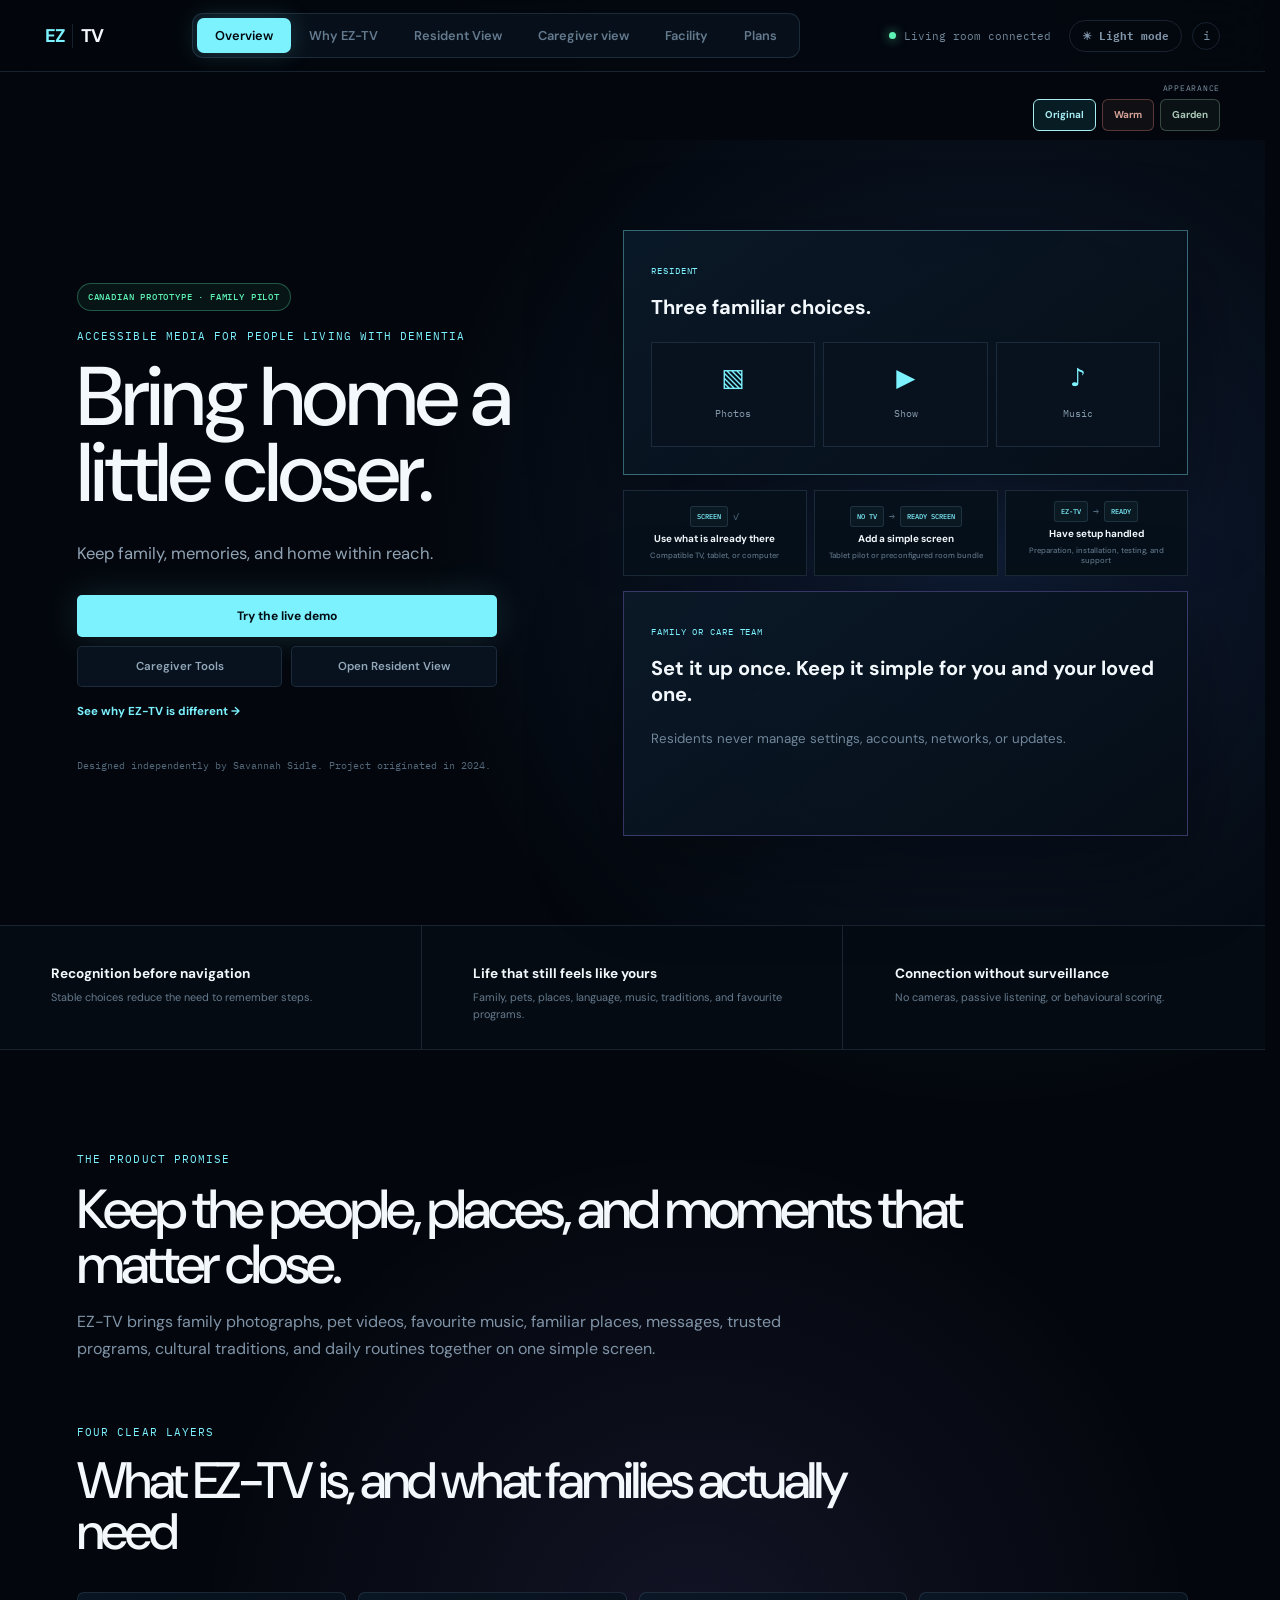
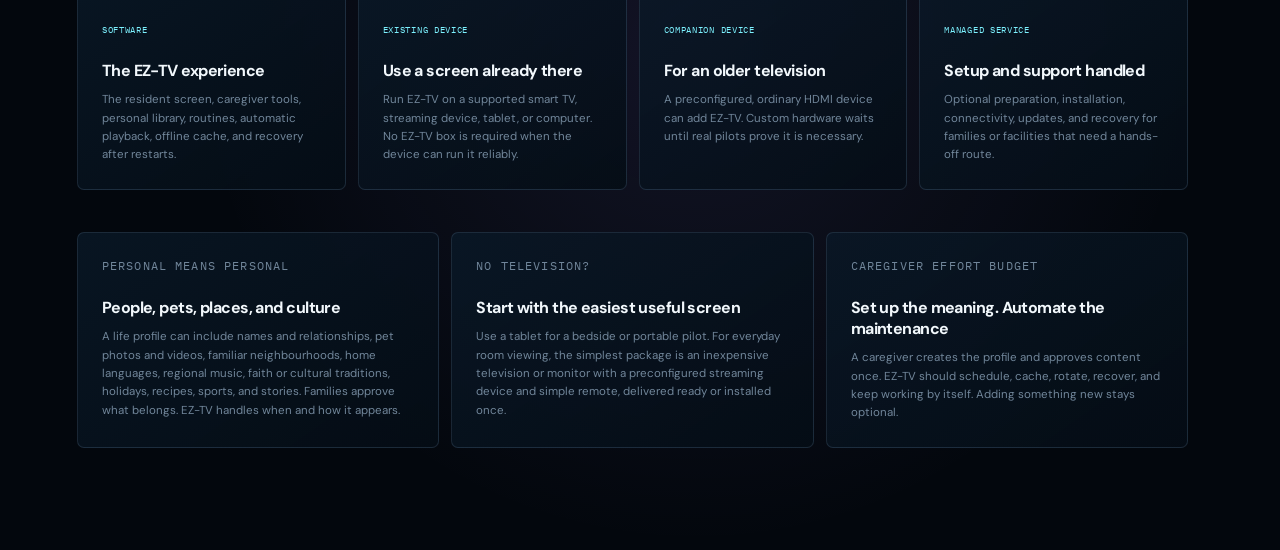
==== index.html @ 9d8b5279 "Temporarily hide language phrase feature" ====
<!doctype html>
<html lang="en">
<head>
  <meta charset="utf-8">
  <meta name="viewport" content="width=device-width, initial-scale=1">
  <meta name="description" content="EZ-TV is an accessible media interface for people living with dementia.">
  <meta name="theme-color" content="#07111f">
  <title>EZ-TV</title>
  <link rel="manifest" href="manifest.webmanifest">
  <link rel="preconnect" href="https://fonts.googleapis.com">
  <link rel="preconnect" href="https://fonts.gstatic.com" crossorigin>
  <link href="https://fonts.googleapis.com/css2?family=DM+Sans:wght@400;500;600;700&family=IBM+Plex+Mono:wght@400;500&display=swap" rel="stylesheet">
  <link rel="stylesheet" href="styles.css?v=36">
</head>
<body>
  <div class="app-shell">
    <header class="system-bar">
      <button class="logo" data-action="home" aria-label="Return home"><span>EZ</span><b>TV</b></button>
      <div class="view-switch" role="group" aria-label="Choose interface">
        <button class="view-option active" data-view="overview">Overview</button>
        <button class="view-option" data-view="difference">Why EZ-TV</button>
        <button class="view-option" data-view="resident">Resident View</button>
        <button class="view-option" data-view="caregiver">Caregiver view</button>
        <button class="view-option" data-view="facility">Facility</button>
        <button class="view-option" data-view="plans">Plans</button>
      </div>
      <span class="connection-status header-connection"><span class="connection-dot"></span><span>Living room connected</span></span>
      <div class="system-state"><button class="theme-toggle" id="themeToggle" type="button" aria-pressed="false">☀ Light mode</button><button class="icon-button" id="aboutButton" aria-label="About EZ-TV">i</button></div>
    </header>

    <div class="site-appearance" role="group" aria-label="Choose appearance"><span>APPEARANCE</span><div><button type="button" data-interface-theme="original" aria-pressed="true">Original</button><button type="button" data-interface-theme="warm" aria-pressed="false">Warm</button><button type="button" data-interface-theme="garden" aria-pressed="false">Garden</button></div></div>

    <main>
      <section class="overview-view active-view" id="overviewView" aria-label="EZ-TV overview">
        <div class="overview-shell">
          <div class="overview-copy">
            <p class="pilot-badge">CANADIAN PROTOTYPE · FAMILY PILOT</p>
            <p class="mono-label">ACCESSIBLE MEDIA FOR PEOPLE LIVING WITH DEMENTIA</p>
            <h1>Bring home a little closer.</h1>
            <p class="overview-lead">Keep family, memories, and home within reach.</p>
            <div class="overview-actions"><a class="primary-action demo-action" href="demo.html">Try the live demo</a><div class="overview-secondary-actions"><button class="secondary-action" data-view-jump="caregiver">Caregiver Tools</button><button class="secondary-action" data-view-jump="resident">Open Resident View</button></div><button class="text-action" data-view-jump="difference">See why EZ-TV is different →</button></div>
            <p class="overview-origin">Designed independently by Savannah Sidle. Project originated in 2024.</p>
          </div>
          <div class="overview-map" aria-label="How EZ-TV works">
            <div class="overview-screen"><span class="screen-label">RESIDENT</span><strong>Three familiar choices.</strong><div><button type="button" data-overview-media="photos" aria-label="Open family photos">▧<small>Photos</small></button><button type="button" data-overview-media="television" aria-label="Open favourite show">▶<small>Show</small></button><button type="button" data-overview-media="music" aria-label="Open relaxing music">♪<small>Music</small></button></div></div>
            <div class="overview-links" aria-label="Find an EZ-TV setup">
              <button type="button" data-overview-target="setupFinder"><span class="method-flow"><i>SCREEN</i><b>✓</b></span><strong>Use what is already there</strong><small>Compatible TV, tablet, or computer</small></button>
              <button type="button" data-overview-target="noTvPlan"><span class="method-flow"><i>NO TV</i><b>→</b><i>READY SCREEN</i></span><strong>Add a simple screen</strong><small>Tablet pilot or preconfigured room bundle</small></button>
              <button type="button" data-overview-target="managedPlan"><span class="method-flow"><i>EZ-TV</i><b>→</b><i>READY</i></span><strong>Have setup handled</strong><small>Preparation, installation, testing, and support</small></button>
            </div>
            <div class="overview-control"><span class="screen-label">FAMILY OR CARE TEAM</span><strong>Set it up once. Keep it simple for you and your loved one.</strong><small>Residents never manage settings, accounts, networks, or updates.</small></div>
          </div>
        </div>
        <div class="overview-principles"><article><b>Recognition before navigation</b><p>Stable choices reduce the need to remember steps.</p></article><article><b>Life that still feels like yours</b><p>Family, pets, places, language, music, traditions, and favourite programs.</p></article><article><b>Connection without surveillance</b><p>No cameras, passive listening, or behavioural scoring.</p></article></div>
        <div class="home-story">
          <section class="home-promise"><p class="mono-label">THE PRODUCT PROMISE</p><h2>Keep the people, places, and moments that matter close.</h2><p>EZ-TV brings family photographs, pet videos, favourite music, familiar places, messages, trusted programs, cultural traditions, and daily routines together on one simple screen.</p></section>
          <section class="home-architecture" aria-labelledby="homeArchitectureHeading"><div class="difference-heading"><p class="mono-label">FOUR CLEAR LAYERS</p><h2 id="homeArchitectureHeading">What EZ-TV is, and what families actually need</h2></div><div class="home-architecture-grid"><article><span>SOFTWARE</span><h3>The EZ-TV experience</h3><p>The resident screen, caregiver tools, personal library, routines, automatic playback, offline cache, and recovery after restarts.</p></article><article><span>EXISTING DEVICE</span><h3>Use a screen already there</h3><p>Run EZ-TV on a supported smart TV, streaming device, tablet, or computer. No EZ-TV box is required when the device can run it reliably.</p></article><article><span>COMPANION DEVICE</span><h3>For an older television</h3><p>A preconfigured, ordinary HDMI device can add EZ-TV. Custom hardware waits until real pilots prove it is necessary.</p></article><article><span>MANAGED SERVICE</span><h3>Setup and support handled</h3><p>Optional preparation, installation, connectivity, updates, and recovery for families or facilities that need a hands-off route.</p></article></div></section>
          <section class="home-life-grid"><article><p class="mono-label">PERSONAL MEANS PERSONAL</p><h3>People, pets, places, and culture</h3><p>A life profile can include names and relationships, pet photos and videos, familiar neighbourhoods, home languages, regional music, faith or cultural traditions, holidays, recipes, sports, and stories. Families approve what belongs. EZ-TV handles when and how it appears.</p></article><article><p class="mono-label">NO TELEVISION?</p><h3>Start with the easiest useful screen</h3><p>Use a tablet for a bedside or portable pilot. For everyday room viewing, the simplest package is an inexpensive television or monitor with a preconfigured streaming device and simple remote, delivered ready or installed once.</p></article><article><p class="mono-label">CAREGIVER EFFORT BUDGET</p><h3>Set up the meaning. Automate the maintenance</h3><p>A caregiver creates the profile and approves content once. EZ-TV should schedule, cache, rotate, recover, and keep working by itself. Adding something new stays optional.</p></article></section>
        </div>
      </section>

      <section class="difference-view" id="differenceView" aria-label="Why EZ-TV is different">
        <div class="difference-wrap">
          <header class="difference-hero">
            <div><p class="pilot-badge">CANADA-FIRST · DEMENTIA-SPECIFIC</p><p class="mono-label">WHY EZ-TV</p><h1>Designed around recognition,<br>not navigation.</h1></div>
            <div class="difference-lead"><p>EZ-TV puts family-selected photographs, familiar programs, music, messages, and routines on a screen a person already recognizes. Caregivers manage the complexity elsewhere.</p><button class="primary-action" data-view-jump="resident">Experience Resident View</button></div>
          </header>

          <section class="how-section" aria-labelledby="howHeading">
            <div class="difference-heading"><p class="mono-label">HOW IT WORKS</p><h2 id="howHeading">Set it up once. Keep it simple for you and your loved one.</h2></div>
            <div class="how-grid">
              <article><span>FAMILY</span><div class="how-icon">＋</div><h3>Add what is familiar</h3><p>Choose a small collection of meaningful photographs, television, music, messages, and routines.</p></article>
              <article><span>PAIR</span><div class="how-icon">••••••</div><h3>Connect one screen</h3><p>Enter a short, expiring code once. Wanda never manages an account, password, network, or settings page.</p></article>
              <article><span>RESIDENT</span><div class="how-icon">▧ ▶ ♪</div><h3>Keep three stable choices</h3><p>The same large choices stay in the same place. Content changes without changing how the screen works.</p></article>
              <article><span>CARE TEAM</span><div class="how-icon">↻</div><h3>Update from elsewhere</h3><p>A paired caregiver changes content and routines from a phone or computer without rebuilding the resident experience.</p></article>
            </div>
          </section>

          <section class="control-section" aria-labelledby="controlHeading">
            <div class="difference-heading"><p class="mono-label">NO TOUCHSCREEN REQUIRED</p><h2 id="controlHeading">Choose the interaction that feels most familiar.</h2><p>The resident interface stays the same. Families choose how the person reaches it, including the option to do nothing while a caregiver starts content remotely.</p></div>
            <div class="control-grid">
              <article class="control-primary"><span class="control-art remote-art"><i></i><i></i><i></i></span><div><small>PLANNED DEFAULT</small><b>Simple remote</b><p>Three direct media buttons, back, volume, and power. No app launcher or maze of tiny keys.</p></div></article>
              <article><span class="control-art caregiver-art">↗</span><div><small>IN THE DEMO</small><b>Caregiver control</b><p>A trusted person starts photos, television, or music from another phone or computer. The resident does nothing.</p></div></article>
              <article><span class="control-art touch-art">◎</span><div><small>OPTIONAL</small><b>Touch or mouse</b><p>Large targets work on a touchscreen, tablet, computer, or pointer device when direct selection is comfortable.</p></div></article>
              <article><span class="control-art switch-art">●</span><div><small>PLANNED · REQUIRES USER TESTING</small><b>Adaptive switch</b><p>One or two switches can move through the three choices and select one for people with limited movement.</p></div></article>
              <article><span class="control-art keyboard-art">↹</span><div><small>AVAILABLE IN A BROWSER</small><b>Keyboard</b><p>Arrow, Tab, Enter, and Escape controls support setup, testing, and familiar keyboards.</p></div></article>
              <article><span class="control-art voice-art">●</span><div><small>OPTIONAL · PLANNED</small><b>Press-to-speak voice</b><p>Say “photos,” “show,” or “music” after pressing the voice button. No passive listening in the room.</p></div></article>
            </div>
          </section>

          <section class="audience-section" aria-labelledby="audienceHeading">
            <div class="difference-heading"><p class="mono-label">WHO EZ-TV IS FOR</p><h2 id="audienceHeading">Different people need different amounts of help.</h2><p>Wanda is the first real pilot. The product is being designed for families and care teams supporting people whose memory, attention, movement, vision, or confidence with technology has changed.</p></div>
            <div class="audience-grid">
              <article><span>I CAN CHOOSE</span><h3>People who still want control</h3><p>Three familiar choices replace app grids, streaming menus, passwords, and changing layouts.</p></article>
              <article><span>HELP ME START IT</span><h3>People who need some support</h3><p>A simple remote, adaptive switch, voice button, or nearby caregiver can start the same resident experience.</p></article>
              <article><span>START IT FOR ME</span><h3>People who need full assistance</h3><p>Family or staff can begin a familiar album, program, or playlist remotely without requiring a response.</p></article>
              <article><span>I SUPPORT SOMEONE</span><h3>Families and care partners</h3><p>Update meaningful content from elsewhere without teaching the resident another platform.</p></article>
              <article><span>WE SUPPORT MANY</span><h3>Long-term care and memory care</h3><p>Give each resident an individual familiar world while staff keep one manageable workflow.</p></article>
              <article><span>SIMPLER HELPS ME TOO</span><h3>People beyond dementia care</h3><p>The same approach may help older adults and people with cognitive, motor, visual, or technology-access barriers.</p></article>
            </div>
          </section>

          <section class="signature-section" aria-labelledby="signatureHeading">
            <div class="difference-heading"><p class="mono-label">THE PRODUCT BET</p><h2 id="signatureHeading">Wanda’s own channel, wherever she lives.</h2><p>Build a family-approved collection of her people, places, music, and shows once. Test whether EZ-TV can turn it into a dependable daily experience that follows her from home to care without asking staff to program her television each day. This is the hypothesis we are building and measuring, not a claim that these features are new on their own.</p><p><a href="demo.html">Try the daily channel in the demo →</a></p></div>
            <div class="signature-grid">
              <article><b>Life profile</b><p>People, pets, places, relationships, languages, favourite media, traditions, routines, and preferred words shape the screen.</p></article>
              <article><b>Progressive simplicity</b><p>The experience can become simpler as needs change while the placement of familiar choices remains stable.</p></article>
              <article><b>Family presence loop</b><p>A photograph, pet video, short message, familiar voice, or routine can arrive without asking the person to learn a communication app.</p></article>
              <article><b>Caregiver effort budget</b><p>Every feature must save more caregiver work than it creates. If maintenance becomes a hobby, the feature has failed.</p></article>
              <article><b>Dignity boundary</b><p>No cameras, passive listening, behavioural scoring, health predictions, or covert check-ins.</p></article>
              <article><b>Connectivity ladder</b><p>Start online. Preserve cached essentials during interruptions. Add managed cellular where Wi-Fi is unavailable. Keep USB as a last-resort update path.</p></article>
              <article><b>One experience, many screens</b><p>The resident interface stays familiar across a computer, supported smart television, streaming device, or future hub.</p></article>
              <article><b>Built with one real person</b><p>Wanda is the first use case. Decisions are tested against actual daily needs before EZ-TV asks other families or homes to adopt them.</p></article>
            </div>
          </section>

          <section class="comparison-section" aria-labelledby="comparisonHeading">
            <div class="difference-heading"><p class="mono-label">THE LANDSCAPE</p><h2 id="comparisonHeading">Who keeps it going?</h2><p>These products solve real problems. The useful comparison is where setup and continuing work land: with family, care staff, or the provider. Tasks vary by home and care setting. A blank staff task in a household means there is no facility involved.</p></div>
            <div class="comparison-table" role="table" aria-label="Comparison of EZ-TV and related services">
              <div class="comparison-row comparison-head" role="row"><span role="columnheader">Service</span><span role="columnheader">Strength</span><span role="columnheader">Family work</span><span role="columnheader">Facility work, if used there</span><span role="columnheader">Provider / system work</span><span role="columnheader">What EZ-TV must prove</span></div>
              <div class="comparison-row eztv-row" role="row"><b role="cell">EZ-TV <small>prototype</small></b><span role="cell">Personal media, stable three-choice screen, and a scheduled channel prototype</span><span role="cell">Choose and approve material once; optional additions. Real time cost is unmeasured.</span><span role="cell">Planned: authorize a screen at intake, then respond only to exceptions. Untested.</span><span role="cell">Today: browser sync and local cache. Managed installation, device recovery, and support are not operating services.</span><span role="cell">One resident’s channel can move settings while family and staff spend fewer minutes maintaining it.</span></div>
              <div class="comparison-row" role="row"><b role="cell">JubileeTV</b><span role="cell">Remote TV help, calls, photos, favourites, reminders, and passive viewing modes</span><span role="cell">Connect equipment and sources; set preferences; share content or intervene through app.</span><span role="cell">Help with room TV/source and network where facility rules allow; ongoing involvement varies.</span><span role="cell">Supplies console, app, membership, and support.</span><span role="cell">A personal channel that runs across home and care with no daily staff selection; do not claim Jubilee lacks simple controls.</span></div>
              <div class="comparison-row" role="row"><b role="cell">Memory Lane TV</b><span role="cell">Large dementia-focused catalogue, personalized playlists, and all-day programming</span><span role="cell">Select preferences and optional personal media; viewing may then run as a channel.</span><span role="cell">Choose or start content for individual or group use; staffing depends on deployment.</span><span role="cell">Provides and refreshes programming and personalization options.</span><span role="cell">Does one person’s own media and preferences remain useful with less selection work?</span></div>
              <div class="comparison-row" role="row"><b role="cell">KOMP / KOMP Pro</b><span role="cell">One-button screen, automatic family photos and calls; Pro adds a staff portal and 4G</span><span role="cell">Pair device and invite family; share material when desired.</span><span role="cell">Pro: provision users and optionally send messages, calls, or schedules.</span><span role="cell">Provides hardware, cellular connection, updates, and organizational tools.</span><span role="cell">A full-size familiar TV and show/music routines that do not depend on new family posts.</span></div>
              <div class="comparison-row" role="row"><b role="cell">My Life TV</b><span role="cell">Dementia-friendly on-demand films for home and care settings</span><span role="cell">Open or choose programmes at home.</span><span role="cell">Select programmes for individual or group sessions.</span><span role="cell">Creates and distributes the film catalogue.</span><span role="cell">A person’s family-owned channel, alongside entertainment, on their own screen.</span></div>
              <div class="comparison-row" role="row"><b role="cell">LifeLoop / iN2L</b><span role="cell">Rich facility engagement, life stories, family sharing, calendars, and staff tools</span><span role="cell">May contribute stories or photos through family portal.</span><span role="cell">Facility onboarding, profiles, calendars, and use of engagement content.</span><span role="cell">Supplies platform, content, and enterprise support.</span><span role="cell">A private resident screen and portable family-approved channel that does not add a daily staff workflow.</span></div>
            </div>
            <p class="source-note">Reviewed September 2026. Work allocation is an inference from published setup and feature descriptions, not measured caregiver or staff time. <a href="https://getjubileetv.com/pages/how-it-works" target="_blank" rel="noopener">JubileeTV</a> · <a href="https://www.memory-lane.tv/" target="_blank" rel="noopener">Memory Lane TV</a> · <a href="https://help.komp.family/introduction-to-komp-pro" target="_blank" rel="noopener">KOMP Pro</a> · <a href="https://www.mylifefilms.org/pages/about" target="_blank" rel="noopener">My Life TV</a> · <a href="https://lifeloop.com/engagement/engagement-products/insights" target="_blank" rel="noopener">LifeLoop / iN2L</a></p>
          </section>

          <section class="setup-plain" aria-labelledby="setupPlainHeading">
            <div class="difference-heading"><p class="mono-label">GETTING STARTED</p><h2 id="setupPlainHeading">How would I set this up for Wanda?</h2><p>Start with the browser prototype on two devices. A television pilot comes after it works for Wanda there.</p></div>
            <div class="setup-plain-grid">
              <article><span>TEST TODAY</span><h3>Caregiver phone + Wanda’s computer</h3><ol><li>Open the paired prototype on Wanda’s computer and choose Resident View.</li><li>Open Caregiver Setup on your phone or another computer.</li><li>Use the one-time code shown on Wanda’s screen to pair them.</li><li>Add a few approved photos and a simple day plan. Check that changes appear on her screen.</li></ol><p>The website’s split-screen demo only simulates this connection. The paired prototype requires its cloud setup and a two-device pairing test before independent use.</p><a href="prototype-demo/">Open the paired prototype →</a></article>
              <article><span>TV PILOT · TO VALIDATE</span><h3>Use an existing screen first</h3><ol><li>If her smart TV has a suitable browser, test whether EZ-TV opens full screen and works with its remote.</li><li>If it does not, connect an ordinary streaming device to the TV’s HDMI port and configure it to open EZ-TV.</li><li>Pair it once with the caregiver account. Test restart, remote use, lost internet, and recovery in Wanda’s actual room.</li></ol><p>A tablet or computer can be the first resident screen if the television route is unreliable. We do not yet sell a ready-to-install TV device or installation service.</p></article>
            </div>
          </section>

          <section class="readiness-section" aria-labelledby="readinessHeading">
            <div class="difference-heading"><p class="mono-label">PRIORITIZED ROADMAP</p><h2 id="readinessHeading">Build only what earns its maintenance cost.</h2></div>
            <div class="readiness-grid">
              <article class="status-now"><span>CRITICAL NOW</span><h3>Make the Wanda pilot real</h3><ul><li>Secure two-device pairing and private accounts</li><li>Real uploads, ordering, removal, and synchronization</li><li>Resident home always returns to three choices</li><li>Offline cache, restart recovery, and caregiver-effort testing</li></ul></article>
              <article><span>NEXT</span><h3>Prove useful personalization</h3><ul><li>Guided life profile for people, pets, places, language, culture, music, shows, and routines</li><li>Time-of-day programming with safe defaults</li><li>Preconfigured off-the-shelf streaming-device pilot</li><li>Three to five additional family pilots</li></ul></article>
              <article><span>LATER</span><h3>Scale the proven parts</h3><ul><li>Optional installation and managed cellular service</li><li>Supported smart-TV packaging</li><li>One small long-term care pilot</li><li>Canadian cultural, language, and content partnerships</li></ul></article>
              <article class="status-stop"><span>DO NOT BUILD YET</span><h3>Avoid expensive distractions</h3><ul><li>Custom EZ-TV hardware</li><li>Passive monitoring or behavioural scoring</li><li>AI mood detection and complex voice agents</li><li>A giant generic content catalogue</li><li>USB as the primary workflow</li></ul></article>
            </div>
          </section>

          <section class="compatibility-section" aria-labelledby="compatibilityHeading">
            <div class="difference-heading"><p class="mono-label">DELIVERY PATH</p><h2 id="compatibilityHeading">Use the simplest screen that fits the person’s real situation.</h2></div>
            <div class="compatibility-grid">
              <article><span class="compat-icon">TV</span><div><b>A compatible screen is already there</b><p>Run the app on a supported smart TV, streaming device, tablet, or full-screen computer.</p><small>LOWEST COST</small></div></article>
              <article><span class="compat-icon">HDMI</span><div><b>The television is older</b><p>Add a preconfigured ordinary HDMI streaming device. The resident never handles its menus.</p><small>LOWEST-FRICTION UPGRADE</small></div></article>
              <article><span class="compat-icon">▣</span><div><b>There is no television</b><p>Use a tablet for portability, or a ready-to-use television or monitor bundle for larger everyday viewing.</p><small>SCREEN INCLUDED</small></div></article>
              <article><span class="compat-icon">LTE</span><div><b>Wi-Fi is weak or missing</b><p>Core content stays cached. Managed cellular can carry remote updates. USB remains an emergency or fully offline option.</p><small>RESILIENT CONNECTION</small></div></article>
            </div>
          </section>

          <section class="reliability-section" aria-labelledby="reliabilityHeading">
            <div class="difference-heading"><p class="mono-label">FAILURE HANDLING</p><h2 id="reliabilityHeading">A blank or broken screen is unacceptable.</h2><p>The resident experience should recover quietly. Caregivers should hear from EZ-TV only when they can actually help.</p></div>
            <div class="proof-grid"><article><strong>After a restart</strong><p>Open automatically and return to the three familiar choices.</p></article><article><strong>Without internet</strong><p>Keep approved photos, pet videos, music, cues, and routines available from local storage.</p></article><article><strong>After a failed update</strong><p>Roll back to the last working version instead of exposing an error screen.</p></article><article><strong>When help is needed</strong><p>Send one plain-language alert with the exact action required. Suppress repetitive noise.</p></article></div>
          </section>

          <section class="privacy-section" aria-labelledby="privacyHeading">
            <div><p class="mono-label">PRIVACY AND DIGNITY</p><h2 id="privacyHeading">Family connection should not require surveillance.</h2><p>Real family media will live inside a private paired account. The public demo uses fictional names and anonymous demonstration content.</p></div>
            <div class="privacy-rules"><p><b>Invite-only access</b><span>Only approved caregivers can view or change a resident profile.</span></p><p><b>Expiring pairing</b><span>A one-time code connects a resident screen and cannot be reused.</span></p><p><b>Minimum collection</b><span>Store the media and preferences needed for the experience, without creating health or behavioural profiles.</span></p><p><b>Caregiver control</b><span>Download, reorder, remove, disconnect, and permanently delete family content.</span></p><p><b>Protected storage</b><span>Encrypt information in transit and at rest, with each resident’s files isolated from every other account.</span></p></div>
          </section>

          <section class="proof-section" aria-labelledby="proofHeading">
            <div class="difference-heading"><p class="mono-label">WHAT SUCCESS MEANS</p><h2 id="proofHeading">Prove usefulness before adding complexity.</h2><p>The Wanda pilot will measure whether EZ-TV improves real daily use and reduces caregiver effort.</p></div>
            <div class="proof-grid">
              <article><strong>Independent use</strong><p>Can Wanda recognize and start familiar content with little or no help?</p></article>
              <article><strong>Caregiver effort</strong><p>Does setup, updating, and troubleshooting take less time than the current alternatives?</p></article>
              <article><strong>Reliability</strong><p>Does the resident screen recover cleanly from restarts, weak connections, and ordinary mistakes?</p></article>
              <article><strong>Meaningful connection</strong><p>Do familiar people, voices, photographs, and routines create more successful moments of connection?</p></article>
            </div>
            <div class="rollout-path" aria-label="EZ-TV validation path"><span><b>Wanda</b><small>Real daily use</small></span><i>→</i><span><b>3–5 families</b><small>Different needs</small></span><i>→</i><span><b>One care home</b><small>Small pilot</small></span><i>→</i><span><b>Canadian partner</b><small>Connectivity and reach</small></span></div>
          </section>

          <section class="accessibility-section" aria-labelledby="accessibilityHeading">
            <div class="difference-heading"><p class="mono-label">ACCESSIBILITY RULES</p><h2 id="accessibilityHeading">The resident screen stays calm on purpose.</h2></div>
            <div class="accessibility-grid"><article><b>No scrolling for residents</b><p>The three choices and active content fit within one television view.</p></article><article><b>Stable placement</b><p>Controls remain where the person learned to find them.</p></article><article><b>Large targets</b><p>Touch, mouse, remote, switch, or caregiver control can use the same clear actions.</p></article><article><b>Adjustable appearance</b><p>Light, dark, warm, and garden options support different comfort and contrast needs.</p></article><article><b>Plain language</b><p>Familiar words replace technical settings and platform language.</p></article><article><b>Reduced motion</b><p>Animation is limited and disabled automatically when the device requests reduced motion.</p></article></div>
          </section>

          <section class="faq-section" aria-labelledby="faqHeading">
            <div class="difference-heading"><p class="mono-label">CLEAR ANSWERS</p><h2 id="faqHeading">What exists, what comes next, and who handles the work.</h2></div>
            <div class="faq-list">
              <details><summary>Does EZ-TV work between two devices yet?</summary><p>Yes, in the paired household prototype. A caregiver browser and the resident’s screen can pair with one expiring six-digit code, then synchronize approved media and settings. The public split-screen demo remains available without setup.</p></details>
              <details><summary>Does the resident need a touchscreen?</summary><p>No. Touch is one optional method. A pilot should choose the easiest route for the resident: a simple remote, caregiver control, mouse, keyboard, adaptive switch, or press-to-speak voice.</p></details>
              <details><summary>Does it require a smart television?</summary><p>No. The first working pilot can run full-screen on a computer connected to a television. Smart-TV packaging and ordinary HDMI streaming devices can follow.</p></details>
              <details><summary>What if there is no television?</summary><p>The first pilot can use a tablet or computer. A future Ready Screen package can combine an inexpensive television or monitor, a preconfigured companion device, and a simple remote. For everyday room viewing, that is likely easier than asking a family to shop for compatible parts.</p></details>
              <details><summary>Does it require internet?</summary><p>Remote caregiver updates require Wi-Fi, Ethernet, or optional managed cellular. Approved core content stays cached so an interruption does not empty the screen. USB can support fully offline situations, though it remains a manual fallback.</p></details>
              <details><summary>Is the EZ-TV companion device available?</summary><p>No. The first pilots should use compatible devices people already own or inexpensive off-the-shelf streaming hardware configured for EZ-TV. Custom hardware should wait until testing proves a real unmet need.</p></details>
              <details><summary>Can families add Spotify, television, or computer media?</summary><p>The first pilot will support private uploaded media and approved links. Streaming integrations come later because account permissions, licensing, advertisements, and changing interfaces can break the resident experience.</p></details>
              <details><summary>What does culturally relevant content mean?</summary><p>It means content chosen from the resident’s real life: community, places, music, faith, holidays, food, sports, and traditions. The resident or family approves what belongs in their profile. EZ-TV should never infer anyone’s identity or assign generic cultural content.</p></details>
              <details><summary>Who handles the ongoing work?</summary><p>At home, a family caregiver chooses the initial media and can add to it when they wish. In care, the facility would provide screen and network access; it should not need to choose daily programmes. EZ-TV would need to handle scheduling, caching, updates, and recovery. Those provider responsibilities are a proposed service model and need a real pilot before we can promise them.</p></details>
              <details><summary>Is real family content used in this public demo?</summary><p>No. The public prototype uses fictional names and anonymous demonstration media. Real family content will remain inside a private paired account.</p></details>
              <details><summary>Who is EZ-TV for?</summary><p>The primary audience is people living with dementia and the families or care teams supporting them. The same simplified approach may also help older adults and people with cognitive, motor, visual, or technology-access barriers. Wanda is the first real pilot, with broader family and care-home use guiding the next stages.</p></details>
            </div>
          </section>

          <section class="pilot-section">
            <div><p class="mono-label">THE PATH FORWARD</p><h2>Wanda first. A few families next. One care-home pilot after that.</h2><p>EZ-TV will earn its way into larger partnerships by proving that it is understandable, reliable, and genuinely reduces caregiver burden.</p></div>
            <div class="pilot-actions"><a class="primary-action" href="demo.html">Try the live demo</a><a class="secondary-action" href="mailto:info@madeincanadadigital.ca?subject=EZ-TV%20family%20pilot%20interest">Ask about the family pilot</a><button class="text-action" data-view-jump="plans">See proposed plans</button></div>
          </section>
        </div>
      </section>

      <section class="resident-view" id="residentView" aria-label="Resident View">
        <div class="ambient ambient-one"></div><div class="ambient ambient-two"></div>
        <div class="resident-home" id="residentHome">
          <div class="welcome-row">
            <div><p class="context-label"><span></span> GOOD EVENING</p><h1>What would you<br>like, Wanda?</h1></div>
            <div class="resident-side"><div class="clock" aria-label="Current time"><strong id="clockTime">7:42</strong><span id="clockDate">MONDAY · SEPTEMBER 14</span></div></div>
          </div>
          <div class="resident-main">
            <div class="media-choices" role="group" aria-label="Choose something to watch or listen to">
              <button class="media-choice photos active" data-media="photos" aria-pressed="true">
                <span class="choice-visual photo-stack" aria-hidden="true"><i class="portrait portrait-a"><img src="assets/memories/garden-afternoon.jpg" alt=""></i><i class="portrait portrait-b"><img src="assets/memories/birthday-cake.jpg" alt=""></i><i class="portrait portrait-c"><img src="assets/memories/lake-day.jpg" alt=""></i></span>
                <span class="choice-copy"><b>Family photos</b><small>People you know</small></span>
              </button>
              <button class="media-choice television" data-media="television" aria-pressed="false">
                <span class="choice-visual tv-visual" aria-hidden="true"><i>▶</i></span>
                <span class="choice-copy"><b>Favourite show</b><small>Your next episode</small></span>
              </button>
              <button class="media-choice music" data-media="music" aria-pressed="false">
                <span class="choice-visual waveform" aria-hidden="true"><i></i><i></i><i></i><i></i><i></i><i></i><i></i><i></i><i></i></span>
                <span class="choice-copy"><b>Relaxing music</b><small>Your favourite music</small></span>
              </button>
            </div>
            <div class="player" id="player" aria-live="polite">
              <button class="resident-back" id="residentBackButton" type="button">← Back to choices</button>
              <div class="player-content" id="playerContent"></div>
              <div class="player-controls"><button id="previousButton" aria-label="Previous">|◀</button><button class="play-pause" id="playPauseButton" aria-label="Pause">Ⅱ</button><button id="nextButton" aria-label="Next">▶|</button></div>
            </div>
          </div>
          <div class="voice-zone">
            <button class="voice-control" id="voiceControl"><span class="voice-core"><i></i></span><span><b id="voiceTitle">Use your voice</b><small id="voiceInstruction">Say “photos,” “show,” or “music”</small></span></button>
            <button class="help-control" id="residentStoryButton" type="button">♡ Wanda’s story</button>
            <button class="help-control" id="helpControl"><span>?</span> I need help</button>
          </div>
        </div>
        <div class="support-panel" id="supportPanel" role="dialog" aria-modal="true" aria-labelledby="supportTitle">
          <div class="support-orb"><span></span></div><p>YOU ARE SAFE AT HOME</p><h2 id="supportTitle">Maya is nearby.</h2><p class="support-copy">Would you like relaxing music while you wait?</p>
          <div><button class="support-primary" id="supportMusic">Yes, play music</button><button class="support-secondary" id="closeSupport">No, I’m okay</button></div>
        </div>
      </section>

      <section class="caregiver-view" id="caregiverView" aria-label="Caregiver view">
        <aside class="care-nav">
          <div class="profile-chip"><span>WS</span><div><b>Wanda’s home</b><small>Living room</small></div></div>
          <nav aria-label="Caregiver sections">
            <button class="care-tab active" data-tab="today"><span>◷</span>Today</button><button class="care-tab" data-tab="library"><span>▦</span>Media library</button><button class="care-tab" data-tab="people"><span>◎</span>Familiar people</button><button class="care-tab" data-tab="settings"><span>⌁</span>Settings</button>
          </nav>
          <div class="care-nav-bottom"><span class="connection-dot"></span><div><b>TV online</b><small>Updated just now</small></div></div>
        </aside>
        <div class="care-workspace">
          <section class="care-page active-page" data-page="today">
            <div class="workspace-heading"><div><p class="mono-label">MONDAY · 14 SEPTEMBER</p><h2>Today’s rhythm</h2><p>Familiar media, ready at the right time.</p></div><button class="primary-action" data-modal="routineModal">+ Schedule media</button></div>
            <div class="dashboard-grid">
              <div class="schedule-panel panel">
                <div class="panel-heading"><h3>Schedule</h3><span>3 ITEMS</span></div>
                <div class="schedule-list" id="scheduleList">
                  <article class="schedule-item complete"><time>9:00<small>AM</small></time><span class="schedule-line"><i></i></span><div class="schedule-icon">♪</div><div><b>Morning favourites</b><small>Relaxing music · 3 demo tracks</small></div><span class="item-state">Finished</span></article>
                  <article class="schedule-item current"><time>1:30<small>PM</small></time><span class="schedule-line"><i></i></span><div class="schedule-icon">▧</div><div><b>Family photographs</b><small>3 demo photographs</small></div><span class="item-state">Showing now</span></article>
                  <article class="schedule-item"><time>6:00<small>PM</small></time><span class="schedule-line"><i></i></span><div class="schedule-icon">▶</div><div><b>Favourite show</b><small>Season 2 · Episode 4</small></div><button class="item-menu" aria-label="Schedule options">•••</button></article>
                </div>
              </div>
              <div class="remote-panel panel">
                <div class="panel-heading"><h3>Wanda’s TV preview</h3><span class="live-badge"><i></i> MIRROR</span></div>
                <div class="mini-tv" id="miniTv"><span class="mini-label">WANDA’S TV PREVIEW</span><div class="mini-photos"><i><img src="assets/memories/garden-afternoon.jpg" alt=""></i><i><img src="assets/memories/birthday-cake.jpg" alt=""></i><i><img src="assets/memories/lake-day.jpg" alt=""></i></div><b>Family photographs</b><small>Photo 1 of 3 demo photographs</small></div>
                <div class="remote-actions"><button data-send="photos">▧<span>Photos</span></button><button data-send="television">▶<span>Show</span></button><button data-send="music">♪<span>Music</span></button><button data-send="home">⌂<span>Home</span></button></div>
                <p class="remote-note">This preview mirrors Wanda’s television. In the real paired setup, choosing media here starts it on her TV. Wanda does not manage this screen.</p>
              </div>
            </div>
          </section>

          <section class="care-page" data-page="library">
            <div class="workspace-heading"><div><p class="mono-label">SELECTED FOR WANDA</p><h2>Media library</h2><p>Keep the choices small, familiar, and meaningful.</p></div><button class="primary-action" id="addMediaButton">+ Add media</button></div>
            <div class="library-filters" role="group" aria-label="Filter media"><button class="active" data-filter="all" aria-pressed="true">All</button><button data-filter="photos" aria-pressed="false">Photos</button><button data-filter="television" aria-pressed="false">Television</button><button data-filter="music" aria-pressed="false">Music</button></div>
            <p class="library-status" id="libraryStatus" aria-live="polite">Showing all 4 media collections.</p>
            <div class="library-grid" id="libraryGrid">
              <article class="library-card" data-type="photos" data-title="Our family" data-meta="3 demo photographs" data-detail="Three fictional, anonymous memories demonstrate how Wanda’s real private family album will work."><div class="library-art family-art"><img src="assets/memories/garden-afternoon.jpg" alt=""><img src="assets/memories/birthday-cake.jpg" alt=""><img src="assets/memories/lake-day.jpg" alt=""></div><div><small>PHOTOS</small><h3>Our family</h3><p>3 demo photographs</p></div><button class="library-open" aria-label="Open Our family">Open</button></article>
              <article class="library-card" data-type="television" data-title="The Coast Road" data-meta="3 demo episodes" data-detail="Three fictional episodes demonstrate how a familiar series can resume with one selection."><div class="library-art series-art"><span>THE<br>COAST<br>ROAD</span></div><div><small>TELEVISION</small><h3>The Coast Road</h3><p>3 demo episodes</p></div><button class="library-open" aria-label="Open The Coast Road">Open</button></article>
              <article class="library-card" data-type="music" data-title="Morning favourites" data-meta="3 demo tracks" data-detail="Three fictional tracks demonstrate how Wanda’s real familiar playlist will open."><div class="library-art album-art"><span>♪</span></div><div><small>MUSIC</small><h3>Morning favourites</h3><p>3 demo tracks</p></div><button class="library-open" aria-label="Open Morning favourites">Open</button></article>
              <article class="library-card" data-type="music" data-title="Quiet evening" data-meta="3 demo tracks" data-detail="Three fictional tracks demonstrate a slower evening playlist for Wanda."><div class="library-art evening-art"><span>♪</span></div><div><small>MUSIC</small><h3>Quiet evening</h3><p>3 demo tracks</p></div><button class="library-open" aria-label="Open Quiet evening">Open</button></article>
            </div>
            <section class="library-details panel" id="libraryDetails" hidden aria-live="polite"><div><p class="mono-label" id="libraryDetailType">MEDIA</p><h3 id="libraryDetailTitle"></h3><p id="libraryDetailMeta"></p><p id="libraryDetailCopy"></p><small class="library-action-note">Prototype: this opens Resident View. In the paired product, it starts on Wanda’s television.</small></div><button class="primary-action" id="librarySendButton">Preview on Wanda’s TV</button></section>
          </section>

          <section class="care-page" data-page="people">
            <div class="workspace-heading"><div><p class="mono-label">RECOGNITION SUPPORT</p><h2>Familiar people</h2><p>Names and relationships connected to family photographs.</p></div><button class="primary-action" id="addPersonButton">+ Add person</button></div>
            <div class="people-grid" id="peopleGrid"></div>
            <section class="panel family-profile"><div><p class="mono-label">A PERSON, NOT A PROFILE NUMBER</p><h3>Wanda’s story</h3><p>Choose a portrait and a few details Wanda enjoys sharing. Open it from Resident View; sharing with a facility is a separate choice.</p><small>Website demo: saved only in this browser. Use fictional details here.</small></div><button class="primary-action" id="editStoryButton" type="button">Edit Wanda’s story</button></section>
          </section>

          <section class="care-page" data-page="settings">
            <div class="workspace-heading"><div><p class="mono-label">INTERFACE PREFERENCES</p><h2>Settings</h2><p>Adjust the experience without changing its basic structure.</p></div></div>
            <div class="settings-list panel">
              <label><span><b>Voice commands</b><small>Listen for one-word media choices</small></span><input type="checkbox" checked><i></i></label><label><span><b>Gentle support response</b><small>Offer familiar reassurance when help is requested</small></span><input type="checkbox" checked><i></i></label><label><span><b>Show current time</b><small>Display time and date on the home screen</small></span><input type="checkbox" checked><i></i></label><label><span><b>High contrast</b><small>Increase separation between controls and background</small></span><input type="checkbox" checked><i></i></label>
            </div>
            <div class="offline-update panel">
              <div><p class="mono-label">MANUAL OFFLINE FALLBACK</p><h3>Update by USB</h3><p>Prepare an encrypted update on a phone or computer, save it to a USB drive, then insert it into the preconfigured companion device. This is a fallback for fully offline homes, not the recommended everyday workflow.</p></div>
              <div class="offline-actions"><button class="primary-action" id="exportUsbButton">Create demo USB update</button><label class="secondary-action" for="importUsbInput">Import an update<input id="importUsbInput" type="file" accept=".json,application/json"></label></div>
              <small>Production update packages will be encrypted. This prototype downloads demo data only.</small>
            </div>
          </section>
        </div>
      </section>

      <section class="facility-view" id="facilityView" aria-label="Facility dashboard">
        <aside class="facility-rail">
          <div class="facility-mark">FH</div>
          <nav aria-label="Facility sections"><button class="active" aria-label="Facility overview" data-facility-target="facilityHeading"><span>⌂</span><b>Overview</b></button><button aria-label="Resident access" data-facility-target="residentStatus"><span>◎</span><b>Residents</b></button><button aria-label="Resident life story" data-facility-target="residentStory"><span>♡</span><b>Life story</b></button><button aria-label="Device status" data-facility-target="facilityStats"><span>▣</span><b>Devices</b></button><button aria-label="Today’s schedules" data-facility-target="facilityRhythm"><span>◷</span><b>Schedules</b></button></nav>
          <button class="facility-account" aria-label="Facility account">AD</button>
        </aside>
        <div class="facility-workspace">
          <div class="workspace-heading facility-heading" id="facilityHeading" tabindex="-1"><div><p class="mono-label">FOREST HOUSE · EAST WING</p><h2>Facility overview</h2><p>Access status for resident televisions. No cameras, health records, or passive monitoring.</p></div><div class="facility-actions"><button class="secondary-action" id="facilityUsbButton">Prepare USB updates</button><button class="primary-action" id="addResidentButton">+ Add resident</button></div></div>
          <div class="facility-stats" id="facilityStats" tabindex="-1">
            <article><small>RESIDENT PROFILES</small><strong>24</strong><span>Across one wing</span></article>
            <article><small>CONNECTED NOW</small><strong>21</strong><span class="healthy">All services ready</span></article>
            <article><small>LOCAL MODE</small><strong>2</strong><span>Working without internet</span></article>
            <article><small>NEEDS UPDATE</small><strong>1</strong><span class="attention">USB package ready</span></article>
          </div>
          <div class="facility-grid">
            <section class="panel resident-status-panel" id="residentStatus" tabindex="-1">
              <div class="panel-heading"><h3>Resident access</h3><span>24 PROFILES</span></div>
              <div class="facility-table" role="table" aria-label="Resident device status">
                <div class="facility-row facility-table-head" role="row"><span>Resident</span><span>Room</span><span>Mode</span><span>Last update</span><span>Status</span></div>
                <button class="facility-row" role="row" aria-haspopup="dialog" data-resident="Wanda S." data-room="214" data-mode="Connected" data-updated="Just now" data-status="Ready" data-routine="Family photographs at 1:30 PM" data-media="18 photos · 6 episodes · 21 songs"><span><i class="resident-initials aqua">WS</i><b>Wanda S.</b></span><span>214</span><span>Connected</span><span>Just now</span><span class="status-pill online">Ready</span></button>
                <button class="facility-row" role="row" aria-haspopup="dialog" data-resident="Arthur M." data-room="218" data-mode="Local" data-updated="Yesterday" data-status="Offline ready" data-routine="Jazz favourites at 3:00 PM" data-media="24 photos · 4 episodes · 16 songs"><span><i class="resident-initials violet">AM</i><b>Arthur M.</b></span><span>218</span><span>Local</span><span>Yesterday</span><span class="status-pill local">Offline ready</span></button>
                <button class="facility-row" role="row" aria-haspopup="dialog" data-resident="June P." data-room="221" data-mode="USB" data-updated="6 days ago" data-status="Update ready" data-routine="Garden photographs at 10:00 AM" data-media="12 photos · 8 episodes · 9 songs"><span><i class="resident-initials blue">JP</i><b>June P.</b></span><span>221</span><span>USB</span><span>6 days ago</span><span class="status-pill update">Update ready</span></button>
                <button class="facility-row" role="row" aria-haspopup="dialog" data-resident="Henry L." data-room="223" data-mode="Connected" data-updated="2 min ago" data-status="Ready" data-routine="Hockey replay at 7:00 PM" data-media="31 photos · 10 episodes · 14 songs"><span><i class="resident-initials green">HL</i><b>Henry L.</b></span><span>223</span><span>Connected</span><span>2 min ago</span><span class="status-pill online">Ready</span></button>
              </div>
            </section>
            <section class="panel facility-rhythm" id="facilityRhythm" tabindex="-1">
              <div class="panel-heading"><h3>Today across the wing</h3><span>5 ACTIVE</span></div>
              <div class="rhythm-total"><strong>38</strong><span>familiar-media routines scheduled</span></div>
              <div class="rhythm-bars" aria-label="Scheduled routines by time of day"><span style="--value:45%"><b>Morning</b></span><span style="--value:74%"><b>Afternoon</b></span><span style="--value:58%"><b>Evening</b></span></div>
              <p>Schedules show what the interface is prepared to offer. They do not track resident behaviour.</p>
            </section>
          </div>
          <section class="panel resident-story" id="residentStory" tabindex="-1">
            <div class="resident-story-heading"><div><p class="mono-label">ILLUSTRATED DEMO PROFILE · FAMILY APPROVED</p><h3>A fuller picture of the person.</h3><p>Earlier-life photos and short notes can show someone’s history, relationships, interests, and personality alongside current care needs. They also offer natural openings for genuine conversation.</p></div><span>Visible only to approved care staff</span></div>
            <div class="resident-story-profile"><div class="story-person"><i>WS</i><div><small>A FULLER PICTURE OF</small><b>Wanda</b><p>Family, gardens, lake days, music, and birthday traditions.</p></div></div><div class="story-memories"><figure><img src="assets/memories/lake-day.jpg" alt="Illustrated silhouettes of a family beside a lake"><figcaption><b>Lake summers</b><span>A familiar place connected to family trips.</span></figcaption></figure><figure><img src="assets/memories/garden-afternoon.jpg" alt="Illustrated silhouettes spending time in a garden"><figcaption><b>Garden afternoons</b><span>Flowers, fresh air, and time outside.</span></figcaption></figure><figure><img src="assets/memories/birthday-cake.jpg" alt="Illustrated silhouettes gathered around a birthday cake"><figcaption><b>Birthday tradition</b><span>Cake, family, and the same song every year.</span></figcaption></figure></div></div>
            <p class="story-privacy">Families choose what to share. This view supports connection; it is not a health record or another charting task.</p>
          </section>
          <section class="panel shared-memories" id="sharedMemories" tabindex="-1">
            <div class="shared-memory-copy"><p class="mono-label">OPTIONAL · OFF BY DEFAULT</p><h3>Shared-screen memories</h3><p>During group television time, a facility can show a calm rotation of family-approved photographs from residents who choose to participate. Every family controls what is included.</p><div class="shared-memory-status"><span id="sharedMemoryStatus">Demo off</span><button class="secondary-action" id="sharedMemoriesToggle" type="button">Turn on demo</button></div></div>
            <div class="shared-memory-preview" aria-label="Anonymous demonstration photographs"><img src="assets/memories/garden-afternoon.jpg" alt="Anonymous family silhouettes in a garden"><img src="assets/memories/lake-day.jpg" alt="Anonymous family silhouettes beside a lake"><img src="assets/memories/birthday-cake.jpg" alt="Anonymous family silhouettes around a birthday cake"></div>
          </section>
        </div>
      </section>

      <section class="plans-view" id="plansView" aria-label="EZ-TV plans">
        <div class="plans-wrap">
          <div class="concept-notice"><b>PROPOSED PRODUCT MODEL</b><span>EZ-TV is currently an interactive prototype. No paid service, custom hardware, cellular plan, or installation program is being sold yet.</span></div>
          <div class="plans-intro"><p class="mono-label">SIMPLE BY DESIGN</p><h2>One familiar experience.<br>A setup that works for your home.</h2><p>Start with EZ-TV software. Use a compatible screen already available, add a preconfigured companion device when needed, or choose managed setup when the family or facility needs the work handled.</p></div>

          <section class="setup-finder" id="setupFinder" aria-labelledby="setupFinderHeading">
            <div class="section-label"><div><h3 id="setupFinderHeading">What setup fits this home?</h3><p>Choose what is already available. EZ-TV recommends the lowest-friction route.</p></div></div>
            <div class="setup-question"><span>1 · What screen is available?</span><div role="group" aria-label="Available screen"><button type="button" class="active" data-setup-screen="smart" aria-pressed="true">Smart TV, tablet, or computer</button><button type="button" data-setup-screen="older" aria-pressed="false">Older TV with HDMI</button><button type="button" data-setup-screen="none" aria-pressed="false">No screen yet</button></div></div>
            <div class="setup-question"><span>2 · Is reliable internet available?</span><div role="group" aria-label="Internet availability"><button type="button" class="active" data-setup-internet="yes" aria-pressed="true">Yes</button><button type="button" data-setup-internet="no" aria-pressed="false">No or unreliable</button></div></div>
            <div class="setup-result" aria-live="polite"><div><span>RECOMMENDED START</span><h3 id="setupResultTitle">Use the existing screen first</h3><p id="setupResultSummary">Run EZ-TV full-screen on the compatible device already available. No EZ-TV hardware is needed for the pilot.</p></div><dl><div><dt>Resident uses</dt><dd id="setupResident">The same three-choice EZ-TV screen.</dd></div><div><dt>Caregiver does once</dt><dd id="setupCaregiver">Checks compatibility, opens EZ-TV, pairs the screen, and approves the life profile.</dd></div><div><dt>EZ-TV handles</dt><dd id="setupAutomation">Daily programming, local caching, restart recovery, and remote updates.</dd></div><div><dt>Connection</dt><dd id="setupConnection">Use Wi-Fi or Ethernet for remote caregiver changes. Approved core content remains available during an interruption.</dd></div></dl></div>
          </section>

          <section class="device-choice" aria-labelledby="deviceHeading">
            <div class="section-label"><div><h3 id="deviceHeading">Four separate product layers</h3><p>Families should always know what is software, what uses an existing device, what adds hardware, and what EZ-TV manages.</p></div></div>
            <div class="device-options product-layer-grid">
              <article><span class="plan-kicker">THE PRODUCT</span><h4>EZ-TV software</h4><strong>One <small>familiar experience</small></strong><p>The resident screen, caregiver tools, life profile, routines, automation, local cache, and quiet recovery.</p><ul><li>Same experience across supported screens</li><li>Remote management on connected plans</li><li>No surveillance features</li></ul></article>
              <article id="smartTvPlan"><span class="plan-kicker">NO EZ-TV HARDWARE</span><h4>Existing-device experience</h4><strong>$0 <small>additional EZ-TV hardware</small></strong><p>Use a supported smart TV, streaming device, tablet, or computer already available.</p><ul><li>Best starting point for the pilot</li><li>Compatibility checked before setup</li><li>Resident never sees the device menus</li></ul></article>
              <article class="featured-device" id="companionPlan"><span class="plan-kicker">OPTIONAL HARDWARE</span><h4>Ready Companion</h4><strong>TBD <small>one-time device cost</small></strong><p>A preconfigured off-the-shelf HDMI device for an older television. Custom EZ-TV hardware is deferred.</p><ul><li>Arrives paired and ready</li><li>Stores essential content locally</li><li>Uses the same resident interface</li></ul></article>
              <article id="managedPlan"><span class="plan-kicker">OPTIONAL HUMAN HELP</span><h4>Managed setup</h4><strong>TBD <small>setup or support fee</small></strong><p>EZ-TV or an approved partner prepares, installs, connects, tests, and supports the system.</p><ul><li>For limited technical confidence</li><li>For care homes and distant families</li><li>Cellular connectivity priced separately</li></ul></article>
            </div>
          </section>

          <section class="access-section" id="noTvPlan">
            <div class="section-label"><div><h3>If there is no television</h3><p>The screen is part of the delivery plan. Nobody gets abandoned at the hardware question.</p></div></div>
            <div class="access-grid">
              <article><span>FASTEST PILOT</span><b>Tablet mode</b><p>Portable and quick to test. Best when a smaller personal screen is comfortable and charging can be managed.</p></article>
              <article><span>RECOMMENDED ROOM SETUP</span><b>Ready Screen bundle</b><p>An inexpensive television or monitor, companion device, and simple remote, preconfigured before arrival.</p></article>
              <article><span>FACILITY OPTION</span><b>Installed room screen</b><p>A facility-approved television or monitor mounted or placed safely, with one managed setup visit.</p></article>
              <article><span>NO RELIABLE WI-FI</span><b>Cached core plus cellular</b><p>Essential content keeps playing locally. Managed cellular carries remote updates. USB is a contingency, not the default chore.</p></article>
            </div>
          </section>

          <section class="responsibility-section">
            <div class="section-label"><div><h3>Who does what?</h3><p>The family supplies meaning. EZ-TV should carry the recurring work.</p></div></div>
            <div class="responsibility-grid"><article><span>FAMILY OR CARE TEAM · ONCE</span><h4>Create the life profile</h4><p>Name important people and pets, choose meaningful places, languages, traditions, music, shows, routines, and quiet hours.</p></article><article><span>EZ-TV · AUTOMATIC</span><h4>Keep it running</h4><p>Schedule, cache, rotate, restart, reconnect, retry updates, preserve the last working version, and return to the three choices.</p></article><article><span>FAMILY · OPTIONAL</span><h4>Add something new</h4><p>Send a photo, pet video, message, or new favourite when it feels worthwhile. Silence never breaks the service.</p></article><article><span>EZ-TV SUPPORT · WHEN NEEDED</span><h4>Resolve failures</h4><p>Report one clear problem, attempt remote recovery, and arrange human help only when remote recovery fails.</p></article></div>
          </section>

          <section class="service-choice" aria-labelledby="serviceHeading">
            <div class="section-label"><div><h3 id="serviceHeading">How will it be updated?</h3><p>Every plan keeps the resident interface calm and familiar.</p></div></div>
            <div class="pricing-grid">
              <article class="price-card"><span class="plan-kicker">PROPOSED · OFFLINE FALLBACK</span><h4>Local</h4><strong>$0 <small>/ month</small></strong><p>A self-managed local version for households that cannot connect remotely.</p><ul><li>Resident interface</li><li>Locally stored photos, music, and routines</li><li>No remote access</li><li>USB updates remain manual</li></ul><button data-plan="Local">View Local concept</button></article>
              <article class="price-card preferred"><span class="plan-kicker">PROPOSED · REMOTE FAMILY ACCESS</span><h4>Connected</h4><strong>$19.99 <small>/ month</small></strong><p class="annual-price">$199 yearly · two months free</p><ul><li>Everything in Local</li><li>Remote updates and scheduling</li><li>Up to three caregivers</li><li>Secure cloud backup</li></ul><button data-plan="Connected">View Connected concept</button></article>
              <article class="price-card"><span class="plan-kicker">PROPOSED · HANDS-ON SUPPORT</span><h4>Supported</h4><strong>$34.99 <small>/ month</small></strong><p class="annual-price">$349 yearly · two months free</p><ul><li>Everything in Connected</li><li>Unlimited caregivers</li><li>Priority setup and recovery support</li><li>Device replacement coverage where eligible</li><li>Optional cellular billed separately</li></ul><button data-plan="Supported">View Supported concept</button></article>
            </div>
            <p class="connectivity-note"><b>Pricing is still a hypothesis.</b> Connected uses the home’s Wi-Fi or Ethernet. Supported adds human setup and recovery help. Optional cellular connectivity, hardware, installation, taxes, and third-party streaming services are priced separately. Pilot costs must be measured before these numbers become a real offer.</p>
          </section>

          <section class="facility-plan">
            <div><p class="mono-label">FUTURE CARE-HOME MODEL</p><h3>One dashboard. Every resident keeps their own familiar world.</h3><p>Proposed facility pricing starts at $15 per resident each month. A small pilot would come before any commercial agreement.</p></div><button class="primary-action" data-view-jump="facility">Open facility dashboard</button>
          </section>

          <section class="difference-section">
            <div class="section-label"><div><h3>Why EZ-TV is different</h3><p>It starts with one person, one familiar screen, and less work for the family supporting them.</p></div></div>
            <div class="difference-grid"><article><b>Built for dementia first</b><p>Three stable choices replace menus, apps, passwords, and hunting through streaming screens.</p></article><article><b>Works without home internet</b><p>Core access continues from local storage, with caregiver updates by USB when needed.</p></article><article><b>Family connection, not monitoring</b><p>No cameras, passive listening, behavioural scoring, or health-record collection.</p></article><article><b>One resident before thousands</b><p>EZ-TV is being built around Wanda’s real daily needs first. What works for her can later scale to other homes and facilities.</p></article><article><b>Private by design</b><p>The public demo uses invented people and illustrated media. Real family content stays inside the paired private account.</p></article><article><b>Simple for your loved one. Easy for you to manage.</b><p>Family or staff can add photos and routines remotely while the resident keeps the same calm, familiar screen.</p></article><article><b>A fuller picture of the person</b><p>Family-approved photos and notes can show care teams more of someone’s history, relationships, interests, and personality.</p></article><article><b>Built for real-life conditions</b><p>EZ-TV accounts for older screens, unreliable internet, changing abilities, busy caregivers, and care settings where technology must recover quietly.</p></article><article><b>Home Today</b><p>Family can share one small piece of current life, helping Wanda remain part of today instead of receiving only an archive of the past.</p></article><article><b>Comfort Map</b><p>Approved people, words, pets, places, music, and things to avoid shape the Help response without surveillance or behaviour scoring.</p></article></div>
          </section>
          <section class="origin-section">
            <p class="mono-label">WHY EZ-TV EXISTS</p>
            <div><h3>Connection should not disappear when someone enters long-term care.</h3><div class="origin-copy"><p>EZ-TV began after designer Savannah Sidle’s mother developed early-onset Alzheimer’s disease. When her mother entered long-term care, Savannah encountered a painful gap in accessible services that helped residents remain connected with the people and experiences they knew.</p><p>The project grew from a simple purpose: help families stay present through familiar photographs, voices, music, television, and daily routines, even as memory and navigation abilities change.</p><p>Technology should carry more of the burden, not place it on the person living with dementia.</p></div></div>
          </section>
          <p class="prototype-pricing">Proposed Canadian pricing for planning and demonstration only. Final features, availability, eligibility, taxes, connectivity costs, and pricing may change.</p>
        </div>
      </section>
    </main>
  </div>

  <dialog class="modal" id="addResidentModal">
    <form id="addResidentForm">
      <div class="modal-heading"><div><p class="mono-label">DEMO RESIDENT</p><h2>Add resident</h2></div><button type="button" class="modal-close" id="addResidentClose" aria-label="Close">×</button></div>
      <p class="modal-intro">Create a demonstration profile. Nothing entered here is saved after the page is refreshed.</p>
      <label>Resident name<input id="newResidentName" type="text" value="Margaret L." required></label>
      <label>Room<input id="newResidentRoom" type="text" value="225" required></label>
      <label>Connection<select id="newResidentMode"><option>Connected</option><option>Local</option><option>USB</option></select></label>
      <button class="modal-submit" type="submit">Add demonstration resident</button>
    </form>
  </dialog>

  <dialog class="modal" id="routineModal">
    <form method="dialog" id="routineForm"><div class="modal-heading"><div><p class="mono-label">NEW ROUTINE</p><h2>Schedule media</h2></div><button value="cancel" class="modal-close" aria-label="Close">×</button></div><label>Media<select id="routineMedia"><option>Quiet evening</option><option>Morning favourites</option><option>Family photographs</option><option>The Coast Road</option></select></label><label>Time<input id="routineTime" type="time" value="20:00"></label><label class="repeat-row"><span><b>Repeat every day</b><small>Keep this part of Wanda’s routine</small></span><input id="routineRepeat" type="checkbox" checked><i></i></label><button class="modal-submit" value="default">Add to today</button></form>
  </dialog>
  <dialog class="modal resident-modal" id="residentModal"><div class="modal-heading"><div><p class="mono-label">RESIDENT ACCESS</p><h2 id="residentModalName">Resident</h2></div><button class="modal-close" id="residentModalClose" aria-label="Close">×</button></div><div class="resident-summary"><div><small>ROOM</small><b id="residentModalRoom"></b></div><div><small>ACCESS MODE</small><b id="residentModalMode"></b></div><div><small>STATUS</small><b id="residentModalStatus"></b></div><div><small>LAST UPDATE</small><b id="residentModalUpdated"></b></div></div><div class="resident-detail"><span>NEXT FAMILIAR ROUTINE</span><b id="residentModalRoutine"></b></div><div class="resident-detail"><span>SELECTED MEDIA</span><b id="residentModalMedia"></b></div><div class="resident-modal-actions"><button class="secondary-action" id="residentPrepareUpdate">Prepare update</button><button class="primary-action" id="residentOpenTv">Open TV view</button></div></dialog>
  <dialog class="modal about-modal" id="aboutModal"><div class="modal-heading"><div><p class="mono-label">ABOUT THE PROTOTYPE</p><h2>EZ-TV</h2></div><button class="modal-close" id="aboutClose" aria-label="Close">×</button></div><p>EZ-TV explores how familiar media can remain accessible as memory, attention, and navigation abilities change.</p><dl><div><dt>Designed for</dt><dd>People living with dementia</dd></div><div><dt>Interaction</dt><dd>Simple remote, keyboard, touch, caregiver control, and supported voice input</dd></div><div><dt>Media</dt><dd>Family photographs, familiar television, and music</dd></div><div><dt>Current platform</dt><dd>Web prototype with a controlled-device household pilot planned</dd></div></dl><footer>Designed independently by Savannah Sidle. Project originated in 2024.</footer></dialog>
  <dialog class="modal" id="personModal"><form id="personForm"><div class="modal-heading"><div><p class="mono-label">FAMILIAR PEOPLE</p><h2>Add a person</h2></div><button class="modal-close" type="button" data-close="personModal" aria-label="Close">×</button></div><label>Name<input id="personName" maxlength="45" required autocomplete="off"></label><label>Relationship<input id="personRelation" maxlength="60" required placeholder="Daughter, friend, neighbour…"></label><label>Something familiar<textarea id="personNote" maxlength="180" rows="3" placeholder="A detail Wanda enjoys hearing about them"></textarea></label><label>Photo (optional)<input id="personPhoto" type="file" accept="image/*"></label><p class="demo-privacy">This website demo saves entries only in this browser. Use fictional information here.</p><button class="modal-submit" type="submit">Add person</button></form></dialog>
  <dialog class="modal" id="storyEditModal"><form id="storyForm"><div class="modal-heading"><div><p class="mono-label">FAMILY-CONTROLLED STORY</p><h2>Wanda’s story</h2></div><button class="modal-close" type="button" data-close="storyEditModal" aria-label="Close">×</button></div><label>Portrait (optional)<input id="storyPhoto" type="file" accept="image/*"></label><label>A little about Wanda<textarea id="storyAbout" maxlength="300" rows="4" placeholder="What matters to her, in her own words where possible"></textarea></label><label>A favourite place or memory<input id="storyPlace" maxlength="100"></label><label class="language-feature-paused">A familiar phrase in her language<input id="storyPhrase" maxlength="100" placeholder="Msit No’kmaq"></label><label class="language-feature-paused">Meaning for other people<input id="storyPhraseMeaning" maxlength="140" placeholder="All my relations"></label><label class="story-consent"><input id="storyFacilityConsent" type="checkbox"> Show this short story in the facility demo too</label><p class="demo-privacy">Website demo only: saved on this browser, not sent to another screen or a care home. Use fictional details.</p><button class="modal-submit" type="submit">Save story</button></form></dialog>
  <dialog class="modal story-read-modal" id="storyReadModal"><div class="modal-heading"><div><p class="mono-label">A LITTLE ABOUT ME</p><h2>Wanda’s story</h2></div><button class="modal-close" type="button" data-close="storyReadModal" aria-label="Close">×</button></div><div class="story-read-content"><img id="storyPortrait" src="assets/memories/garden-afternoon.jpg" alt="Illustrated family memory"><p id="storyReadAbout"></p><p id="storyReadPlace"></p><div class="story-phrase language-feature-paused" id="storyPhraseDisplay" hidden><strong id="storyPhraseText"></strong><span id="storyPhraseTranslation"></span></div><h3>People I know</h3><div id="storyPeople"></div></div></dialog>
  <div class="toast" id="toast" role="status"></div>
  <script src="app.js?v=23"></script>
</body>
</html>
---- styles.css ----
:root{color-scheme:dark;--void:#03070d;--deep:#06101b;--panel:#091725;--line:rgba(145,188,224,.15);--line-strong:rgba(125,242,255,.38);--text:#f2f8fc;--muted:#8094a8;--aqua:#7df2ff;--violet:#9c82ff;--blue:#4b8cff;--green:#5df2b3;--sans:"DM Sans",system-ui,sans-serif;--mono:"IBM Plex Mono",monospace}
*{box-sizing:border-box}html,body{margin:0;min-height:100%;background:var(--void);color:var(--text);font-family:var(--sans)}body{min-width:320px;overflow-x:hidden}button,select,input{font:inherit}button{cursor:pointer}.app-shell{min-height:100vh;background:radial-gradient(circle at 70% 5%,rgba(49,93,180,.12),transparent 34%),var(--void)}
.system-bar{height:72px;padding:0 clamp(18px,3.5vw,54px);display:grid;grid-template-columns:1fr auto 1fr;align-items:center;border-bottom:1px solid var(--line);background:rgba(3,7,13,.82);backdrop-filter:blur(22px);position:relative;z-index:30}.logo{border:0;padding:0;background:none;color:var(--text);justify-self:start;font-size:1.15rem;font-weight:700;letter-spacing:-.05em}.logo span{color:var(--aqua)}.logo b{font-weight:700;border-left:1px solid var(--line);padding-left:8px;margin-left:7px}.view-switch{justify-self:center;display:flex;padding:4px;background:#07101a;border:1px solid var(--line);border-radius:11px}.view-option{border:0;border-radius:7px;background:transparent;color:#647a8e;padding:9px 18px;font-size:.8rem;font-weight:600}.view-option.active{color:var(--void);background:var(--aqua);box-shadow:0 0 25px rgba(125,242,255,.18)}.system-state{justify-self:end;display:flex;align-items:center;gap:8px;color:#72879a;font:.67rem var(--mono)}.connection-dot{width:7px;height:7px;border-radius:50%;background:var(--green);box-shadow:0 0 11px rgba(93,242,179,.75)}.icon-button{width:28px;height:28px;margin-left:14px;border-radius:50%;border:1px solid var(--line);background:transparent;color:#7b91a5;font:.72rem var(--mono)}
main{min-height:calc(100vh - 72px)}.overview-view,.resident-view,.caregiver-view,.facility-view,.plans-view{display:none;min-height:calc(100vh - 72px)}.active-view{display:block}.resident-view{position:relative;overflow:hidden}.ambient{position:absolute;border-radius:50%;filter:blur(100px);opacity:.17;pointer-events:none}.ambient-one{width:480px;height:480px;background:var(--blue);right:-150px;top:-150px}.ambient-two{width:340px;height:340px;background:var(--violet);left:17%;bottom:-230px}.resident-home{min-height:calc(100vh - 72px);padding:clamp(42px,6vh,76px) clamp(28px,7vw,112px) 42px;display:grid;grid-template-rows:auto 1fr auto;position:relative;z-index:2}.resident-home[hidden]{display:none!important}.welcome-row{display:flex;justify-content:space-between;align-items:flex-start;gap:40px}.context-label,.mono-label{margin:0 0 16px;color:var(--aqua);font:.68rem var(--mono);letter-spacing:.1em}.context-label{display:flex;align-items:center;gap:10px}.context-label span{width:25px;height:1px;background:var(--aqua);box-shadow:0 0 8px var(--aqua)}h1{margin:0;font-size:clamp(2.8rem,5.6vw,6.4rem);line-height:.92;letter-spacing:-.065em;font-weight:500}.clock{text-align:right;padding-top:6px}.clock strong{display:block;font-size:clamp(2rem,3.3vw,3.7rem);font-weight:400;letter-spacing:-.06em}.clock span{color:#607588;font:.62rem var(--mono);letter-spacing:.09em}
.media-choices{align-self:center;display:grid;grid-template-columns:repeat(3,1fr);gap:clamp(12px,1.5vw,24px);margin:clamp(35px,5vh,65px) 0}.media-choice{min-width:0;min-height:clamp(260px,33vh,375px);padding:21px;position:relative;overflow:hidden;text-align:left;color:var(--text);background:linear-gradient(155deg,rgba(14,30,47,.94),rgba(5,13,22,.96));border:1px solid var(--line);border-radius:6px;transition:transform .25s,border-color .25s,box-shadow .25s}.media-choice::after{content:"";position:absolute;inset:0;background:linear-gradient(115deg,transparent 48%,rgba(255,255,255,.035) 49%,transparent 50%);background-size:18px 18px;opacity:.4;pointer-events:none}.media-choice:hover,.media-choice:focus-visible{transform:translateY(-5px);border-color:var(--line-strong);box-shadow:0 25px 80px rgba(0,0,0,.4),inset 0 0 50px rgba(125,242,255,.025);outline:none}.choice-number{position:absolute;top:20px;left:21px;color:#42596d;font:.65rem var(--mono)}.choice-arrow{position:absolute;top:16px;right:19px;color:#6d8498;font-size:1.35rem}.choice-visual{position:absolute;inset:35px 15px 85px;display:flex;align-items:center;justify-content:center}.photo-stack .portrait{position:absolute;width:36%;max-width:125px;aspect-ratio:.76;border:1px solid rgba(255,255,255,.18);background:linear-gradient(140deg,#193755,#0b1726);display:grid;place-items:center;font-style:normal;box-shadow:0 18px 35px rgba(0,0,0,.35)}.portrait b{width:54px;height:54px;border-radius:50%;display:grid;place-items:center;background:rgba(125,242,255,.1);color:#8caabb;font:500 .8rem var(--mono)}.portrait-a{transform:translateX(-58%) rotate(-9deg)}.portrait-b{z-index:2;border-color:rgba(125,242,255,.4)!important}.portrait-c{transform:translateX(58%) rotate(9deg)}.tv-visual{inset:55px 45px 95px;border:1px solid rgba(75,140,255,.35);background:radial-gradient(circle,rgba(75,140,255,.22),transparent 45%),repeating-linear-gradient(0deg,rgba(125,242,255,.03),rgba(125,242,255,.03) 1px,transparent 1px,transparent 5px);box-shadow:inset 0 0 60px rgba(75,140,255,.08)}.tv-visual i{width:72px;height:72px;border-radius:50%;display:grid;place-items:center;padding-left:5px;color:var(--aqua);background:rgba(3,7,13,.5);border:1px solid rgba(125,242,255,.42);font-style:normal;font-size:1.25rem;box-shadow:0 0 35px rgba(125,242,255,.13)}.waveform{gap:7px}.waveform i{width:5px;background:#365577;border-radius:4px;box-shadow:0 0 8px rgba(75,140,255,.18)}.waveform i:nth-child(1),.waveform i:nth-child(9){height:34px}.waveform i:nth-child(2),.waveform i:nth-child(8){height:62px}.waveform i:nth-child(3),.waveform i:nth-child(7){height:94px}.waveform i:nth-child(4),.waveform i:nth-child(6){height:130px}.waveform i:nth-child(5){height:170px;background:var(--aqua);box-shadow:0 0 22px rgba(125,242,255,.45)}.choice-copy{position:absolute;left:21px;right:21px;bottom:20px;z-index:2}.choice-copy b,.choice-copy small{display:block}.choice-copy b{font-size:clamp(1.1rem,1.7vw,1.55rem);font-weight:600;letter-spacing:-.03em}.choice-copy small{margin-top:5px;color:#6d8396;font-size:.76rem}
.voice-zone{display:flex;align-items:center;justify-content:space-between;border-top:1px solid var(--line);padding-top:23px}.voice-control{display:flex;align-items:center;gap:15px;border:0;color:var(--text);background:transparent;padding:0;text-align:left}.voice-core{width:48px;height:48px;border-radius:50%;display:grid;place-items:center;border:1px solid rgba(156,130,255,.5);background:rgba(156,130,255,.08);box-shadow:0 0 25px rgba(156,130,255,.1)}.voice-core i{width:8px;height:18px;border-radius:8px;background:var(--violet);box-shadow:0 0 10px var(--violet)}.voice-control b,.voice-control small{display:block}.voice-control b{font-size:.86rem}.voice-control small{color:#697e91;margin-top:4px;font-size:.72rem}.voice-control.listening .voice-core{animation:listen 1s infinite}.help-control{border:1px solid var(--line);background:transparent;color:#9aabba;padding:11px 15px;border-radius:5px;font-size:.76rem}.help-control span{color:var(--aqua);margin-right:7px}@keyframes listen{50%{transform:scale(1.08);box-shadow:0 0 40px rgba(156,130,255,.35)}}
.player{display:none;min-height:calc(100vh - 72px);padding:35px clamp(24px,5vw,72px);position:relative;z-index:3}.player.active{display:grid;grid-template-rows:auto 1fr auto;position:absolute;inset:0}.resident-view.active-view{height:calc(100svh - 72px);min-height:0;overflow:hidden}.resident-view.active-view .resident-home,.resident-view.active-view .player{height:100%;min-height:0}.back-button{justify-self:start;align-self:start;border:1px solid var(--line);background:rgba(6,16,27,.7);color:#9badbd;padding:11px 15px;border-radius:5px}.player-content{align-self:center;justify-self:center;width:min(100%,1050px);text-align:center}.player-content .playing-label{color:var(--aqua);font:.65rem var(--mono);letter-spacing:.12em}.player-content h2{font-size:clamp(2.4rem,5vw,5.6rem);margin:13px 0 8px;letter-spacing:-.06em;font-weight:500}.player-content p{color:#6d8398}.player-photos{height:min(46vh,430px);display:flex;align-items:center;justify-content:center;margin-bottom:30px}.player-photo{position:absolute;width:min(27vw,260px);aspect-ratio:.78;border:1px solid var(--line);background:linear-gradient(145deg,#173650,#081420);display:grid;place-items:center;box-shadow:0 30px 60px rgba(0,0,0,.45)}.player-photo span{width:88px;height:88px;border-radius:50%;background:rgba(125,242,255,.09);display:grid;place-items:center;font:1.1rem var(--mono);color:#8faabd}.player-photo:nth-child(1){transform:translateX(-75%) rotate(-7deg)}.player-photo:nth-child(2){z-index:2;border-color:rgba(125,242,255,.45)}.player-photo:nth-child(3){transform:translateX(75%) rotate(7deg)}.player-show{width:min(80vw,850px);aspect-ratio:16/8;margin:0 auto 28px;display:grid;place-items:center;border:1px solid rgba(75,140,255,.4);background:radial-gradient(circle at 50% 45%,rgba(75,140,255,.25),transparent 50%),repeating-linear-gradient(0deg,rgba(125,242,255,.025),rgba(125,242,255,.025) 1px,transparent 1px,transparent 5px)}.player-show span{font:1rem var(--mono);color:var(--aqua);letter-spacing:.18em}.player-music{height:min(38vh,340px);display:flex;align-items:center;justify-content:center;gap:10px}.player-music i{width:7px;height:var(--h);background:#385879;border-radius:8px;animation:wave 1.3s ease-in-out infinite;animation-delay:var(--d)}.player-music i:nth-child(5){background:var(--aqua);box-shadow:0 0 28px rgba(125,242,255,.5)}@keyframes wave{50%{transform:scaleY(.45)}}.player-controls{align-self:end;justify-self:center;display:flex;align-items:center;gap:18px}.player-controls button{width:48px;height:48px;border-radius:50%;border:1px solid var(--line);background:rgba(6,16,27,.8);color:#9badbd}.player-controls .play-pause{width:66px;height:66px;border-color:var(--line-strong);color:var(--aqua);box-shadow:0 0 30px rgba(125,242,255,.1)}
.support-panel{display:none;position:absolute;inset:0;z-index:15;background:rgba(3,7,13,.96);backdrop-filter:blur(28px);text-align:center;padding:30px;align-items:center;justify-content:center;flex-direction:column}.support-panel.open{display:flex}.support-orb{width:150px;height:150px;border:1px solid rgba(125,242,255,.25);border-radius:50%;display:grid;place-items:center;margin-bottom:32px;box-shadow:0 0 80px rgba(75,140,255,.12)}.support-orb span{width:58px;height:58px;border-radius:50%;background:radial-gradient(circle at 35% 30%,#c4fbff,var(--blue));box-shadow:0 0 45px rgba(125,242,255,.45)}.support-panel>p:first-of-type{color:var(--aqua);font:.65rem var(--mono);letter-spacing:.13em}.support-panel h2{font-size:clamp(2.3rem,5vw,5rem);letter-spacing:-.06em;margin:12px 0}.support-copy{color:#8196a9;font-size:1.1rem}.support-panel>div:last-child{display:flex;gap:12px;margin-top:25px}.support-panel button{padding:14px 18px;border-radius:5px;font-weight:600}.support-primary{border:0;background:var(--aqua);color:#031015}.support-secondary{border:1px solid var(--line);background:transparent;color:#9aabba}
.caregiver-view.active-view{display:grid;grid-template-columns:245px 1fr;min-height:calc(100vh - 72px);background:#050b13}.care-nav{border-right:1px solid var(--line);padding:28px 18px;display:flex;flex-direction:column;background:#06101a}.profile-chip{display:flex;align-items:center;gap:11px;padding:0 10px 26px;border-bottom:1px solid var(--line)}.profile-chip>span{width:38px;height:38px;border-radius:50%;background:linear-gradient(145deg,#173f58,#0e2234);display:grid;place-items:center;color:var(--aqua);font:.7rem var(--mono);border:1px solid rgba(125,242,255,.2)}.profile-chip b,.profile-chip small{display:block}.profile-chip b{font-size:.82rem}.profile-chip small{color:#5f7488;font-size:.66rem;margin-top:3px}.care-nav nav{display:grid;gap:7px;margin-top:24px}.care-tab{border:0;border-radius:5px;background:transparent;color:#71869a;padding:12px 13px;text-align:left;font-size:.78rem}.care-tab span{display:inline-block;width:29px;color:#536a7d}.care-tab.active{background:rgba(125,242,255,.07);color:var(--aqua)}.care-tab.active span{color:var(--aqua)}.care-nav-bottom{margin-top:auto;border-top:1px solid var(--line);padding:22px 10px 0;display:flex;align-items:center;gap:10px}.care-nav-bottom b,.care-nav-bottom small{display:block}.care-nav-bottom b{font-size:.72rem}.care-nav-bottom small{color:#53687b;font-size:.6rem;margin-top:3px}.care-workspace{min-width:0;padding:clamp(30px,5vw,68px)}.care-page{display:none;max-width:1240px;margin:auto}.care-page.active-page{display:block}.workspace-heading{display:flex;align-items:flex-end;justify-content:space-between;gap:35px;margin-bottom:42px}.workspace-heading h2{font-size:clamp(2.2rem,4vw,4.25rem);letter-spacing:-.06em;margin:0 0 10px;font-weight:500}.workspace-heading>div>p:last-child{color:#71869a;margin:0}.primary-action{border:0;background:var(--aqua);color:#031015;padding:13px 17px;border-radius:5px;font-size:.76rem;font-weight:700;white-space:nowrap}.dashboard-grid{display:grid;grid-template-columns:1.25fr .75fr;gap:20px}.panel{border:1px solid var(--line);background:linear-gradient(145deg,rgba(10,25,40,.82),rgba(5,13,22,.8));border-radius:7px}.panel-heading{height:62px;padding:0 22px;display:flex;align-items:center;justify-content:space-between;border-bottom:1px solid var(--line)}.panel-heading h3{margin:0;font-size:.9rem}.panel-heading>span{color:#566b7f;font:.6rem var(--mono)}
.schedule-list{padding:0 22px}.schedule-item{display:grid;grid-template-columns:56px 22px 42px 1fr auto;align-items:center;gap:12px;min-height:112px;border-bottom:1px solid rgba(145,188,224,.09)}.schedule-item:last-child{border:0}.schedule-item time{color:#6c8297;font:1rem var(--mono)}.schedule-item time small{font-size:.52rem;margin-left:3px}.schedule-line{height:100%;position:relative}.schedule-line::before{content:"";position:absolute;left:50%;top:0;bottom:0;width:1px;background:var(--line)}.schedule-line i{position:absolute;z-index:1;left:calc(50% - 4px);top:calc(50% - 4px);width:8px;height:8px;border-radius:50%;background:#365067;border:2px solid #091522}.schedule-item.current .schedule-line i{background:var(--aqua);box-shadow:0 0 13px var(--aqua)}.schedule-icon{width:38px;height:38px;border:1px solid var(--line);background:rgba(125,242,255,.04);display:grid;place-items:center;color:#7991a5}.schedule-item b,.schedule-item small{display:block}.schedule-item b{font-size:.82rem}.schedule-item small{font-size:.67rem;color:#5f7589;margin-top:5px}.item-state{font:.55rem var(--mono);color:#53687c}.current .item-state{color:var(--aqua);padding:6px 8px;border:1px solid rgba(125,242,255,.2);border-radius:12px}.item-menu{border:0;background:transparent;color:#657a8e}.remote-panel{overflow:hidden}.live-badge{color:var(--green)!important}.live-badge i{display:inline-block;width:6px;height:6px;border-radius:50%;background:var(--green);box-shadow:0 0 9px var(--green);margin-right:6px}.mini-tv{margin:20px;min-height:245px;border:1px solid rgba(125,242,255,.22);background:radial-gradient(circle at 50% 40%,rgba(75,140,255,.15),transparent 50%),#06101a;display:flex;flex-direction:column;align-items:center;justify-content:center;text-align:center}.mini-label{color:var(--aqua);font:.52rem var(--mono);letter-spacing:.1em}.mini-photos{display:flex;margin:24px 0 18px}.mini-photos i{width:58px;height:78px;margin:0 -7px;background:linear-gradient(145deg,#173650,#0b1826);border:1px solid var(--line);display:grid;place-items:center;font:.55rem var(--mono);font-style:normal}.mini-photos i:nth-child(2){transform:translateY(-6px);z-index:1;border-color:rgba(125,242,255,.35)}.mini-tv>b{font-size:.85rem}.mini-tv>small{color:#61778b;font-size:.64rem;margin-top:5px}.remote-actions{display:grid;grid-template-columns:repeat(4,1fr);gap:8px;padding:0 20px}.remote-actions button{min-height:57px;border:1px solid var(--line);background:#07121e;color:#8aa0b4;border-radius:4px}.remote-actions button span{display:block;font-size:.55rem;margin-top:4px}.remote-actions button:hover{border-color:var(--line-strong);color:var(--aqua)}.remote-note{font-size:.62rem;color:#52687a;text-align:center;margin:15px 0 20px}
.library-filters{display:flex;gap:8px;margin-bottom:20px}.library-filters button{border:1px solid var(--line);background:transparent;color:#708599;padding:8px 14px;border-radius:20px;font-size:.69rem}.library-filters button.active{color:var(--void);background:var(--aqua);border-color:var(--aqua)}.library-grid{display:grid;grid-template-columns:repeat(2,1fr);gap:16px}.library-card{border:1px solid var(--line);background:#08131f;padding:14px;display:grid;grid-template-columns:130px 1fr auto;gap:20px;align-items:center;border-radius:6px}.library-art{height:105px;background:#0c1a29;display:flex;align-items:center;justify-content:center;overflow:hidden}.family-art span{width:43px;height:65px;margin:0 -5px;display:grid;place-items:center;background:linear-gradient(145deg,#1a3d58,#0c1928);border:1px solid var(--line);font:.52rem var(--mono)}.family-art span:nth-child(2){transform:translateY(-5px);z-index:1;border-color:rgba(125,242,255,.35)}.series-art{background:radial-gradient(circle,rgba(75,140,255,.22),transparent 55%),#07111d}.series-art span{text-align:center;color:var(--aqua);font:.75rem var(--mono);letter-spacing:.1em}.album-art,.evening-art{background:linear-gradient(145deg,#182f53,#09131f)}.evening-art{background:linear-gradient(145deg,#33265b,#0c1422)}.album-art span,.evening-art span{font-size:2rem;color:var(--aqua)}.library-card small{color:var(--aqua);font:.52rem var(--mono);letter-spacing:.08em}.library-card h3{margin:8px 0 5px;font-size:.95rem}.library-card p{margin:0;color:#5d7388;font-size:.67rem}.library-card>button{align-self:start;border:0;background:transparent;color:#5d7388}.people-grid{display:grid;grid-template-columns:repeat(3,1fr);gap:16px}.people-grid article{border:1px solid var(--line);background:#08131f;padding:25px;display:flex;align-items:center;gap:16px}.person-avatar{width:58px;height:58px;border-radius:50%;display:grid;place-items:center;font:.72rem var(--mono);border:1px solid rgba(255,255,255,.12)}.person-avatar.aqua{color:var(--aqua);background:rgba(125,242,255,.08)}.person-avatar.violet{color:#b8a8ff;background:rgba(156,130,255,.1)}.person-avatar.blue{color:#8ab7ff;background:rgba(75,140,255,.1)}.people-grid h3{margin:0 0 5px;font-size:.95rem}.people-grid p{margin:0;color:#657b8e;font-size:.68rem}
.settings-list{max-width:800px}.settings-list label,.repeat-row{display:flex;align-items:center;padding:21px 24px;border-bottom:1px solid var(--line);position:relative;cursor:pointer}.settings-list label:last-child{border:0}.settings-list b,.settings-list small,.repeat-row b,.repeat-row small{display:block}.settings-list b,.repeat-row b{font-size:.84rem}.settings-list small,.repeat-row small{color:#61778b;font-size:.67rem;margin-top:5px}.settings-list input,.repeat-row input{position:absolute;opacity:0}.settings-list i,.repeat-row i{margin-left:auto;width:42px;height:23px;border-radius:20px;background:#1b2c3d;position:relative;transition:.2s}.settings-list i::after,.repeat-row i::after{content:"";position:absolute;width:17px;height:17px;left:3px;top:3px;border-radius:50%;background:#7790a5;transition:.2s}.settings-list input:checked+i,.repeat-row input:checked+i{background:rgba(125,242,255,.22)}.settings-list input:checked+i::after,.repeat-row input:checked+i::after{left:22px;background:var(--aqua);box-shadow:0 0 10px rgba(125,242,255,.45)}
.offline-update{max-width:800px;margin-top:20px;padding:25px;display:grid;grid-template-columns:1fr auto;gap:20px;align-items:end}.offline-update h3{margin:0 0 9px;font-size:1.35rem}.offline-update p:not(.mono-label){margin:0;color:#708599;line-height:1.55;font-size:.76rem}.offline-update>small{grid-column:1/-1;color:#53687b;font-size:.62rem}.offline-actions{display:flex;gap:9px;align-items:center}.secondary-action{display:inline-flex;align-items:center;justify-content:center;border:1px solid var(--line);background:#07121e;color:#93a7b9;padding:12px 16px;border-radius:5px;font-size:.72rem;font-weight:600;white-space:nowrap;cursor:pointer}.secondary-action:hover{border-color:var(--line-strong);color:var(--aqua)}.secondary-action input{position:absolute;width:1px;height:1px;opacity:0}

.facility-view.active-view{display:grid;grid-template-columns:76px 1fr;background:#050b13}.facility-rail{border-right:1px solid var(--line);background:#06101a;padding:20px 13px;display:flex;flex-direction:column;align-items:center}.facility-mark,.facility-account{width:42px;height:42px;border-radius:8px;display:grid;place-items:center;font:.7rem var(--mono)}.facility-mark{background:var(--aqua);color:#031015;font-weight:700}.facility-rail nav{display:grid;gap:12px;margin-top:55px}.facility-rail nav button,.facility-account{border:1px solid transparent;background:transparent;color:#60778b}.facility-rail nav button{width:42px;height:42px;border-radius:7px;font-size:1rem}.facility-rail nav button:hover,.facility-rail nav button.active{background:rgba(125,242,255,.08);border-color:var(--line);color:var(--aqua)}.facility-account{margin-top:auto;border-color:var(--line);border-radius:50%}.facility-workspace{min-width:0;width:100%;max-width:1500px;margin:auto;padding:clamp(30px,4vw,62px)}.facility-heading{align-items:center}.facility-actions{display:flex;gap:10px}.facility-stats{display:grid;grid-template-columns:repeat(4,1fr);gap:14px;margin-bottom:20px}.facility-stats article{min-height:145px;border:1px solid var(--line);background:linear-gradient(145deg,rgba(10,25,40,.82),rgba(5,13,22,.8));padding:20px;border-radius:7px;display:flex;flex-direction:column}.facility-stats small{color:#5c7184;font:.58rem var(--mono);letter-spacing:.08em}.facility-stats strong{font-size:2.8rem;font-weight:500;letter-spacing:-.07em;margin:13px 0 8px}.facility-stats span{color:#687e91;font-size:.66rem}.facility-stats .healthy{color:var(--green)}.facility-stats .attention{color:#ffc575}.facility-grid{display:grid;grid-template-columns:1.5fr .5fr;gap:20px}.facility-table{padding:0 18px}.facility-row{width:100%;display:grid;grid-template-columns:1.5fr .45fr .7fr .7fr .7fr;gap:12px;align-items:center;min-height:73px;padding:0 8px;border:0;border-bottom:1px solid var(--line);background:transparent;color:#8da1b3;text-align:left;font-size:.7rem}.facility-row:not(.facility-table-head):hover{background:rgba(125,242,255,.035)}.facility-row>span:first-child{display:flex;align-items:center;gap:10px;color:var(--text)}.facility-table-head{min-height:42px;color:#4e6477;font:.56rem var(--mono);letter-spacing:.06em}.resident-initials{width:31px;height:31px;border-radius:50%;display:grid;place-items:center;font:.52rem var(--mono);font-style:normal}.resident-initials.aqua{color:var(--aqua);background:rgba(125,242,255,.08)}.resident-initials.violet{color:#b8a8ff;background:rgba(156,130,255,.1)}.resident-initials.blue{color:#8ab7ff;background:rgba(75,140,255,.1)}.resident-initials.green{color:var(--green);background:rgba(93,242,179,.08)}.status-pill{justify-self:start;padding:6px 9px;border-radius:20px;font:.54rem var(--mono)}.status-pill.online{color:var(--green);background:rgba(93,242,179,.08)}.status-pill.local{color:var(--aqua);background:rgba(125,242,255,.08)}.status-pill.update{color:#ffc575;background:rgba(255,197,117,.08)}.rhythm-total{display:flex;align-items:flex-end;gap:12px;padding:26px 22px}.rhythm-total strong{font-size:3.2rem;line-height:.8;letter-spacing:-.08em;font-weight:500}.rhythm-total span{max-width:120px;color:#687e91;font-size:.67rem}.rhythm-bars{padding:8px 22px 25px;display:grid;gap:15px}.rhythm-bars span{height:27px;position:relative;background:#07121e;border:1px solid var(--line);overflow:hidden}.rhythm-bars span::before{content:"";position:absolute;inset:0 auto 0 0;width:var(--value);background:linear-gradient(90deg,rgba(75,140,255,.28),rgba(125,242,255,.35))}.rhythm-bars b{position:relative;z-index:1;padding-left:9px;font:.56rem/25px var(--mono);color:#afc1d0}.facility-rhythm>p{border-top:1px solid var(--line);margin:0;padding:18px 22px;color:#53687b;font-size:.62rem;line-height:1.5}

.plans-view.active-view{display:block;background:radial-gradient(circle at 82% 4%,rgba(75,140,255,.15),transparent 27%),#050b13}.plans-wrap{max-width:1320px;margin:auto;padding:clamp(48px,7vw,95px) clamp(20px,5vw,70px)}.plans-intro{max-width:890px;margin-bottom:80px}.plans-intro h2{font-size:clamp(3rem,6vw,6.8rem);line-height:.92;letter-spacing:-.07em;font-weight:500;margin:0 0 25px}.plans-intro>p:last-child{max-width:650px;color:#7f94a7;font-size:1rem;line-height:1.6}.section-label{display:grid;grid-template-columns:48px 1fr;gap:18px;margin-bottom:28px}.section-label>span{color:var(--aqua);font:.65rem var(--mono);padding-top:6px}.section-label h3{margin:0 0 7px;font-size:1.35rem}.section-label p{margin:0;color:#6d8295;font-size:.76rem}.device-choice,.access-section,.service-choice,.difference-section{margin-bottom:75px}.device-options{display:grid;grid-template-columns:repeat(2,1fr);gap:16px;margin-left:66px}.device-options article,.price-card{position:relative;border:1px solid var(--line);background:linear-gradient(145deg,rgba(10,25,40,.86),rgba(5,13,22,.9));padding:28px;border-radius:7px}.featured-device{border-color:rgba(125,242,255,.36)!important;box-shadow:inset 0 0 50px rgba(125,242,255,.025)}.plan-kicker{color:var(--aqua);font:.58rem var(--mono);letter-spacing:.08em}.device-options h4,.price-card h4{font-size:1.55rem;margin:17px 0 11px}.device-options strong,.price-card strong{display:block;font-size:2.25rem;font-weight:500;letter-spacing:-.06em;margin-bottom:18px}.device-options strong small,.price-card strong small{font-size:.65rem;color:#657b8e;letter-spacing:0}.device-options p,.price-card>p{color:#7c91a4;font-size:.75rem;line-height:1.5}.device-options ul,.price-card ul{list-style:none;padding:0;margin:22px 0 0}.device-options li,.price-card li{border-top:1px solid var(--line);padding:11px 0;color:#90a4b5;font-size:.7rem}.device-options li::before,.price-card li::before{content:"✓";color:var(--green);margin-right:9px}.access-grid{display:grid;grid-template-columns:repeat(4,1fr);gap:1px;margin-left:66px;background:var(--line);border:1px solid var(--line)}.access-grid article{min-height:180px;background:#07111c;padding:23px;display:flex;flex-direction:column}.access-grid span{color:var(--aqua);font:.54rem var(--mono);letter-spacing:.07em}.access-grid b{font-size:1rem;margin:24px 0 9px}.access-grid p{margin:auto 0 0;color:#6f8497;font-size:.7rem;line-height:1.55}.pricing-grid{display:grid;grid-template-columns:repeat(3,1fr);gap:16px;margin-left:66px}.price-card{display:flex;flex-direction:column}.price-card.preferred{border-color:var(--aqua);box-shadow:0 20px 80px rgba(75,140,255,.08)}.price-card ul{margin-bottom:25px}.price-card button{margin-top:auto;border:1px solid var(--line-strong);background:transparent;color:var(--aqua);padding:12px;border-radius:4px;font-weight:700}.price-card.preferred button{background:var(--aqua);color:#031015}.price-card .annual-price{margin-top:-9px;color:var(--green);font:.62rem var(--mono)}.connectivity-note,.prototype-pricing{margin:18px 0 0 66px;color:#586e81;font-size:.67rem;line-height:1.5}.facility-plan{margin:0 0 75px 66px;border:1px solid rgba(156,130,255,.32);background:linear-gradient(120deg,rgba(75,140,255,.11),rgba(156,130,255,.1));padding:32px;display:flex;justify-content:space-between;align-items:center;gap:25px;border-radius:7px}.facility-plan h3{margin:0 0 9px;font-size:1.55rem}.facility-plan p:not(.mono-label){margin:0;color:#8498aa;font-size:.75rem}.difference-grid{display:grid;grid-template-columns:repeat(4,1fr);gap:1px;margin-left:66px;background:var(--line);border:1px solid var(--line)}.difference-grid article{background:#07111c;padding:24px}.difference-grid b{font-size:.82rem}.difference-grid p{color:#657b8e;font-size:.68rem;line-height:1.55;margin:10px 0 0}.origin-section{margin:0 0 75px 66px;border-top:1px solid var(--line);border-bottom:1px solid var(--line);padding:45px 0}.origin-section>div{display:grid;grid-template-columns:1fr 1fr;gap:clamp(35px,7vw,100px)}.origin-section h3{font-size:clamp(2rem,4vw,4.1rem);line-height:1;letter-spacing:-.06em;font-weight:500;margin:0}.origin-copy p{color:#8296a8;font-size:.84rem;line-height:1.72;margin:0 0 17px}.origin-copy p:last-child{color:var(--text);border-left:1px solid var(--aqua);padding-left:16px}.prototype-pricing{margin-top:-40px}
.overview-view.active-view{display:block;background:radial-gradient(circle at 78% 20%,rgba(75,140,255,.17),transparent 30%),radial-gradient(circle at 55% 75%,rgba(156,130,255,.1),transparent 30%),#03070d}.overview-shell{min-height:calc(100vh - 245px);max-width:1450px;margin:auto;padding:clamp(46px,7vw,100px) clamp(24px,6vw,92px);display:grid;grid-template-columns:.88fr 1.12fr;gap:clamp(45px,8vw,130px);align-items:center}.overview-copy h1{font-size:clamp(3.3rem,6.5vw,7.4rem);max-width:760px}.overview-lead{max-width:650px;color:#92a4b5;font-size:clamp(.9rem,1.3vw,1.12rem);line-height:1.65;margin:28px 0}.overview-actions{display:flex;gap:11px;flex-wrap:wrap}.overview-origin{margin-top:32px;color:#53687a;font:.62rem var(--mono)}.overview-map{position:relative;min-height:520px;display:grid;grid-template-rows:1fr auto 1fr;gap:15px}.overview-screen,.overview-control{border:1px solid var(--line-strong);background:linear-gradient(145deg,rgba(10,25,40,.92),rgba(5,13,22,.9));padding:27px;box-shadow:0 30px 90px rgba(0,0,0,.4)}.screen-label{color:var(--aqua);font:.56rem var(--mono);letter-spacing:.1em}.overview-screen>strong,.overview-control>strong{display:block;font-size:1.25rem;margin:15px 0 22px}.overview-screen>div{display:grid;grid-template-columns:repeat(3,1fr);gap:8px}.overview-screen i{min-height:105px;border:1px solid var(--line);background:#07121e;color:var(--aqua);display:grid;place-items:center;font-style:normal;font-size:1.55rem}.overview-screen i small{display:block;color:#8599aa;font:.6rem var(--mono);margin-top:-28px}.overview-links{display:grid;grid-template-columns:repeat(4,1fr);gap:7px}.overview-links span{border:1px solid var(--line);background:#06101a;color:#72879a;text-align:center;padding:8px 4px;font:.48rem var(--mono)}.overview-control{border-color:rgba(156,130,255,.32)}.overview-control small{display:block;color:#70869a;line-height:1.5}.overview-principles{display:grid;grid-template-columns:repeat(3,1fr);border-top:1px solid var(--line);background:#050b13}.overview-principles article{padding:27px clamp(20px,4vw,60px);border-right:1px solid var(--line)}.overview-principles article:last-child{border:0}.overview-principles span{color:var(--aqua);font:.55rem var(--mono)}.overview-principles b{display:block;font-size:.85rem;margin:12px 0 7px}.overview-principles p{color:#667b8e;font-size:.68rem;line-height:1.5;margin:0}
.modal{width:min(92vw,520px);border:1px solid var(--line-strong);border-radius:7px;padding:0;background:#07121e;color:var(--text);box-shadow:0 40px 100px rgba(0,0,0,.75)}.modal::backdrop{background:rgba(1,4,8,.78);backdrop-filter:blur(8px)}.modal form,.about-modal,.resident-modal{padding:30px}.modal-heading{display:flex;align-items:flex-start;justify-content:space-between;margin-bottom:25px}.modal-heading h2{font-size:2rem;letter-spacing:-.05em;margin:0}.modal-close{border:1px solid var(--line);background:transparent;color:#879bad;width:32px;height:32px;border-radius:50%;font-size:1.2rem}.modal form>label:not(.repeat-row){display:block;color:#7f94a7;font-size:.7rem;margin:15px 0}.modal select,.modal input[type=time]{width:100%;margin-top:7px;background:#0a1a29;color:var(--text);border:1px solid var(--line);padding:12px;border-radius:4px}.repeat-row{padding:18px 0;border-top:1px solid var(--line);border-bottom:1px solid var(--line);margin:22px 0}.modal-submit{width:100%;border:0;background:var(--aqua);color:#031015;padding:14px;border-radius:4px;font-weight:700}.about-modal>p{color:#879bad;line-height:1.65}.about-modal dl{margin:25px 0}.about-modal dl div{display:grid;grid-template-columns:130px 1fr;padding:13px 0;border-top:1px solid var(--line);font-size:.74rem}.about-modal dt{color:#5e7488}.about-modal dd{margin:0}.about-modal footer{color:#5e7488;font-size:.68rem;line-height:1.5;border-left:1px solid var(--violet);padding-left:13px}.resident-summary{display:grid;grid-template-columns:repeat(2,1fr);border:1px solid var(--line);margin-bottom:18px}.resident-summary div{padding:15px;border-right:1px solid var(--line);border-bottom:1px solid var(--line)}.resident-summary div:nth-child(2n){border-right:0}.resident-summary div:nth-last-child(-n+2){border-bottom:0}.resident-summary small,.resident-detail span{display:block;color:#61778b;font:.54rem var(--mono);letter-spacing:.08em}.resident-summary b{display:block;margin-top:8px;font-size:.8rem}.resident-detail{padding:16px 0;border-top:1px solid var(--line)}.resident-detail b{display:block;margin-top:8px;font-size:.82rem}.resident-modal-actions{display:flex;justify-content:flex-end;gap:9px;margin-top:18px}.toast{position:fixed;right:24px;bottom:24px;z-index:100;background:#c4fbff;color:#041116;padding:14px 18px;border-radius:5px;font-weight:700;font-size:.75rem;transform:translateY(80px);opacity:0;transition:.25s}.toast.show{transform:none;opacity:1}
@media(max-width:900px){.system-bar{grid-template-columns:auto 1fr}.view-switch{justify-self:end}.system-state{display:none}.resident-home{padding:40px 25px}.welcome-row{align-items:flex-end}.media-choice{min-height:300px}.caregiver-view.active-view{grid-template-columns:74px 1fr}.care-nav{padding:22px 10px}.profile-chip{padding:0 0 20px;justify-content:center}.profile-chip>div{display:none}.care-tab{font-size:0;text-align:center;padding:13px}.care-tab span{width:auto;font-size:1rem}.care-nav-bottom>div{display:none}.care-nav-bottom{justify-content:center}.dashboard-grid{grid-template-columns:1fr}.library-grid{grid-template-columns:1fr}.people-grid{grid-template-columns:1fr}}
@media(max-width:680px){.system-bar{height:auto;min-height:110px;grid-template-columns:1fr;padding:14px 16px;gap:11px}.logo{justify-self:center}.view-switch{justify-self:center}.view-option{padding:8px 14px}.resident-view,.caregiver-view,main{min-height:calc(100vh - 110px)}.resident-home{min-height:calc(100vh - 110px);padding:31px 16px 25px}.welcome-row{display:block}.clock{text-align:left;margin-top:20px}.clock strong{font-size:1.6rem}.media-choices{grid-template-columns:1fr;margin:27px 0}.media-choice{min-height:136px}.choice-visual{inset:15px 38% 15px 28%}.photo-stack .portrait{width:42px}.portrait b{width:27px;height:27px;font-size:.45rem}.tv-visual{inset:22px 43% 22px 28%}.tv-visual i{width:44px;height:44px}.waveform{gap:3px}.waveform i{height:30px!important;width:3px}.choice-copy{left:57%;bottom:auto;top:50%;transform:translateY(-50%)}.choice-copy b{font-size:1rem}.choice-number{top:12px;left:12px}.choice-arrow{top:9px}.voice-zone{align-items:flex-start;gap:12px}.voice-control small{max-width:170px}.help-control{padding:10px}.player{min-height:calc(100vh - 110px);padding:22px 16px}.player-photos{height:320px}.player-photo{width:38vw}.support-panel>div:last-child{flex-direction:column}.caregiver-view.active-view{display:block}.care-nav{padding:10px;border-right:0;border-bottom:1px solid var(--line);flex-direction:row;align-items:center;overflow-x:auto}.profile-chip,.care-nav-bottom{display:none}.care-nav nav{display:flex;margin:0}.care-tab{font-size:.65rem;white-space:nowrap}.care-tab span{font-size:.8rem;margin-right:5px}.care-workspace{padding:28px 16px}.workspace-heading{display:block}.primary-action{margin-top:22px}.schedule-list{padding:0 12px}.schedule-item{grid-template-columns:48px 15px 34px 1fr}.schedule-item .item-state,.item-menu{display:none}.library-card{grid-template-columns:96px 1fr auto;gap:12px}.library-art{height:82px}.people-grid{grid-template-columns:1fr}}
@media(max-width:1050px){.facility-stats{grid-template-columns:repeat(2,1fr)}.facility-grid{grid-template-columns:1fr}.access-grid,.difference-grid{grid-template-columns:repeat(2,1fr)}}
@media(max-width:900px){.offline-update{grid-template-columns:1fr}.offline-update>small{grid-column:auto}.facility-view.active-view{grid-template-columns:58px 1fr}.facility-workspace{padding:32px 20px}.facility-stats{grid-template-columns:repeat(2,1fr)}.device-options,.access-grid,.pricing-grid,.difference-grid,.facility-plan,.origin-section,.connectivity-note,.prototype-pricing{margin-left:0}.pricing-grid{grid-template-columns:1fr}.difference-grid{grid-template-columns:repeat(2,1fr)}.origin-section>div{grid-template-columns:1fr}}
@media(max-width:680px){.view-switch{width:100%;overflow-x:auto}.view-option{flex:1;padding:8px 9px;font-size:.63rem;white-space:nowrap}.resident-view,.caregiver-view,.facility-view,.plans-view,main{min-height:calc(100vh - 110px)}.resident-view.active-view{height:calc(100svh - 110px);min-height:0;overflow:hidden}.resident-home{height:100%;min-height:0;padding:18px 14px 14px;overflow:hidden}.welcome-row{display:flex;align-items:center;gap:12px}.welcome-row h1{font-size:1.9rem}.context-label{margin-bottom:8px}.clock{margin:0 0 0 auto;text-align:right}.clock strong{font-size:1.3rem}.clock span{font-size:.45rem}.media-choices{min-height:0;grid-template-columns:1fr;grid-template-rows:repeat(3,minmax(0,1fr));gap:8px;margin:12px 0}.media-choice{min-height:0;height:auto;padding:10px}.choice-visual{inset:8px 42% 8px 25%}.tv-visual{inset:12px 45% 12px 25%}.choice-copy{left:58%}.voice-zone{align-items:center}.voice-control small{display:none}.help-control{padding:9px}.player{height:100%;min-height:0;padding:15px 14px}.player-photos{height:min(25vh,190px);margin-bottom:12px}.player-photo{width:min(32vw,140px)}.player-content h2{font-size:2.2rem;margin:8px 0 4px}.player-show{margin-bottom:12px}.player-music{height:min(24vh,180px)}.offline-actions,.facility-actions{align-items:stretch;flex-direction:column}.offline-actions .primary-action,.facility-actions .primary-action{margin-top:0}.facility-view.active-view{display:block}.facility-rail{display:none}.facility-heading{display:block}.facility-actions{margin-top:20px}.facility-stats{grid-template-columns:1fr 1fr}.facility-stats article{min-height:125px;padding:15px}.facility-stats strong{font-size:2.2rem}.facility-table{overflow-x:auto}.facility-row{min-width:650px}.plans-wrap{padding:45px 16px}.plans-intro{margin-bottom:55px}.plans-intro h2{font-size:3rem}.section-label{grid-template-columns:34px 1fr}.device-options,.access-grid{grid-template-columns:1fr}.difference-grid{grid-template-columns:1fr}.facility-plan{display:block;padding:24px}.facility-plan .primary-action{margin-top:20px}.prototype-pricing{margin-top:-35px}}
@media(max-width:900px){.overview-shell{grid-template-columns:1fr}.overview-map{min-height:460px}.overview-principles{grid-template-columns:1fr}.overview-principles article{border-right:0;border-bottom:1px solid var(--line)}}
@media(max-width:680px){.overview-view,.resident-view,.caregiver-view,.facility-view,.plans-view,main{min-height:calc(100vh - 110px)}.overview-shell{padding:42px 16px;gap:45px}.overview-copy h1{font-size:3.25rem}.overview-actions{display:grid}.overview-actions .primary-action{margin-top:0}.overview-map{min-height:410px}.overview-screen,.overview-control{padding:20px}.overview-screen i{min-height:82px}.overview-links{grid-template-columns:repeat(2,1fr)}.resident-modal-actions{display:grid}.resident-modal-actions .primary-action{margin-top:0}}
@media(prefers-reduced-motion:reduce){*{scroll-behavior:auto!important;animation:none!important;transition:none!important}}
.section-label{display:block}
.resident-home{grid-template-rows:auto minmax(0,1fr) auto}
.resident-main{min-height:0;display:grid;grid-template-columns:minmax(230px,28%) minmax(0,1fr);gap:18px;margin:22px 0}
.resident-main .media-choices{min-height:0;display:grid;grid-template-columns:1fr;grid-template-rows:repeat(3,minmax(0,1fr));gap:10px;margin:0}
.resident-main .media-choice{min-height:0;height:auto;padding:12px}
.resident-main .media-choice.active{border-color:var(--aqua);background:linear-gradient(145deg,rgba(18,48,65,.96),rgba(7,19,31,.96));box-shadow:inset 0 0 35px rgba(125,242,255,.06)}
.resident-main .choice-visual{inset:10px 60% 10px 6px}
.resident-main .photo-stack .portrait{width:38px}
.resident-main .photo-stack .portrait b{width:25px;height:25px;font-size:.42rem}
.resident-main .tv-visual{inset:13px 63% 13px 8px}
.resident-main .tv-visual i{width:42px;height:42px;font-size:.82rem}
.resident-main .waveform{gap:3px}
.resident-main .waveform i{width:3px;height:38px!important}
.resident-main .choice-copy{left:46%;right:10px;bottom:auto;top:50%;transform:translateY(-50%)}
.resident-main .choice-copy b{font-size:clamp(.85rem,1.2vw,1.1rem)}
.resident-main .choice-copy small{font-size:.62rem}
.resident-main .player.active{position:relative;inset:auto;min-height:0;height:auto;padding:18px 24px;display:grid;grid-template-rows:minmax(0,1fr) auto;border:1px solid var(--line);border-radius:6px;background:linear-gradient(145deg,rgba(9,24,38,.94),rgba(4,11,19,.96))}
.resident-main .player-content{min-height:0;overflow:hidden}
.resident-main .player-content h2{font-size:clamp(1.7rem,3.4vw,3.8rem);margin:7px 0 3px}
.resident-main .player-content p{margin:0}
.resident-main .player-photos{height:min(27vh,250px);margin-bottom:8px}
.resident-main .player-photo{width:min(16vw,155px)}
.resident-main .player-photo span{width:58px;height:58px;font-size:.75rem}
.resident-main .player-show{width:min(52vw,610px);height:min(26vh,245px);margin:0 auto 10px}
.resident-main .player-music{height:min(24vh,220px)}
.resident-main .player-music i{max-height:180px}
.resident-main .player-controls{margin-top:8px}
.library-card[hidden],.library-details[hidden]{display:none!important}
.library-status{margin:0 0 15px;color:#607689;font:.62rem var(--mono)}
.library-card .library-open{align-self:center;border:1px solid var(--line-strong);border-radius:4px;padding:8px 10px;color:var(--aqua);font-size:.65rem}
.library-card .library-open:hover,.library-card .library-open:focus-visible{background:var(--aqua);color:var(--void)}
.library-details{margin-top:18px;padding:22px;display:flex;align-items:center;justify-content:space-between;gap:25px}
.library-details h3{margin:0 0 6px;font-size:1.25rem}
.library-details p{margin:5px 0;color:#70869a;font-size:.72rem;line-height:1.5}
.library-details .mono-label{color:var(--aqua);font-size:.56rem}
@media(max-width:680px){.resident-main{grid-template-columns:1fr;grid-template-rows:auto minmax(0,1fr);gap:8px;margin:10px 0}.resident-main .media-choices{grid-template-columns:repeat(3,1fr);grid-template-rows:1fr;gap:6px}.resident-main .media-choice{min-height:48px}.resident-main .choice-visual{display:none}.resident-main .choice-copy{position:static;transform:none;text-align:center}.resident-main .choice-copy small{display:none}.resident-main .player.active{padding:10px 12px}.resident-main .player-photos{height:min(18vh,145px)}.resident-main .player-photo{width:min(23vw,95px)}.resident-main .player-show{width:100%;height:min(18vh,145px)}.resident-main .player-music{height:min(16vh,125px)}.resident-main .player-controls button{width:38px;height:38px}.resident-main .player-controls .play-pause{width:48px;height:48px}.library-details{align-items:stretch;flex-direction:column}.library-details .primary-action{width:100%;margin-top:0}}
@media(min-width:681px){.resident-main{grid-template-columns:clamp(175px,19vw,220px) minmax(0,1fr)}.resident-main .media-choices{align-self:stretch;height:100%}.resident-main .media-choice{min-height:120px}.resident-main .choice-visual,.resident-main .tv-visual{inset:12px 12px 56px}.resident-main .choice-copy{left:10px;right:10px;top:auto;bottom:11px;transform:none;text-align:center}.resident-main .choice-copy b{font-size:1rem}.resident-main .choice-copy small{font-size:.58rem}.resident-main .photo-stack .portrait{width:31%;max-width:58px}.resident-main .waveform{gap:5px}.resident-main .waveform i{width:4px;height:52px!important}}

/* Resident View: one clear decision at a time. */
.resident-view.active-view .resident-home{padding:clamp(26px,4vh,48px) clamp(24px,5vw,72px) 28px}
.resident-view .welcome-row h1{font-size:clamp(2.8rem,5vw,5.6rem);line-height:.96}
.resident-main{display:block;margin:clamp(20px,3vh,34px) 0;min-height:0}
.resident-main .media-choices{height:100%;display:grid;grid-template-columns:repeat(3,minmax(0,1fr));grid-template-rows:1fr;gap:clamp(14px,2vw,28px);margin:0}
.resident-main .media-choice{min-height:260px;border-radius:22px;padding:24px;background:linear-gradient(145deg,#10283b,#091723);box-shadow:0 18px 45px rgba(0,0,0,.22)}
.resident-main .media-choice:hover,.resident-main .media-choice:focus-visible{transform:translateY(-3px);border-color:var(--aqua);box-shadow:0 20px 55px rgba(0,0,0,.28),0 0 0 3px rgba(125,242,255,.12)}
.resident-main .choice-visual,.resident-main .tv-visual{inset:24px 24px 92px}
.resident-main .choice-copy{left:24px;right:24px;top:auto;bottom:24px;transform:none;text-align:center}
.resident-main .choice-copy b{font-size:clamp(1.25rem,1.8vw,1.8rem)}
.resident-main .choice-copy small{font-size:.82rem;margin-top:7px;color:#9cb0c0}
.resident-main .photo-stack .portrait{width:31%;max-width:112px}
.resident-main .photo-stack .portrait b{width:48px;height:48px;font-size:.75rem}
.resident-main .tv-visual i{width:82px;height:82px;font-size:1.55rem;background:rgba(125,242,255,.1)}
.resident-main .waveform{gap:8px}
.resident-main .waveform i{width:7px;height:clamp(45px,10vh,105px)!important}
.resident-main .player{display:none}
.resident-main.playing .media-choices{display:none}
.resident-main.playing .player.active{position:relative;inset:auto;height:100%;min-height:0;padding:18px 24px;display:grid;grid-template-rows:auto minmax(0,1fr) auto;border:1px solid var(--line);border-radius:22px;background:linear-gradient(145deg,#10283b,#07131f);overflow:hidden}
.resident-back{justify-self:start;border:0;border-radius:12px;background:rgba(255,255,255,.08);color:#dce8ef;padding:12px 18px;font-size:.9rem}
.resident-main.playing .player-content{min-height:0;align-self:center;overflow:hidden}
.resident-main.playing .player-photos{height:min(28vh,250px);margin-bottom:10px}
.resident-main.playing .player-show{height:min(28vh,250px);margin-bottom:10px}
.resident-main.playing .player-music{height:min(25vh,220px)}
.resident-main.playing .player-controls{position:static;margin-top:10px;padding:0}

@media(max-width:800px){
  .resident-view.active-view .resident-home{padding:20px 18px 16px}
  .resident-view .welcome-row h1{font-size:2.35rem}
  .resident-main .media-choices{gap:10px}
  .resident-main .media-choice{min-height:200px;border-radius:18px;padding:14px}
  .resident-main .choice-visual,.resident-main .tv-visual{inset:16px 16px 76px}
  .resident-main .choice-copy{left:10px;right:10px;bottom:18px}
  .resident-main .choice-copy b{font-size:1.05rem}
  .resident-main .choice-copy small{display:none}
}

.system-state{display:flex;align-items:center;justify-content:flex-end;gap:12px}
.connection-status{display:flex;align-items:center;gap:8px}
.theme-toggle{border:1px solid var(--line);border-radius:999px;background:transparent;color:var(--muted);padding:8px 12px;font-size:.68rem;font-weight:700;white-space:nowrap}
.theme-toggle:hover,.theme-toggle:focus-visible{border-color:var(--line-strong);color:var(--text);outline:none}

body.light-mode{color-scheme:light;--void:#f4f1ea;--deep:#fbfaf7;--panel:#fff;--line:rgba(47,78,98,.17);--line-strong:rgba(22,125,139,.42);--text:#182833;--muted:#617684;--aqua:#087f8e;--violet:#6552a8;--blue:#2d67ad;--green:#24785a;background:#f4f1ea;color:var(--text)}
.light-mode .app-shell,.light-mode .overview-view.active-view,.light-mode .resident-view.active-view,.light-mode .caregiver-view.active-view,.light-mode .facility-view.active-view,.light-mode .plans-view.active-view{background:linear-gradient(145deg,#faf8f3,#edf5f5)}
.light-mode .system-bar{background:rgba(250,248,243,.95);box-shadow:0 3px 20px rgba(48,65,72,.07)}
.light-mode .view-switch{background:#e9eeee}
.light-mode .view-option{color:#667985}
.light-mode .view-option.active{background:#087f8e;color:#fff;box-shadow:none}
.light-mode .system-state,.light-mode .theme-toggle,.light-mode .icon-button{color:#536a77}
.light-mode .overview-screen,.light-mode .overview-control,.light-mode .overview-links span,.light-mode .overview-principles,.light-mode .overview-principles article{background:#fff;box-shadow:0 18px 45px rgba(61,79,87,.08)}
.light-mode .overview-screen i{background:#edf5f5}
.light-mode .resident-main .media-choice{background:linear-gradient(145deg,#fff,#eaf4f4);box-shadow:0 18px 40px rgba(59,80,88,.1)}
.light-mode .resident-main .media-choice:hover,.light-mode .resident-main .media-choice:focus-visible{box-shadow:0 20px 50px rgba(59,80,88,.14),0 0 0 3px rgba(8,127,142,.1)}
.light-mode .photo-stack .portrait,.light-mode .player-photo{background:linear-gradient(145deg,#d8eaec,#f7fbfb);box-shadow:0 16px 30px rgba(65,85,92,.12)}
.light-mode .tv-visual,.light-mode .player-show{background:radial-gradient(circle,rgba(45,103,173,.14),transparent 50%),#eef5f8}
.light-mode .resident-main.playing .player.active{background:linear-gradient(145deg,#fff,#edf5f5);box-shadow:0 20px 55px rgba(59,80,88,.1)}
.light-mode .resident-back,.light-mode .player-controls button{background:#e2eeee;color:#27414e}
.light-mode .care-nav,.light-mode .panel,.light-mode .setup-card,.light-mode .library-card,.light-mode .people-grid article,.light-mode .facility-rail,.light-mode .facility-stat,.light-mode .facility-table,.light-mode .facility-plan,.light-mode .device-options article,.light-mode .price-card,.light-mode .difference-grid article,.light-mode .access-grid article{background:#fff;color:var(--text);box-shadow:0 14px 35px rgba(55,73,81,.07)}
.light-mode .care-workspace,.light-mode .facility-workspace,.light-mode .plans-wrap{background:transparent}
.light-mode .care-tab{color:#607581}
.light-mode .care-tab.active{background:#dff0f0;color:#086f7b}
.light-mode .mini-tv,.light-mode .library-art,.light-mode .remote-actions button,.light-mode .schedule-icon{background:#eaf2f3;color:#31505f}
.light-mode .facility-row{background:#fff}
.light-mode .facility-row:hover{background:#edf6f6}
.light-mode .facility-stats article{background:#fff;color:var(--text);border-color:#c9d7da;box-shadow:0 14px 35px rgba(55,73,81,.07)}
.light-mode .facility-stats small,.light-mode .facility-stats span{color:#5b727d}
.light-mode .facility-stats strong{color:#18313c}
.light-mode .facility-stats .healthy{color:#24785a}
.light-mode .facility-stats .attention{color:#9a5f12}
.light-mode .rhythm-bars span{background:#edf3f3}
.light-mode .rhythm-bars b{color:#294653}
.light-mode .modal{background:#fff;color:var(--text);box-shadow:0 35px 90px rgba(40,54,60,.25)}
.light-mode .modal::backdrop{background:rgba(45,55,60,.38)}
.light-mode .modal select,.light-mode .modal input[type=time]{background:#f5f7f6;color:var(--text)}
.light-mode .support-panel{background:rgba(246,244,238,.98);color:var(--text)}
.light-mode .toast{background:#087f8e;color:#fff}
.light-mode .secondary-action,.light-mode .theme-toggle,.light-mode .icon-button,.light-mode .help-control,.light-mode .support-secondary,.light-mode .resident-back,.light-mode .player-controls button,.light-mode .item-menu,.light-mode .library-open,.light-mode .facility-account,.light-mode [data-plan],.light-mode .modal-close{background:#fff;color:#294653;border-color:#b9ccd0;box-shadow:0 4px 14px rgba(48,72,80,.07)}
.light-mode .voice-control{color:#294653}
.light-mode .voice-core{background:#f0ebff;border-color:#9784cf;box-shadow:none}
.light-mode .care-tab:not(.active),.light-mode .library-filters button:not(.active),.light-mode .facility-rail button:not(.active){background:#f5f7f5;color:#536d79;border-color:#c8d5d8}
.light-mode .primary-action,.light-mode .support-primary,.light-mode .modal-submit,.light-mode .price-card button,.light-mode .library-filters button.active,.light-mode .facility-rail button.active{background:#087f8e;color:#fff;border-color:#087f8e;box-shadow:none}
.light-mode .player-controls .play-pause{background:#dff1f1;color:#08717e;border-color:#78aeb4}
.light-mode .facility-row{color:#203640;border-color:#c9d7da}
.light-mode .facility-row .status-ready,.light-mode .facility-row .status-local,.light-mode .facility-row .status-update{background:#edf6f3;color:#24624c}
h1,h2,h3,h4{letter-spacing:-.035em}

@media(max-width:900px){.system-state{display:flex}.connection-status{display:none}}
@media(max-width:680px){.system-state{justify-self:center}.theme-toggle{padding:7px 11px}.icon-button{display:none}}

@media(max-height:950px) and (min-width:681px){
  .resident-view.active-view .resident-home{padding-top:18px;padding-bottom:14px}
  .resident-view .welcome-row h1{font-size:clamp(2.65rem,4.1vw,4.4rem)}
  .resident-main{margin:12px 0}
  .resident-main.playing .player.active{padding:12px 20px}
  .resident-main.playing .player-content{display:flex;flex-direction:column;align-items:center;justify-content:center}
  .resident-main.playing .player-photos{height:min(15vh,135px);margin-bottom:2px}
  .resident-main.playing .player-photo{width:min(10vw,105px)}
  .resident-main.playing .player-photo span{width:42px;height:42px;font-size:.68rem}
  .resident-main.playing .player-show{height:min(18vh,165px);margin-bottom:2px}
  .resident-main.playing .player-music{height:min(17vh,145px)}
  .resident-main.playing .player-content h2{font-size:clamp(1.65rem,2.5vw,2.7rem);margin:3px 0 1px}
  .resident-main.playing .player-content p{margin:0}
  .resident-main.playing .player-controls{margin-top:3px}
  .resident-main.playing .player-controls button{width:42px;height:42px}
  .resident-main.playing .player-controls .play-pause{width:56px;height:56px}
}

@media(max-width:560px){
  .resident-view .welcome-row h1{font-size:1.9rem}
  .resident-main .media-choices{grid-template-columns:1fr;grid-template-rows:repeat(3,minmax(0,1fr));gap:8px}
  .resident-main .media-choice{min-height:0;border-radius:15px}
  .resident-main .choice-visual{inset:8px 62% 8px 8px;display:flex}
  .resident-main .tv-visual{inset:8px 65% 8px 8px;display:flex}
  .resident-main .choice-copy{left:40%;right:12px;top:50%;bottom:auto;transform:translateY(-50%);text-align:left}
  .resident-main .choice-copy b{font-size:1.05rem}
  .resident-main .photo-stack .portrait{width:34px}
  .resident-main .photo-stack .portrait b{width:22px;height:22px;font-size:.38rem}
  .resident-main .tv-visual i{width:44px;height:44px;font-size:.9rem}
  .resident-main .waveform{gap:3px}
  .resident-main .waveform i{width:3px;height:34px!important}
  .resident-main.playing .player.active{padding:10px 12px;border-radius:15px}
  .resident-back{padding:9px 12px;font-size:.76rem}
}


/* Connected overview controls and privacy-safe demo media */
.system-bar{column-gap:24px}
.system-state{padding-left:18px}
.overview-screen button{min-height:105px;border:1px solid var(--line);background:#07121e;color:var(--aqua);display:grid;place-items:center;font-style:normal;font-size:1.55rem;cursor:pointer}
.overview-screen button small{display:block;color:#8599aa;font:.6rem var(--mono);margin-top:-28px}
.overview-screen button:hover,.overview-screen button:focus-visible,.overview-links button:hover,.overview-links button:focus-visible{border-color:var(--aqua);color:var(--aqua);outline:3px solid rgba(125,242,255,.1)}
.overview-links button{border:1px solid var(--line);background:#06101a;color:#72879a;text-align:center;padding:9px 4px;font:.48rem var(--mono);cursor:pointer}
.light-mode .overview-screen button,.light-mode .overview-links button{background:#fff;color:#294653;border-color:#c9d7da;box-shadow:0 10px 24px rgba(55,73,81,.06)}
.resident-main.playing .player.active{row-gap:8px}
.resident-main.playing .player-content{max-height:100%}
.resident-main.playing .player-controls{position:relative;z-index:4;flex:0 0 auto}
.resident-main.playing .player-photos{position:relative;margin-bottom:18px}
.memory-card{overflow:hidden;align-content:center;gap:10px;padding:12px;text-align:center;background:linear-gradient(155deg,#274d5a,#d1b982)}
.memory-card span{background:rgba(255,255,255,.72);color:#38525a}
.memory-card small{display:block;position:absolute;left:8px;right:8px;bottom:8px;padding:5px;border-radius:5px;background:rgba(3,15,22,.72);color:#fff;font:600 .58rem var(--sans)}
.memory-card.birthday{background:linear-gradient(150deg,#a98099,#f0c7a4)}
.memory-card.lake{background:linear-gradient(150deg,#7bb8c7,#e9d49e)}
.demo-show{aspect-ratio:auto!important;min-height:110px;display:flex!important;flex-direction:column;gap:8px;padding:14px;overflow:hidden}
.demo-show .show-landscape{position:relative;width:min(88%,430px);height:min(70%,130px);border-radius:10px;overflow:hidden;background:linear-gradient(#8fc9d6 0 50%,#4f91a7 50% 70%,#d7b87c 70%)}
.demo-show .show-landscape i{position:absolute;width:45px;height:45px;border-radius:50%;right:12%;top:12%;background:#ffe18b}
.demo-show .show-landscape b{position:absolute;width:38%;height:42%;left:14%;bottom:0;background:#eee0c3;clip-path:polygon(50% 0,100% 38%,88% 38%,88% 100%,12% 100%,12% 38%,0 38%)}
.demo-show.garden-show .show-landscape{background:linear-gradient(#a9d9d0 0 58%,#75a86a 58%)}
.demo-show.matinee .show-landscape{background:linear-gradient(145deg,#9b8ab5,#483b63)}
.demo-show>small{color:var(--aqua);font:.54rem var(--mono);letter-spacing:.08em}
.demo-album{flex-direction:column;gap:8px}
.album-mark{width:58px;height:58px;border-radius:14px;display:grid;place-items:center;background:linear-gradient(145deg,#36527d,#9c82ff);color:#fff;font-size:1.6rem}
.music-bars{height:76px;display:flex;align-items:center;justify-content:center;gap:6px}
.player-music .music-bars i{height:calc(var(--h) * .32);max-height:72px}
.demo-album.piano .album-mark{background:linear-gradient(145deg,#384556,#8aa6b9)}
.demo-album.kitchen .album-mark{background:linear-gradient(145deg,#8d614a,#d3a46f)}
@media(max-width:1240px) and (min-width:901px){
  .system-bar{padding-left:24px;padding-right:24px;column-gap:14px}
  .view-option{padding-left:13px;padding-right:13px}
  .system-state{padding-left:10px;gap:8px}
}
@media(max-height:950px) and (min-width:681px){
  .resident-main.playing .player-photos{margin-bottom:15px}
  .resident-main.playing .player-show{height:min(14vh,125px);min-height:100px;margin-bottom:7px}
  .resident-main.playing .player-music{height:min(14vh,125px)}
  .resident-main.playing .player-content h2{margin-top:2px}
}


/* Realistic anonymous memory images and clearer device state */
.system-state{display:grid;grid-template-columns:minmax(160px,1fr) auto auto;align-items:center;width:100%;padding-left:22px;column-gap:16px}
.connection-status{justify-self:center;justify-content:center;min-width:160px;text-align:center}
.theme-toggle{justify-self:end}
.photo-stack .portrait{overflow:hidden}
.photo-stack .portrait img,.player-photo img,.mini-photos img,.family-art img{width:100%;height:100%;display:block;object-fit:cover}
.player-photo.memory-card{display:block;padding:0;background:#10283b}
.memory-card small{z-index:2}
.mini-photos i{overflow:hidden}
.family-art{gap:0}
.family-art img{width:42%;height:78px;margin:0 -5px;border:1px solid var(--line);box-shadow:0 8px 18px rgba(0,0,0,.18)}
.family-art img:nth-child(2){z-index:2;transform:translateY(-5px);border-color:var(--line-strong)}
.library-action-note{display:block;margin-top:14px;color:#71869a;line-height:1.5;font-size:.68rem}
@media(max-width:1240px) and (min-width:901px){
  .system-state{grid-template-columns:minmax(135px,1fr) auto auto;padding-left:12px;column-gap:10px}
  .connection-status{min-width:135px}
}
@media(max-width:900px){
  .system-state{display:flex;width:auto;padding-left:0}
  .connection-status{display:none}
}


/* Resident appearance choices */
.resident-side{display:grid;justify-items:end;gap:14px}
.resident-theme-picker{display:grid;justify-items:end;gap:7px}
.resident-theme-picker>small{color:#607588;font:.52rem var(--mono);letter-spacing:.09em}
.resident-theme-picker>div{display:flex;gap:6px}
.resident-theme-picker button{border:1px solid var(--line);border-radius:999px;background:rgba(6,16,27,.72);color:#8297a9;padding:7px 10px;font-size:.62rem;font-weight:700}
.resident-theme-picker button.active{background:var(--aqua);border-color:var(--aqua);color:#071015}
.resident-view[data-resident-theme="warm"]{--aqua:#ffbf82;--line-strong:rgba(255,191,130,.5)}
.resident-view[data-resident-theme="warm"] .resident-home{background:radial-gradient(circle at 80% 15%,rgba(212,124,84,.2),transparent 34%),linear-gradient(145deg,#17100e,#251712)}
.resident-view[data-resident-theme="warm"] .media-choice,.resident-view[data-resident-theme="warm"] .player.active{background:linear-gradient(145deg,#3a251d,#19110f)}
.resident-view[data-resident-theme="warm"] .voice-core{border-color:#d89a78;background:rgba(216,154,120,.14)}
.resident-view[data-resident-theme="garden"]{--aqua:#a8e6b0;--line-strong:rgba(168,230,176,.5)}
.resident-view[data-resident-theme="garden"] .resident-home{background:radial-gradient(circle at 78% 12%,rgba(100,158,110,.2),transparent 36%),linear-gradient(145deg,#0b1712,#14251b)}
.resident-view[data-resident-theme="garden"] .media-choice,.resident-view[data-resident-theme="garden"] .player.active{background:linear-gradient(145deg,#183425,#0d1d15)}
.resident-view[data-resident-theme="garden"] .voice-core{border-color:#79b88a;background:rgba(121,184,138,.14)}
.light-mode .resident-theme-picker button{background:#fff;color:#4d6671;border-color:#bfd0d3}
.light-mode .resident-theme-picker button.active{background:#087f8e;color:#fff;border-color:#087f8e}
.light-mode .resident-view[data-resident-theme="warm"] .resident-home{background:radial-gradient(circle at 80% 15%,rgba(230,164,122,.22),transparent 34%),linear-gradient(145deg,#fffaf3,#f3e7da)}
.light-mode .resident-view[data-resident-theme="warm"] .media-choice,.light-mode .resident-view[data-resident-theme="warm"] .player.active{background:linear-gradient(145deg,#fffaf3,#f4dfcc)}
.light-mode .resident-view[data-resident-theme="garden"] .resident-home{background:radial-gradient(circle at 78% 12%,rgba(120,176,126,.2),transparent 36%),linear-gradient(145deg,#f8fbf3,#e2efdf)}
.light-mode .resident-view[data-resident-theme="garden"] .media-choice,.light-mode .resident-view[data-resident-theme="garden"] .player.active{background:linear-gradient(145deg,#fbfff8,#dfedde)}

/* Clear facility navigation */
.facility-view.active-view{grid-template-columns:180px 1fr}
.facility-rail{padding-left:14px;padding-right:14px}
.facility-rail nav{width:100%;gap:9px}
.facility-rail nav button{width:100%;height:46px;display:flex;align-items:center;gap:11px;padding:0 12px;text-align:left}
.facility-rail nav button span{width:22px;text-align:center;font-size:1rem}
.facility-rail nav button b{font-size:.7rem;font-weight:700}
.shared-memories{margin-top:20px;padding:24px;display:grid;grid-template-columns:minmax(0,1fr) minmax(320px,.8fr);gap:28px;align-items:center}
.shared-memory-copy h3{margin:0 0 10px;font-size:1.35rem}
.shared-memory-copy>p:not(.mono-label){color:#708599;line-height:1.55;font-size:.76rem;max-width:680px}
.shared-memory-status{display:flex;align-items:center;gap:12px;margin-top:20px}
.shared-memory-status>span{color:#ffc575;font:.6rem var(--mono);text-transform:uppercase}
.shared-memories.demo-active .shared-memory-status>span{color:var(--green)}
.shared-memory-preview{display:grid;grid-template-columns:repeat(3,1fr);gap:8px;opacity:.42;filter:saturate(.65);transition:.25s}
.shared-memory-preview img{width:100%;height:120px;object-fit:cover;border-radius:8px;border:1px solid var(--line)}
.shared-memories.demo-active .shared-memory-preview{opacity:1;filter:none}
.modal-intro{color:#708599;line-height:1.55;font-size:.75rem;margin:-8px 0 18px}
.modal input[type="text"]{width:100%;margin-top:7px;background:#0a1a29;color:var(--text);border:1px solid var(--line);padding:12px;border-radius:4px}
.light-mode .modal input[type="text"]{background:#f5f7f6;color:var(--text)}
@media(max-width:900px){
  .facility-view.active-view{grid-template-columns:150px 1fr}
  .facility-rail nav button{padding:0 9px}
  .shared-memories{grid-template-columns:1fr}
}
@media(max-width:680px){
  .resident-side{gap:7px}
  .resident-theme-picker>small{display:none}
  .resident-theme-picker button{padding:6px 8px;font-size:.56rem}
  .facility-view.active-view{display:block}
  .shared-memory-preview img{height:90px}
}

.memory-card:not(:nth-child(2)) small{display:none}

/* Live demo link and visual service paths */
.overview-actions{display:grid;gap:9px;max-width:420px}
.demo-action{display:flex;align-items:center;justify-content:center;width:100%;text-decoration:none;box-shadow:0 0 34px rgba(125,242,255,.14)}
.overview-secondary-actions{display:grid;grid-template-columns:1fr 1fr;gap:9px}
.overview-secondary-actions .secondary-action{width:100%}
.overview-links{grid-template-columns:repeat(2,1fr)}
.overview-links button{min-height:86px;padding:10px;display:grid;align-content:center;gap:5px;text-transform:none}
.overview-links button>strong{font:700 .62rem var(--sans);color:var(--text)}
.overview-links button>small{font:500 .48rem var(--sans);color:#61778a}
.method-flow{display:flex;align-items:center;justify-content:center;gap:5px;border:0!important;background:transparent!important;padding:0!important}
.method-flow i{min-height:0!important;border:1px solid var(--line);border-radius:3px;background:rgba(125,242,255,.04);padding:5px 6px;color:var(--aqua);font:500 .43rem var(--mono);font-style:normal}
.method-flow b{color:#536b7f;font:.65rem var(--mono)}
.light-mode .overview-links button>strong{color:#17313d}
.light-mode .overview-links button>small{color:#607581}
.light-mode .method-flow{background:transparent!important;box-shadow:none!important}
.light-mode .method-flow i{background:#eef6f6;border-color:#bfd0d3}
@media(max-width:680px){
  .overview-secondary-actions{grid-template-columns:1fr 1fr}
  .overview-links{grid-template-columns:1fr 1fr}
  .overview-links button{min-height:80px}
}


/* Caregiver colour choices */
.dashboard-theme-row{max-width:1240px;margin:0 auto 18px;display:flex;justify-content:flex-end}
.facility-workspace>.dashboard-theme-row{max-width:none}
.plans-wrap>.dashboard-theme-row{max-width:none}
.caregiver-theme-picker{display:grid;justify-items:end;gap:7px}
.caregiver-theme-picker>small{color:#607588;font:.52rem var(--mono);letter-spacing:.09em}
.caregiver-theme-picker>div{display:flex;gap:6px}
.caregiver-theme-picker button{border:1px solid var(--line);border-radius:999px;background:rgba(6,16,27,.72);color:#8297a9;padding:7px 10px;font-size:.62rem;font-weight:700}
.caregiver-theme-picker button.active{background:var(--aqua);border-color:var(--aqua);color:#071015}
.caregiver-view[data-caregiver-theme="warm"]{--aqua:#ffbf82;--line-strong:rgba(255,191,130,.5)}
.caregiver-view[data-caregiver-theme="warm"].active-view{background:#17100e}
.caregiver-view[data-caregiver-theme="warm"] .care-nav{background:#211510}
.caregiver-view[data-caregiver-theme="warm"] .care-workspace{background:radial-gradient(circle at 82% 8%,rgba(212,124,84,.17),transparent 34%),#17100e}
.caregiver-view[data-caregiver-theme="warm"] .panel,.caregiver-view[data-caregiver-theme="warm"] .setup-card,.caregiver-view[data-caregiver-theme="warm"] .library-card,.caregiver-view[data-caregiver-theme="warm"] .people-grid article{background:linear-gradient(145deg,rgba(58,37,29,.9),rgba(25,17,15,.88))}
.caregiver-view[data-caregiver-theme="garden"]{--aqua:#a8e6b0;--line-strong:rgba(168,230,176,.5)}
.caregiver-view[data-caregiver-theme="garden"].active-view{background:#0b1712}
.caregiver-view[data-caregiver-theme="garden"] .care-nav{background:#102018}
.caregiver-view[data-caregiver-theme="garden"] .care-workspace{background:radial-gradient(circle at 82% 8%,rgba(100,158,110,.16),transparent 36%),#0b1712}
.caregiver-view[data-caregiver-theme="garden"] .panel,.caregiver-view[data-caregiver-theme="garden"] .setup-card,.caregiver-view[data-caregiver-theme="garden"] .library-card,.caregiver-view[data-caregiver-theme="garden"] .people-grid article{background:linear-gradient(145deg,rgba(24,52,37,.9),rgba(13,29,21,.88))}
.light-mode .caregiver-theme-picker button{background:#fff;color:#4d6671;border-color:#bfd0d3}
.light-mode .caregiver-theme-picker button.active{background:#087f8e;color:#fff;border-color:#087f8e}
.light-mode .caregiver-view[data-caregiver-theme="warm"].active-view{background:#fffaf3}
.light-mode .caregiver-view[data-caregiver-theme="warm"] .care-nav{background:#f4e7db}
.light-mode .caregiver-view[data-caregiver-theme="warm"] .care-workspace{background:radial-gradient(circle at 82% 8%,rgba(230,164,122,.18),transparent 34%),#fffaf3}
.light-mode .caregiver-view[data-caregiver-theme="warm"] .panel,.light-mode .caregiver-view[data-caregiver-theme="warm"] .setup-card,.light-mode .caregiver-view[data-caregiver-theme="warm"] .library-card,.light-mode .caregiver-view[data-caregiver-theme="warm"] .people-grid article{background:#fffaf3}
.light-mode .caregiver-view[data-caregiver-theme="garden"].active-view{background:#f8fbf3}
.light-mode .caregiver-view[data-caregiver-theme="garden"] .care-nav{background:#e2efdf}
.light-mode .caregiver-view[data-caregiver-theme="garden"] .care-workspace{background:radial-gradient(circle at 82% 8%,rgba(120,176,126,.16),transparent 36%),#f8fbf3}
.light-mode .caregiver-view[data-caregiver-theme="garden"] .panel,.light-mode .caregiver-view[data-caregiver-theme="garden"] .setup-card,.light-mode .caregiver-view[data-caregiver-theme="garden"] .library-card,.light-mode .caregiver-view[data-caregiver-theme="garden"] .people-grid article{background:#fbfff8}
.facility-view[data-facility-theme="warm"]{--aqua:#ffbf82;--line-strong:rgba(255,191,130,.5)}
.facility-view[data-facility-theme="warm"].active-view{background:#17100e}
.facility-view[data-facility-theme="warm"] .facility-rail{background:#211510}
.facility-view[data-facility-theme="warm"] .facility-workspace{background:radial-gradient(circle at 82% 8%,rgba(212,124,84,.17),transparent 34%),#17100e}
.facility-view[data-facility-theme="warm"] .facility-stats article,.facility-view[data-facility-theme="warm"] .facility-table,.facility-view[data-facility-theme="warm"] .panel{background:linear-gradient(145deg,rgba(58,37,29,.9),rgba(25,17,15,.88))}
.facility-view[data-facility-theme="garden"]{--aqua:#a8e6b0;--line-strong:rgba(168,230,176,.5)}
.facility-view[data-facility-theme="garden"].active-view{background:#0b1712}
.facility-view[data-facility-theme="garden"] .facility-rail{background:#102018}
.facility-view[data-facility-theme="garden"] .facility-workspace{background:radial-gradient(circle at 82% 8%,rgba(100,158,110,.16),transparent 36%),#0b1712}
.facility-view[data-facility-theme="garden"] .facility-stats article,.facility-view[data-facility-theme="garden"] .facility-table,.facility-view[data-facility-theme="garden"] .panel{background:linear-gradient(145deg,rgba(24,52,37,.9),rgba(13,29,21,.88))}
.light-mode .facility-view[data-facility-theme="warm"].active-view{background:#fffaf3}
.light-mode .facility-view[data-facility-theme="warm"] .facility-rail{background:#f4e7db}
.light-mode .facility-view[data-facility-theme="warm"] .facility-workspace{background:radial-gradient(circle at 82% 8%,rgba(230,164,122,.18),transparent 34%),#fffaf3}
.light-mode .facility-view[data-facility-theme="warm"] .facility-stats article,.light-mode .facility-view[data-facility-theme="warm"] .facility-table,.light-mode .facility-view[data-facility-theme="warm"] .panel{background:#fffaf3}
.light-mode .facility-view[data-facility-theme="garden"].active-view{background:#f8fbf3}
.light-mode .facility-view[data-facility-theme="garden"] .facility-rail{background:#e2efdf}
.light-mode .facility-view[data-facility-theme="garden"] .facility-workspace{background:radial-gradient(circle at 82% 8%,rgba(120,176,126,.16),transparent 36%),#f8fbf3}
.light-mode .facility-view[data-facility-theme="garden"] .facility-stats article,.light-mode .facility-view[data-facility-theme="garden"] .facility-table,.light-mode .facility-view[data-facility-theme="garden"] .panel{background:#fbfff8}
.plans-view[data-plans-theme="warm"]{--aqua:#ffbf82;--line-strong:rgba(255,191,130,.5)}
.plans-view[data-plans-theme="warm"].active-view{background:radial-gradient(circle at 82% 4%,rgba(212,124,84,.17),transparent 30%),#17100e}
.plans-view[data-plans-theme="warm"] .device-options article,.plans-view[data-plans-theme="warm"] .price-card{background:linear-gradient(145deg,rgba(58,37,29,.9),rgba(25,17,15,.88))}
.plans-view[data-plans-theme="warm"] .access-grid article,.plans-view[data-plans-theme="warm"] .difference-grid article{background:#211510}
.plans-view[data-plans-theme="warm"] .facility-plan{background:linear-gradient(120deg,rgba(212,124,84,.16),rgba(255,191,130,.08));border-color:rgba(255,191,130,.32)}
.plans-view[data-plans-theme="garden"]{--aqua:#a8e6b0;--line-strong:rgba(168,230,176,.5)}
.plans-view[data-plans-theme="garden"].active-view{background:radial-gradient(circle at 82% 4%,rgba(100,158,110,.17),transparent 32%),#0b1712}
.plans-view[data-plans-theme="garden"] .device-options article,.plans-view[data-plans-theme="garden"] .price-card{background:linear-gradient(145deg,rgba(24,52,37,.9),rgba(13,29,21,.88))}
.plans-view[data-plans-theme="garden"] .access-grid article,.plans-view[data-plans-theme="garden"] .difference-grid article{background:#102018}
.plans-view[data-plans-theme="garden"] .facility-plan{background:linear-gradient(120deg,rgba(100,158,110,.16),rgba(168,230,176,.08));border-color:rgba(168,230,176,.32)}
.light-mode .plans-view[data-plans-theme="warm"].active-view{background:radial-gradient(circle at 82% 4%,rgba(230,164,122,.18),transparent 30%),#fffaf3}
.light-mode .plans-view[data-plans-theme="warm"] .device-options article,.light-mode .plans-view[data-plans-theme="warm"] .price-card,.light-mode .plans-view[data-plans-theme="warm"] .access-grid article,.light-mode .plans-view[data-plans-theme="warm"] .difference-grid article{background:#fffaf3}
.light-mode .plans-view[data-plans-theme="warm"] .facility-plan{background:#f8eadf}
.light-mode .plans-view[data-plans-theme="garden"].active-view{background:radial-gradient(circle at 82% 4%,rgba(120,176,126,.17),transparent 32%),#f8fbf3}
.light-mode .plans-view[data-plans-theme="garden"] .device-options article,.light-mode .plans-view[data-plans-theme="garden"] .price-card,.light-mode .plans-view[data-plans-theme="garden"] .access-grid article,.light-mode .plans-view[data-plans-theme="garden"] .difference-grid article{background:#fbfff8}
.light-mode .plans-view[data-plans-theme="garden"] .facility-plan{background:#e7f2e4}
@media(max-width:900px){
  .caregiver-theme-picker button{font-size:.6rem;padding:8px}
}
@media(max-width:680px){
  .dashboard-theme-row{margin-bottom:12px}
  .caregiver-theme-picker>small{display:none}
  .caregiver-theme-picker button{text-align:center;padding:7px 5px}
}

/* Why EZ-TV: product position, implementation path, and pilot readiness */
.difference-view{display:none;min-height:calc(100vh - 72px);background:radial-gradient(circle at 84% 3%,rgba(75,140,255,.15),transparent 28%),#050b13}
.difference-view.active-view{display:block}
.difference-wrap{max-width:1380px;margin:auto;padding:clamp(42px,6vw,88px) clamp(20px,5vw,68px) 90px}
.difference-wrap>.dashboard-theme-row{max-width:none}
.pilot-badge{display:inline-flex;align-items:center;width:max-content;margin:0 0 18px;padding:7px 10px;border:1px solid rgba(93,242,179,.3);border-radius:999px;background:rgba(93,242,179,.06);color:var(--green);font:500 .57rem var(--mono);letter-spacing:.09em}
.text-action{border:0;background:transparent;color:var(--aqua);padding:8px 0;text-align:left;font-size:.72rem;font-weight:700}
.difference-hero{display:grid;grid-template-columns:minmax(0,1.5fr) minmax(300px,.65fr);gap:clamp(35px,7vw,110px);align-items:end;padding:25px 0 90px;border-bottom:1px solid var(--line)}
.difference-hero h1{font-size:clamp(3rem,5.7vw,6.6rem)}
.difference-lead>p{margin:0 0 25px;color:#93a5b4;font-size:clamp(1rem,1.5vw,1.2rem);line-height:1.65}
.difference-lead .primary-action{margin-top:0}
.how-section,.control-section,.audience-section,.signature-section,.comparison-section,.readiness-section,.compatibility-section,.privacy-section{padding:85px 0;border-bottom:1px solid var(--line)}
.difference-heading{max-width:860px;margin-bottom:35px}
.difference-heading h2,.privacy-section h2,.pilot-section h2{margin:0;font-size:clamp(2.15rem,4vw,4.5rem);line-height:1;letter-spacing:-.055em;font-weight:500}
.difference-heading>p:last-child{max-width:680px;margin:18px 0 0;color:#768b9e;line-height:1.6}
.how-grid{display:grid;grid-template-columns:repeat(4,1fr);gap:1px;background:var(--line);border:1px solid var(--line)}
.how-grid article{min-height:285px;padding:25px;background:#07111c;display:flex;flex-direction:column}
.how-grid article>span,.readiness-grid article>span{color:var(--aqua);font:.56rem var(--mono);letter-spacing:.09em}
.how-icon{min-height:76px;margin:28px 0 20px;display:flex;align-items:center;color:var(--aqua);font:500 1.25rem var(--mono);letter-spacing:.12em}
.how-grid h3,.readiness-grid h3{font-size:1.1rem;margin:0 0 12px}
.how-grid p,.signature-grid p,.readiness-grid li,.compatibility-grid p{color:#71869a;font-size:.72rem;line-height:1.6}
.control-grid{display:grid;grid-template-columns:repeat(3,1fr);gap:12px}
.control-grid article{min-height:190px;padding:22px;display:grid;grid-template-columns:76px 1fr;gap:18px;align-items:start;border:1px solid var(--line);border-radius:7px;background:linear-gradient(145deg,rgba(10,25,40,.82),rgba(5,13,22,.9))}
.control-art{width:76px;height:76px;border:1px solid var(--line-strong);border-radius:18px;display:grid;place-items:center;color:var(--aqua);background:rgba(125,242,255,.04);font:600 1.25rem var(--mono)}
.remote-art{grid-template-columns:repeat(3,10px);gap:5px;padding:15px}.remote-art i{width:10px;height:30px;border-radius:7px;background:var(--aqua)}.remote-art i:nth-child(2){height:44px}
.control-grid small{display:block;color:var(--aqua);font:.49rem var(--mono);letter-spacing:.06em;line-height:1.35;margin-bottom:10px}
.control-grid b{display:block;font-size:.9rem}.control-grid p{margin:8px 0 0;color:#71869a;font-size:.69rem;line-height:1.55}
.audience-grid{display:grid;grid-template-columns:repeat(3,1fr);gap:1px;border:1px solid var(--line);background:var(--line)}
.audience-grid article{min-height:205px;padding:24px;background:#07111c}
.audience-grid span{color:var(--aqua);font:.52rem var(--mono);letter-spacing:.07em}.audience-grid h3{margin:25px 0 10px;font-size:1rem}.audience-grid p{margin:0;color:#71869a;font-size:.71rem;line-height:1.6}
.signature-grid{display:grid;grid-template-columns:repeat(4,1fr);gap:12px}
.signature-grid article{min-height:190px;padding:24px;border:1px solid var(--line);background:linear-gradient(145deg,rgba(10,25,40,.8),rgba(5,13,22,.88));border-radius:7px}
.signature-grid b{font-size:.92rem}
.comparison-table{border:1px solid var(--line);border-radius:7px;overflow:hidden}
.comparison-row{display:grid;grid-template-columns:.62fr 1.2fr 1.15fr 1.15fr 1.1fr 1.3fr;gap:1px;background:var(--line);border-bottom:1px solid var(--line)}
.comparison-row:last-child{border-bottom:0}
.comparison-row>*{background:#07111c;padding:17px 18px;color:#8296a8;font-size:.7rem;line-height:1.5}
.comparison-row>b{color:var(--text);font-size:.78rem}
.comparison-head>*{color:#5f7487;font:.55rem var(--mono);letter-spacing:.07em;text-transform:uppercase}
.comparison-row.eztv-row>*{background:rgba(125,242,255,.07)}
.comparison-row.eztv-row>b{color:var(--aqua)}
.source-note{margin:15px 0 0;color:#607487;font-size:.62rem;line-height:1.6}
.source-note a{color:var(--aqua)}
.readiness-grid{display:grid;grid-template-columns:repeat(3,1fr);gap:14px}
.readiness-grid article{padding:27px;border:1px solid var(--line);border-radius:7px;background:linear-gradient(145deg,rgba(10,25,40,.84),rgba(5,13,22,.9))}
.readiness-grid article.status-now{border-color:rgba(93,242,179,.38)}
.readiness-grid h3{margin-top:24px}
.readiness-grid ul{padding-left:17px;margin:18px 0 0}
.readiness-grid li{margin:9px 0}
.compatibility-grid{display:grid;grid-template-columns:1fr 1fr;gap:12px}
.compatibility-grid article{display:grid;grid-template-columns:76px 1fr;gap:20px;align-items:start;padding:24px;border:1px solid var(--line);border-radius:7px;background:#07111c}
.compat-icon{width:76px;height:76px;border:1px solid var(--line-strong);border-radius:50%;display:grid;place-items:center;color:var(--aqua);font:600 .72rem var(--mono)}
.compatibility-grid b{font-size:.9rem}.compatibility-grid p{margin:8px 0 15px}.compatibility-grid small{color:var(--green);font:.52rem var(--mono);letter-spacing:.08em}
.privacy-section{display:grid;grid-template-columns:.9fr 1.1fr;gap:clamp(45px,8vw,120px)}
.privacy-section>div:first-child>p:last-child{color:#7d92a4;line-height:1.7}
.privacy-rules p{display:grid;grid-template-columns:155px 1fr;gap:20px;margin:0;padding:17px 0;border-bottom:1px solid var(--line)}
.privacy-rules p:first-child{border-top:1px solid var(--line)}
.privacy-rules b{font-size:.75rem}.privacy-rules span{color:#758a9c;font-size:.7rem;line-height:1.55}
.proof-section,.accessibility-section,.faq-section{padding:85px 0;border-bottom:1px solid var(--line)}
.proof-grid{display:grid;grid-template-columns:repeat(4,1fr);gap:12px}
.proof-grid article,.accessibility-grid article{padding:24px;border:1px solid var(--line);border-radius:7px;background:linear-gradient(145deg,rgba(10,25,40,.8),rgba(5,13,22,.88))}
.proof-grid strong,.accessibility-grid b{font-size:.86rem}.proof-grid p,.accessibility-grid p{color:#71869a;font-size:.7rem;line-height:1.6;margin:10px 0 0}
.rollout-path{margin-top:28px;padding:24px;display:grid;grid-template-columns:1fr auto 1fr auto 1fr auto 1fr;gap:18px;align-items:center;border:1px solid var(--line-strong);border-radius:7px;background:rgba(125,242,255,.035)}
.rollout-path span{display:grid;gap:5px;text-align:center}.rollout-path b{font-size:.85rem}.rollout-path small{color:#687e91;font:.56rem var(--mono)}.rollout-path i{color:var(--aqua);font-style:normal}
.accessibility-grid{display:grid;grid-template-columns:repeat(3,1fr);gap:12px}
.faq-list{border-top:1px solid var(--line)}
.faq-list details{border-bottom:1px solid var(--line)}
.faq-list summary{position:relative;padding:20px 50px 20px 0;color:var(--text);font-size:.84rem;font-weight:700;cursor:pointer;list-style:none}
.faq-list summary::-webkit-details-marker{display:none}.faq-list summary::after{content:"+";position:absolute;right:12px;top:16px;color:var(--aqua);font-size:1.2rem;font-weight:400}.faq-list details[open] summary::after{content:"−"}
.faq-list details p{max-width:860px;margin:0;padding:0 45px 22px 0;color:#758a9c;font-size:.73rem;line-height:1.65}
.pilot-section{margin-top:85px;padding:clamp(30px,5vw,60px);display:grid;grid-template-columns:1fr 330px;gap:50px;align-items:center;border:1px solid var(--line-strong);border-radius:8px;background:linear-gradient(125deg,rgba(75,140,255,.14),rgba(125,242,255,.05))}
.pilot-section>div:first-child>p:last-child{max-width:760px;color:#8297a9;line-height:1.65}
.pilot-actions{display:grid;gap:9px}.pilot-actions .primary-action,.pilot-actions .secondary-action{margin:0;text-align:center;text-decoration:none}.pilot-actions .text-action{text-align:center}
.concept-notice{display:grid;grid-template-columns:auto 1fr;gap:18px;align-items:center;margin:0 0 50px;padding:15px 18px;border:1px solid rgba(255,197,117,.3);border-radius:6px;background:rgba(255,197,117,.06)}
.concept-notice b{color:#ffc575;font:.56rem var(--mono);letter-spacing:.08em;white-space:nowrap}.concept-notice span{color:#889bac;font-size:.7rem;line-height:1.5}

/* Carry the same dashboard colour through the product story */
.difference-view[data-difference-theme="warm"]{--aqua:#ffbf82;--line-strong:rgba(255,191,130,.5);background:radial-gradient(circle at 84% 3%,rgba(212,124,84,.17),transparent 30%),#17100e}
.difference-view[data-difference-theme="warm"] .how-grid article,.difference-view[data-difference-theme="warm"] .comparison-row>*,.difference-view[data-difference-theme="warm"] .compatibility-grid article{background:#211510}
.difference-view[data-difference-theme="warm"] .signature-grid article,.difference-view[data-difference-theme="warm"] .readiness-grid article{background:linear-gradient(145deg,rgba(58,37,29,.9),rgba(25,17,15,.88))}
.difference-view[data-difference-theme="warm"] .control-grid article{background:linear-gradient(145deg,rgba(58,37,29,.9),rgba(25,17,15,.88))}.difference-view[data-difference-theme="warm"] .audience-grid article{background:#211510}
.difference-view[data-difference-theme="warm"] .proof-grid article,.difference-view[data-difference-theme="warm"] .accessibility-grid article{background:linear-gradient(145deg,rgba(58,37,29,.9),rgba(25,17,15,.88))}
.difference-view[data-difference-theme="garden"]{--aqua:#a8e6b0;--line-strong:rgba(168,230,176,.5);background:radial-gradient(circle at 84% 3%,rgba(100,158,110,.17),transparent 32%),#0b1712}
.difference-view[data-difference-theme="garden"] .how-grid article,.difference-view[data-difference-theme="garden"] .comparison-row>*,.difference-view[data-difference-theme="garden"] .compatibility-grid article{background:#102018}
.difference-view[data-difference-theme="garden"] .signature-grid article,.difference-view[data-difference-theme="garden"] .readiness-grid article{background:linear-gradient(145deg,rgba(24,52,37,.9),rgba(13,29,21,.88))}
.difference-view[data-difference-theme="garden"] .control-grid article{background:linear-gradient(145deg,rgba(24,52,37,.9),rgba(13,29,21,.88))}.difference-view[data-difference-theme="garden"] .audience-grid article{background:#102018}
.difference-view[data-difference-theme="garden"] .proof-grid article,.difference-view[data-difference-theme="garden"] .accessibility-grid article{background:linear-gradient(145deg,rgba(24,52,37,.9),rgba(13,29,21,.88))}
.light-mode .difference-view{background:linear-gradient(145deg,#faf8f3,#edf5f5)}
.light-mode .difference-view .how-grid article,.light-mode .difference-view .comparison-row>*,.light-mode .difference-view .compatibility-grid article,.light-mode .difference-view .signature-grid article,.light-mode .difference-view .readiness-grid article{background:#fff}
.light-mode .difference-view .control-grid article,.light-mode .difference-view .audience-grid article{background:#fff}
.light-mode .difference-view .proof-grid article,.light-mode .difference-view .accessibility-grid article{background:#fff}
.light-mode .difference-view[data-difference-theme="warm"]{background:radial-gradient(circle at 84% 3%,rgba(230,164,122,.18),transparent 30%),#fffaf3}
.light-mode .difference-view[data-difference-theme="warm"] .how-grid article,.light-mode .difference-view[data-difference-theme="warm"] .comparison-row>*,.light-mode .difference-view[data-difference-theme="warm"] .compatibility-grid article,.light-mode .difference-view[data-difference-theme="warm"] .signature-grid article,.light-mode .difference-view[data-difference-theme="warm"] .readiness-grid article{background:#fffaf3}
.light-mode .difference-view[data-difference-theme="warm"] .control-grid article,.light-mode .difference-view[data-difference-theme="warm"] .audience-grid article{background:#fffaf3}
.light-mode .difference-view[data-difference-theme="warm"] .proof-grid article,.light-mode .difference-view[data-difference-theme="warm"] .accessibility-grid article{background:#fffaf3}
.light-mode .difference-view[data-difference-theme="garden"]{background:radial-gradient(circle at 84% 3%,rgba(120,176,126,.17),transparent 32%),#f8fbf3}
.light-mode .difference-view[data-difference-theme="garden"] .how-grid article,.light-mode .difference-view[data-difference-theme="garden"] .comparison-row>*,.light-mode .difference-view[data-difference-theme="garden"] .compatibility-grid article,.light-mode .difference-view[data-difference-theme="garden"] .signature-grid article,.light-mode .difference-view[data-difference-theme="garden"] .readiness-grid article{background:#fbfff8}
.light-mode .difference-view[data-difference-theme="garden"] .control-grid article,.light-mode .difference-view[data-difference-theme="garden"] .audience-grid article{background:#fbfff8}
.light-mode .difference-view[data-difference-theme="garden"] .proof-grid article,.light-mode .difference-view[data-difference-theme="garden"] .accessibility-grid article{background:#fbfff8}
.light-mode .difference-view .comparison-row.eztv-row>*{background:#e5f5f4}
.light-mode .pilot-badge{background:#edf8f0;color:#267452;border-color:#afd7bd}
.light-mode .concept-notice{background:#fff8ec;border-color:#e8c88e}.light-mode .concept-notice span{color:#6c6257}

@media(max-width:1180px){
  .view-option{padding-left:11px;padding-right:11px;font-size:.7rem}
  .how-grid,.signature-grid{grid-template-columns:repeat(2,1fr)}
  .proof-grid{grid-template-columns:repeat(2,1fr)}
  .control-grid,.audience-grid{grid-template-columns:repeat(2,1fr)}
  .comparison-row{grid-template-columns:.62fr 1.2fr 1.15fr 1.15fr 1.1fr 1.3fr}
}
@media(max-width:900px){
  .difference-hero,.privacy-section,.pilot-section{grid-template-columns:1fr}
  .difference-hero{align-items:start}.difference-lead{max-width:700px}
  .readiness-grid{grid-template-columns:1fr}
  .accessibility-grid{grid-template-columns:repeat(2,1fr)}
  .rollout-path{grid-template-columns:1fr}.rollout-path i{transform:rotate(90deg);text-align:center}
  .comparison-table{overflow-x:auto}.comparison-row{min-width:1320px}
  .pilot-section{gap:25px}.pilot-actions{max-width:420px}
}
@media(max-width:680px){
  .difference-view{min-height:calc(100vh - 110px)}
  .difference-wrap{padding:35px 16px 55px}
  .difference-hero{padding:16px 0 58px;gap:28px}.difference-hero h1{font-size:3rem}
  .how-section,.control-section,.audience-section,.signature-section,.comparison-section,.readiness-section,.compatibility-section,.privacy-section,.proof-section,.accessibility-section,.faq-section{padding:58px 0}
  .how-grid,.control-grid,.audience-grid,.signature-grid,.compatibility-grid,.proof-grid,.accessibility-grid{grid-template-columns:1fr}
  .control-grid article{grid-template-columns:62px 1fr}.control-art{width:62px;height:62px;border-radius:15px}.remote-art{grid-template-columns:repeat(3,8px);gap:4px;padding:10px}.remote-art i{width:8px;height:24px}.remote-art i:nth-child(2){height:35px}
  .how-grid article{min-height:230px}.how-icon{min-height:48px;margin:22px 0 16px}
  .compatibility-grid article{grid-template-columns:58px 1fr}.compat-icon{width:58px;height:58px;font-size:.58rem}
  .privacy-rules p{grid-template-columns:1fr;gap:6px}
  .pilot-section{margin-top:58px;padding:26px 20px}
  .concept-notice{grid-template-columns:1fr;gap:7px}.concept-notice b{white-space:normal}
}

/* One appearance choice across the full EZ-TV experience */
body[data-interface-theme="warm"]{--aqua:#ffbf82;--line-strong:rgba(255,191,130,.5)}
body[data-interface-theme="garden"]{--aqua:#a8e6b0;--line-strong:rgba(168,230,176,.5)}
body.light-mode[data-interface-theme="warm"]{--aqua:#a65325;--line-strong:rgba(166,83,37,.42)}
body.light-mode[data-interface-theme="garden"]{--aqua:#397449;--line-strong:rgba(57,116,73,.42)}

.overview-theme-picker{justify-items:start;margin:0 0 24px}
.overview-theme-picker>small{color:var(--muted)}
.caregiver-theme-picker button::before,.resident-theme-picker button::before{
  content:"";display:inline-block;width:8px;height:8px;margin-right:6px;border-radius:50%;vertical-align:1px;background:#22a8b8;box-shadow:0 0 0 1px rgba(255,255,255,.18)
}
.caregiver-theme-picker button[data-interface-theme="warm"]::before,.caregiver-theme-picker button[data-caregiver-theme="warm"]::before,.resident-theme-picker button[data-resident-theme="warm"]::before{background:#d87945}
.caregiver-theme-picker button[data-interface-theme="garden"]::before,.caregiver-theme-picker button[data-caregiver-theme="garden"]::before,.resident-theme-picker button[data-resident-theme="garden"]::before{background:#5f9b68}

.overview-view[data-overview-theme="warm"].active-view{background:radial-gradient(circle at 78% 20%,rgba(212,124,84,.2),transparent 32%),radial-gradient(circle at 55% 75%,rgba(255,191,130,.09),transparent 30%),#17100e}
.overview-view[data-overview-theme="warm"] .overview-screen,.overview-view[data-overview-theme="warm"] .overview-control{background:linear-gradient(145deg,#3a251d,#19110f)}
.overview-view[data-overview-theme="warm"] .overview-principles,.overview-view[data-overview-theme="warm"] .overview-principles article{background:#211510}
.overview-view[data-overview-theme="warm"] .overview-screen button,.overview-view[data-overview-theme="warm"] .overview-links button{background:#271813}
.overview-view[data-overview-theme="garden"].active-view{background:radial-gradient(circle at 78% 20%,rgba(100,158,110,.2),transparent 34%),radial-gradient(circle at 55% 75%,rgba(168,230,176,.08),transparent 30%),#0b1712}
.overview-view[data-overview-theme="garden"] .overview-screen,.overview-view[data-overview-theme="garden"] .overview-control{background:linear-gradient(145deg,#183425,#0d1d15)}
.overview-view[data-overview-theme="garden"] .overview-principles,.overview-view[data-overview-theme="garden"] .overview-principles article{background:#102018}
.overview-view[data-overview-theme="garden"] .overview-screen button,.overview-view[data-overview-theme="garden"] .overview-links button{background:#10241a}

.light-mode .overview-view[data-overview-theme="warm"].active-view{background:radial-gradient(circle at 78% 20%,rgba(230,164,122,.22),transparent 34%),linear-gradient(145deg,#fffaf3,#f3e7da)}
.light-mode .overview-view[data-overview-theme="warm"] .overview-screen,.light-mode .overview-view[data-overview-theme="warm"] .overview-control,.light-mode .overview-view[data-overview-theme="warm"] .overview-principles,.light-mode .overview-view[data-overview-theme="warm"] .overview-principles article,.light-mode .overview-view[data-overview-theme="warm"] .overview-screen button,.light-mode .overview-view[data-overview-theme="warm"] .overview-links button{background:#fffaf3}
.light-mode .overview-view[data-overview-theme="garden"].active-view{background:radial-gradient(circle at 78% 20%,rgba(120,176,126,.2),transparent 36%),linear-gradient(145deg,#f8fbf3,#e2efdf)}
.light-mode .overview-view[data-overview-theme="garden"] .overview-screen,.light-mode .overview-view[data-overview-theme="garden"] .overview-control,.light-mode .overview-view[data-overview-theme="garden"] .overview-principles,.light-mode .overview-view[data-overview-theme="garden"] .overview-principles article,.light-mode .overview-view[data-overview-theme="garden"] .overview-screen button,.light-mode .overview-view[data-overview-theme="garden"] .overview-links button{background:#fbfff8}

.light-mode .resident-view[data-resident-theme="warm"],.light-mode .caregiver-view[data-caregiver-theme="warm"],.light-mode .facility-view[data-facility-theme="warm"],.light-mode .plans-view[data-plans-theme="warm"],.light-mode .difference-view[data-difference-theme="warm"]{--aqua:#a65325;--line-strong:rgba(166,83,37,.42)}
.light-mode .resident-view[data-resident-theme="garden"],.light-mode .caregiver-view[data-caregiver-theme="garden"],.light-mode .facility-view[data-facility-theme="garden"],.light-mode .plans-view[data-plans-theme="garden"],.light-mode .difference-view[data-difference-theme="garden"]{--aqua:#397449;--line-strong:rgba(57,116,73,.42)}
.light-mode .view-option.active,.light-mode .primary-action,.light-mode .support-primary,.light-mode .modal-submit,.light-mode .price-card button,.light-mode .library-filters button.active,.light-mode .facility-rail button.active,.light-mode .resident-theme-picker button.active,.light-mode .caregiver-theme-picker button.active{background:var(--aqua);border-color:var(--aqua);color:#fff}
.light-mode .player-controls .play-pause{color:var(--aqua);border-color:var(--line-strong)}

/* Persistent appearance controls and calmer theme palettes */
.appearance-control{display:flex;align-items:center;gap:7px;color:var(--muted);font:600 .58rem var(--mono);letter-spacing:.04em;white-space:nowrap}
.appearance-control select{min-width:112px;padding:8px 28px 8px 10px;border:1px solid var(--line);border-radius:999px;background:#07101a;color:var(--text);font:700 .66rem var(--sans);cursor:pointer}
.appearance-control select:hover,.appearance-control select:focus-visible{border-color:var(--line-strong);outline:none}
.light-mode .appearance-control select{background:#fff;color:#294653;border-color:#b9ccd0}

body[data-interface-theme="warm"]{--aqua:#e7a08d;--line-strong:rgba(231,160,141,.46)}
body[data-interface-theme="garden"]{--aqua:#a8c9b5;--line-strong:rgba(168,201,181,.48)}
body.light-mode[data-interface-theme="warm"]{--aqua:#9b5144;--line-strong:rgba(155,81,68,.4)}
body.light-mode[data-interface-theme="garden"]{--aqua:#4f745f;--line-strong:rgba(79,116,95,.42)}

.overview-view[data-overview-theme="warm"].active-view{background:radial-gradient(circle at 78% 20%,rgba(183,101,86,.16),transparent 33%),radial-gradient(circle at 55% 75%,rgba(231,160,141,.08),transparent 30%),#151113}
.overview-view[data-overview-theme="warm"] .overview-screen,.overview-view[data-overview-theme="warm"] .overview-control{background:linear-gradient(145deg,#2c2022,#171113)}
.overview-view[data-overview-theme="warm"] .overview-principles,.overview-view[data-overview-theme="warm"] .overview-principles article{background:#21191b}
.overview-view[data-overview-theme="warm"] .overview-screen button,.overview-view[data-overview-theme="warm"] .overview-links button{background:#261b1d}
.overview-view[data-overview-theme="garden"].active-view{background:radial-gradient(circle at 78% 20%,rgba(111,151,127,.16),transparent 34%),radial-gradient(circle at 55% 75%,rgba(168,201,181,.08),transparent 30%),#0d1512}
.overview-view[data-overview-theme="garden"] .overview-screen,.overview-view[data-overview-theme="garden"] .overview-control{background:linear-gradient(145deg,#1d2b24,#0f1713)}
.overview-view[data-overview-theme="garden"] .overview-principles,.overview-view[data-overview-theme="garden"] .overview-principles article{background:#17221d}
.overview-view[data-overview-theme="garden"] .overview-screen button,.overview-view[data-overview-theme="garden"] .overview-links button{background:#15221b}

.light-mode .overview-view[data-overview-theme="warm"].active-view{background:radial-gradient(circle at 78% 20%,rgba(190,116,97,.14),transparent 34%),linear-gradient(145deg,#fff9f5,#f6ebe6)}
.light-mode .overview-view[data-overview-theme="warm"] .overview-screen,.light-mode .overview-view[data-overview-theme="warm"] .overview-control,.light-mode .overview-view[data-overview-theme="warm"] .overview-principles,.light-mode .overview-view[data-overview-theme="warm"] .overview-principles article,.light-mode .overview-view[data-overview-theme="warm"] .overview-screen button,.light-mode .overview-view[data-overview-theme="warm"] .overview-links button{background:#fff9f5}
.light-mode .overview-view[data-overview-theme="garden"].active-view{background:radial-gradient(circle at 78% 20%,rgba(112,151,128,.14),transparent 36%),linear-gradient(145deg,#f7f9f5,#eaf0e9)}
.light-mode .overview-view[data-overview-theme="garden"] .overview-screen,.light-mode .overview-view[data-overview-theme="garden"] .overview-control,.light-mode .overview-view[data-overview-theme="garden"] .overview-principles,.light-mode .overview-view[data-overview-theme="garden"] .overview-principles article,.light-mode .overview-view[data-overview-theme="garden"] .overview-screen button,.light-mode .overview-view[data-overview-theme="garden"] .overview-links button{background:#f7f9f5}

/* Product explanation and caregiver-effort sections */
.home-story{max-width:1450px;margin:auto;padding:clamp(60px,8vw,110px) clamp(24px,6vw,92px);border-top:1px solid var(--line)}
.home-promise{max-width:920px;margin-bottom:62px}.home-promise h2{margin:0;font-size:clamp(2.2rem,4.3vw,4.8rem);line-height:1;letter-spacing:-.055em;font-weight:500}.home-promise>p:last-child{max-width:760px;color:var(--muted);line-height:1.7}
.home-architecture{margin-bottom:42px}.home-architecture-grid,.product-layer-grid,.home-life-grid{display:grid;grid-template-columns:repeat(4,1fr);gap:12px}
.home-architecture-grid article,.product-layer-grid article,.home-life-grid article,.responsibility-grid article{padding:24px;border:1px solid var(--line);border-radius:7px;background:linear-gradient(145deg,rgba(10,25,40,.8),rgba(5,13,22,.88))}
.home-architecture-grid span,.product-layer-grid span,.responsibility-grid span{color:var(--aqua);font:.55rem var(--mono);letter-spacing:.08em}.home-architecture-grid h3,.product-layer-grid h3,.home-life-grid h3,.responsibility-grid h4{margin:22px 0 10px;font-size:1rem}.home-architecture-grid p,.product-layer-grid p,.home-life-grid p,.responsibility-grid p{margin:0;color:#71869a;font-size:.72rem;line-height:1.6}
.home-life-grid{grid-template-columns:repeat(3,1fr)}
.responsibility-section{margin-bottom:75px}.responsibility-grid{display:grid;grid-template-columns:repeat(4,1fr);gap:12px;margin-left:66px}
.reliability-section{padding:85px 0;border-bottom:1px solid var(--line)}
.reliability-section .accessibility-grid article{background:linear-gradient(145deg,rgba(10,25,40,.8),rgba(5,13,22,.88))}
.readiness-grid{grid-template-columns:repeat(4,1fr)}

body[data-interface-theme="warm"] .home-architecture-grid article,body[data-interface-theme="warm"] .product-layer-grid article,body[data-interface-theme="warm"] .home-life-grid article,body[data-interface-theme="warm"] .responsibility-grid article,body[data-interface-theme="warm"] .reliability-section article{background:linear-gradient(145deg,rgba(44,32,34,.94),rgba(23,17,19,.9))}
body[data-interface-theme="garden"] .home-architecture-grid article,body[data-interface-theme="garden"] .product-layer-grid article,body[data-interface-theme="garden"] .home-life-grid article,body[data-interface-theme="garden"] .responsibility-grid article,body[data-interface-theme="garden"] .reliability-section article{background:linear-gradient(145deg,rgba(29,43,36,.94),rgba(15,23,19,.9))}
.light-mode .home-architecture-grid article,.light-mode .product-layer-grid article,.light-mode .home-life-grid article,.light-mode .responsibility-grid article,.light-mode .reliability-section article{background:#fff;color:var(--text);box-shadow:0 14px 35px rgba(55,73,81,.06)}
.light-mode[data-interface-theme="warm"] .home-architecture-grid article,.light-mode[data-interface-theme="warm"] .product-layer-grid article,.light-mode[data-interface-theme="warm"] .home-life-grid article,.light-mode[data-interface-theme="warm"] .responsibility-grid article,.light-mode[data-interface-theme="warm"] .reliability-section article{background:#fff9f5}
.light-mode[data-interface-theme="garden"] .home-architecture-grid article,.light-mode[data-interface-theme="garden"] .product-layer-grid article,.light-mode[data-interface-theme="garden"] .home-life-grid article,.light-mode[data-interface-theme="garden"] .responsibility-grid article,.light-mode[data-interface-theme="garden"] .reliability-section article{background:#f7f9f5}

@media(max-width:1240px){.appearance-control>span{display:none}.appearance-control select{min-width:100px}.home-architecture-grid,.product-layer-grid,.home-life-grid,.responsibility-grid,.readiness-grid{grid-template-columns:repeat(2,1fr)}}
@media(max-width:900px){.appearance-control{display:none}.responsibility-grid{margin-left:0}}
@media(max-width:680px){.home-story{padding:55px 16px}.home-architecture-grid,.product-layer-grid,.home-life-grid,.responsibility-grid,.readiness-grid{grid-template-columns:1fr}.home-promise{margin-bottom:45px}.reliability-section{padding:58px 0}}

/* Setup recommendation keeps hardware and service decisions concrete */
.overview-links{grid-template-columns:repeat(3,1fr)}
.setup-finder{margin:0 0 75px 66px;padding:30px;border:1px solid var(--line-strong);border-radius:8px;background:rgba(125,242,255,.025)}
.setup-finder>.section-label{margin-bottom:24px}
.setup-question{display:grid;grid-template-columns:230px 1fr;gap:22px;align-items:center;padding:17px 0;border-top:1px solid var(--line)}
.setup-question>span{color:var(--muted);font:.78rem/1.5 var(--mono);letter-spacing:.02em}

/* Family story and people in the public, browser-only demo */
.family-profile{margin-top:20px;padding:24px;display:flex;align-items:center;justify-content:space-between;gap:24px}.family-profile h3{margin:0 0 8px;font-size:1.3rem}.family-profile p:not(.mono-label){max-width:620px;color:var(--muted);line-height:1.6}.family-profile small,.demo-privacy{color:var(--muted);font-size:.72rem;line-height:1.5}.family-profile .primary-action{margin:0}.person-avatar{overflow:hidden;flex:none}.person-avatar img{width:100%;height:100%;object-fit:cover}.people-grid article{min-width:0}.people-grid article>div{min-width:0}.people-grid article small{display:block;margin-top:7px;color:var(--muted);line-height:1.4}.person-remove{margin-left:auto;border:1px solid var(--line);border-radius:5px;padding:8px;background:transparent;color:var(--text);font-size:.65rem}.modal input:not([type="checkbox"]),.modal textarea{display:block;width:100%;margin-top:7px;padding:11px;border:1px solid var(--line);border-radius:5px;background:var(--panel,#0a1a29);color:var(--text);font:inherit}.modal input[type="file"]{font-size:.72rem}.story-consent{display:flex!important;gap:9px;align-items:center}.story-read-modal{width:min(92vw,660px);padding:28px;max-height:85vh;overflow:auto}.story-read-content img{width:100%;max-height:260px;object-fit:cover;border-radius:8px}.story-read-content p{font-size:1rem;line-height:1.6}.story-read-content h3{margin:22px 0 10px}.story-read-content #storyPeople p{border-top:1px solid var(--line);font-size:.84rem;margin:0;padding:10px 0}.resident-view .voice-zone{gap:12px}.resident-view #residentStoryButton{white-space:nowrap}.light-mode .modal input:not([type="checkbox"]),.light-mode .modal textarea{background:#fff;color:#263744}
.setup-plain{padding:70px 0}.setup-plain-grid{display:grid;grid-template-columns:1fr 1fr;gap:16px}.setup-plain-grid article{padding:28px;border:1px solid var(--line);border-radius:8px;background:rgba(125,242,255,.03)}.setup-plain-grid span{color:var(--aqua);font:.62rem var(--mono)}.setup-plain-grid h3{font-size:1.45rem}.setup-plain-grid li{margin:0 0 13px;line-height:1.5}.setup-plain-grid p{color:var(--muted);line-height:1.6}.setup-plain-grid a{color:var(--aqua)}.light-mode .setup-plain-grid article{background:#fff}
.story-phrase{display:grid;gap:4px;padding:14px 0;border-top:1px solid var(--line);border-bottom:1px solid var(--line)}.story-phrase strong{font-size:1.25rem}.story-phrase span{color:var(--muted);font-size:.9rem}
@media(max-width:800px){.setup-plain-grid{grid-template-columns:1fr}.family-profile{display:block}.family-profile .primary-action{margin-top:18px}.resident-view .voice-zone{flex-wrap:wrap}.resident-view #residentStoryButton{order:3;width:100%;text-align:center}}
.setup-question>div{display:flex;gap:8px;flex-wrap:wrap}
.setup-question button{min-height:44px;padding:10px 14px;border:1px solid var(--line);border-radius:6px;background:transparent;color:#8499aa;font-size:.72rem;font-weight:700}
.setup-question button:hover,.setup-question button:focus-visible{border-color:var(--line-strong);color:var(--text);outline:none}
.setup-question button.active{border-color:var(--aqua);background:var(--aqua);color:#061017}
.setup-result{display:grid;grid-template-columns:.8fr 1.2fr;gap:40px;margin-top:20px;padding:26px;border-radius:7px;background:linear-gradient(145deg,rgba(10,25,40,.9),rgba(5,13,22,.94))}
.setup-result>div>span{color:var(--aqua);font:.55rem var(--mono);letter-spacing:.08em}.setup-result h3{font-size:1.45rem;margin:16px 0 10px}.setup-result p{margin:0;color:#7d92a5;font-size:.76rem;line-height:1.6}
.setup-result dl{margin:0}.setup-result dl>div{display:grid;grid-template-columns:135px 1fr;gap:18px;padding:12px 0;border-bottom:1px solid var(--line)}.setup-result dl>div:last-child{border-bottom:0}.setup-result dt{color:var(--text);font-size:.7rem;font-weight:700}.setup-result dd{margin:0;color:#74899b;font-size:.69rem;line-height:1.55}
body[data-interface-theme="warm"] .setup-result{background:linear-gradient(145deg,#2c2022,#171113)}
body[data-interface-theme="garden"] .setup-result{background:linear-gradient(145deg,#1d2b24,#0f1713)}
.light-mode .setup-finder{background:rgba(8,127,142,.025)}.light-mode .setup-result{background:#fff;box-shadow:0 14px 35px rgba(55,73,81,.06)}.light-mode .setup-question button{color:#536a77}.light-mode .setup-question button.active{color:#fff}
.light-mode[data-interface-theme="warm"] .setup-result{background:#fff9f5}.light-mode[data-interface-theme="garden"] .setup-result{background:#f7f9f5}

@media(max-width:900px){.setup-finder{margin-left:0}.appearance-control{display:flex!important}.appearance-control>span{display:none}.appearance-control select{min-width:96px}.system-state{gap:7px}}
@media(max-width:680px){.overview-links{grid-template-columns:1fr}.setup-finder{padding:20px 16px}.setup-question,.setup-result{grid-template-columns:1fr;gap:12px}.setup-question>div{display:grid;grid-template-columns:1fr}.setup-result dl>div{grid-template-columns:1fr;gap:5px}.appearance-control select{min-width:0;max-width:108px;padding-right:22px}.theme-toggle{font-size:.62rem;padding:7px 9px}}

/* Keep all global controls in one predictable header position */
.system-bar{grid-template-columns:auto minmax(0,1fr) auto}
.view-switch{justify-self:center}
.system-state{display:flex;align-items:center;justify-content:flex-end;width:max-content;padding-left:0;gap:10px;white-space:nowrap}
.connection-status{min-width:0;justify-self:auto;flex:0 0 auto}
.appearance-control,.theme-toggle,.icon-button{flex:0 0 auto}
.icon-button{margin-left:0}
@media(max-width:1240px) and (min-width:901px){.system-state{display:flex;width:max-content;padding-left:0;gap:8px}.connection-status{display:none}.view-option{padding-left:10px;padding-right:10px}}
@media(max-width:900px){
  .system-bar{height:auto;min-height:112px;grid-template-columns:auto minmax(0,1fr);grid-template-areas:"logo state" "nav nav";padding:10px 16px;gap:9px 12px}
  .logo{grid-area:logo;justify-self:start}.view-switch{grid-area:nav;justify-self:stretch;overflow-x:auto}.system-state{grid-area:state;justify-self:end;display:flex;width:max-content;padding:0;gap:7px}.connection-status{display:none}
}
@media(max-width:680px){
  .system-bar{min-height:108px}.icon-button{display:grid}.appearance-control select{width:92px;max-width:92px}.theme-toggle{padding:7px 8px;font-size:.6rem}
}

/* Three visible appearance choices */
.appearance-control{display:grid;grid-template-columns:repeat(3,auto);gap:4px;padding:3px;border:1px solid var(--line);border-radius:9px;background:#07101a}
.appearance-control>button{display:flex;align-items:center;gap:6px;min-height:30px;padding:6px 9px;border:0;border-radius:6px;background:transparent;color:var(--muted);font:700 .61rem var(--sans);white-space:nowrap;cursor:pointer}
.appearance-control>button i{width:10px;height:10px;border-radius:3px;background:#22a8b8;box-shadow:inset 0 0 0 1px rgba(255,255,255,.24)}
.appearance-control>button[data-interface-theme="warm"] i{background:#c77d70}
.appearance-control>button[data-interface-theme="garden"] i{background:#779b84}
.appearance-control>button:hover,.appearance-control>button:focus-visible{color:var(--text);outline:1px solid var(--line-strong)}
.appearance-control>button.active{background:var(--aqua);color:#061017}
.appearance-control>button.active i{box-shadow:0 0 0 2px rgba(255,255,255,.6)}
.light-mode .appearance-control{background:#eef3f3;border-color:#bfd0d3}
.light-mode .appearance-control>button{color:#536a77}
.light-mode .appearance-control>button.active{background:var(--aqua);color:#fff}
@media(max-width:1400px){.appearance-control>button{padding:6px}.appearance-control>button span{display:none}.appearance-control>button i{width:15px;height:15px}}
@media(max-width:680px){.appearance-control{display:grid!important}.appearance-control>button{padding:5px}.appearance-control>button i{width:14px;height:14px}}

/* Quiet rectangular appearance buttons and persistent connection status */
.appearance-control{display:flex;gap:5px;padding:0;border:0;border-radius:0;background:transparent;transform:translateY(5px)}
.appearance-control>button{min-height:31px;padding:6px 10px;border:1px solid rgba(34,168,184,.34);border-radius:6px;background:rgba(34,168,184,.055);color:#80cbd3;font-size:.61rem}
.appearance-control>button[data-interface-theme="warm"]{border-color:rgba(199,125,112,.38);background:rgba(199,125,112,.07);color:#d6a298}
.appearance-control>button[data-interface-theme="garden"]{border-color:rgba(119,155,132,.42);background:rgba(119,155,132,.08);color:#a8c9b5}
.appearance-control>button:hover,.appearance-control>button:focus-visible{border-color:var(--line-strong);background:rgba(125,242,255,.045);color:var(--text);outline:none}
.appearance-control>button.active{border-color:currentColor;background:rgba(125,242,255,.13);color:#a7edf4;box-shadow:0 0 14px rgba(34,168,184,.08)}
.appearance-control>button[data-interface-theme="warm"].active{background:rgba(199,125,112,.16);color:#e7b6ad;box-shadow:0 0 14px rgba(199,125,112,.08)}
.appearance-control>button[data-interface-theme="garden"].active{background:rgba(119,155,132,.17);color:#bfd9c8;box-shadow:0 0 14px rgba(119,155,132,.08)}
.light-mode .appearance-control{background:transparent;border:0}
.light-mode .appearance-control>button{background:#edf8f8;border-color:#9ecbd0;color:#356f76}
.light-mode .appearance-control>button[data-interface-theme="warm"]{background:#fbefec;border-color:#d8aaa1;color:#8d5147}
.light-mode .appearance-control>button[data-interface-theme="garden"]{background:#edf4ef;border-color:#abc2b2;color:#4f745f}
.light-mode .appearance-control>button.active{border-color:currentColor;box-shadow:0 3px 10px rgba(55,73,81,.08)}
@media(max-width:1400px){.appearance-control>button{padding:6px 8px}.appearance-control>button span{display:inline}}
@media(max-width:1240px) and (min-width:901px){.connection-status{display:flex}}
@media(max-width:900px){.connection-status{display:flex}.system-state{gap:6px}.appearance-control>button{padding:6px 7px}}
@media(max-width:680px){
  .system-bar{grid-template-columns:1fr;grid-template-areas:"logo" "state" "nav"}
  .system-state{display:grid;width:100%;grid-template-columns:1fr auto auto;grid-template-areas:"connection mode info"}
  .system-state>.connection-status{grid-area:connection;justify-self:start}.theme-toggle{grid-area:mode}.icon-button{grid-area:info}
}

/* Family-approved life story for care teams */
.resident-story{margin-top:20px;padding:26px}
.resident-story-heading{display:flex;align-items:flex-start;justify-content:space-between;gap:30px;margin-bottom:24px}
.resident-story-heading h3{margin:0 0 10px;font-size:1.45rem}
.resident-story-heading>div>p:not(.mono-label){max-width:760px;margin:0;color:#708599;font-size:.76rem;line-height:1.65}
.resident-story-heading>span{flex:0 0 auto;padding:7px 10px;border:1px solid var(--line);border-radius:999px;color:var(--muted);font:.55rem var(--mono);letter-spacing:.04em}
.resident-story-profile{display:grid;grid-template-columns:240px 1fr;gap:20px;align-items:stretch}
.story-person{display:flex;align-items:center;gap:14px;padding:20px;border:1px solid var(--line);border-radius:8px;background:rgba(125,242,255,.025)}
.story-person>i{width:54px;height:54px;flex:0 0 auto;display:grid;place-items:center;border-radius:50%;background:rgba(125,242,255,.09);color:var(--aqua);font:.7rem var(--mono);font-style:normal}
.story-person small{display:block;color:var(--muted);font:.52rem var(--mono);letter-spacing:.06em}.story-person b{display:block;margin:5px 0 8px;font-size:1.35rem}.story-person p{margin:0;color:#708599;font-size:.67rem;line-height:1.5}
.story-memories{display:grid;grid-template-columns:repeat(3,1fr);gap:10px}.story-memories figure{margin:0;overflow:hidden;border:1px solid var(--line);border-radius:8px;background:rgba(7,17,28,.72)}.story-memories img{display:block;width:100%;height:125px;object-fit:cover}.story-memories figcaption{display:grid;gap:5px;padding:13px}.story-memories b{font-size:.74rem}.story-memories span{color:#708599;font-size:.63rem;line-height:1.45}
.story-privacy{margin:18px 0 0;color:#607588;font-size:.62rem;line-height:1.5}
.light-mode .story-person,.light-mode .story-memories figure{background:#fff;border-color:#c9d7da}.light-mode .story-person p,.light-mode .story-memories span,.light-mode .story-privacy,.light-mode .resident-story-heading>div>p:not(.mono-label){color:#5b727d}
@media(max-width:1050px){.resident-story-profile{grid-template-columns:1fr}.story-person{max-width:none}}
@media(max-width:680px){.resident-story{padding:20px 16px}.resident-story-heading{display:grid;gap:15px}.resident-story-heading>span{justify-self:start}.story-memories{grid-template-columns:1fr}.story-memories figure{display:grid;grid-template-columns:120px 1fr}.story-memories img{height:100%;min-height:110px}}

/* Appearance belongs with each interface, below the global menu */
.page-appearance{display:grid;justify-items:end;gap:7px;margin:0 0 18px}
.page-appearance>span{color:var(--muted);font:.52rem var(--mono);letter-spacing:.09em}
.page-appearance>div{display:flex;gap:6px}
.page-appearance button{min-height:32px;padding:7px 11px;border:1px solid rgba(34,168,184,.34);border-radius:6px;background:rgba(34,168,184,.055);color:#80cbd3;font-size:.62rem;font-weight:700;cursor:pointer}
.page-appearance button[data-interface-theme="warm"]{border-color:rgba(199,125,112,.38);background:rgba(199,125,112,.07);color:#d6a298}
.page-appearance button[data-interface-theme="garden"]{border-color:rgba(119,155,132,.42);background:rgba(119,155,132,.08);color:#a8c9b5}
.page-appearance button:hover,.page-appearance button:focus-visible{outline:none;filter:brightness(1.16)}
.page-appearance button.active{border-color:currentColor;background:rgba(34,168,184,.13);color:#a7edf4;box-shadow:0 0 14px rgba(34,168,184,.08)}
.page-appearance button[data-interface-theme="warm"].active{background:rgba(199,125,112,.16);color:#e7b6ad;box-shadow:0 0 14px rgba(199,125,112,.08)}
.page-appearance button[data-interface-theme="garden"].active{background:rgba(119,155,132,.17);color:#bfd9c8;box-shadow:0 0 14px rgba(119,155,132,.08)}
.light-mode .page-appearance button{background:#edf8f8;border-color:#9ecbd0;color:#356f76}.light-mode .page-appearance button[data-interface-theme="warm"]{background:#fbefec;border-color:#d8aaa1;color:#8d5147}.light-mode .page-appearance button[data-interface-theme="garden"]{background:#edf4ef;border-color:#abc2b2;color:#4f745f}.light-mode .page-appearance button.active{border-color:currentColor;box-shadow:0 3px 10px rgba(55,73,81,.08)}
.overview-map{grid-template-rows:auto 1fr auto 1fr}
.overview-map>.page-appearance{align-self:end;margin-bottom:0}
.difference-wrap>.page-appearance,.plans-wrap>.page-appearance{margin-bottom:26px}
.dashboard-page-appearance{max-width:1240px;margin-left:auto;margin-right:auto}
.facility-workspace>.dashboard-page-appearance{max-width:none}
.resident-side{display:grid;justify-items:end;gap:14px}.resident-page-appearance{margin:0}
@media(max-width:680px){.page-appearance{justify-items:start}.overview-map>.page-appearance{justify-self:stretch}.resident-page-appearance{display:none}.dashboard-page-appearance{margin-bottom:20px}.page-appearance button{padding:6px 9px;font-size:.58rem}}

/* Give the connection label a little breathing room from the utility controls */
.system-state>.connection-status{margin-right:14px}
@media(max-width:680px){.system-state>.connection-status{margin-right:0}}

/* One appearance control, directly below the header on every view. */
html{scrollbar-gutter:stable}
.site-appearance{height:68px;display:flex;flex-direction:column;align-items:flex-end;justify-content:center;gap:6px;padding:5px clamp(18px,3.5vw,54px);background:var(--void)}
.site-appearance>span{color:var(--muted);font:.52rem var(--mono);letter-spacing:.09em}
.site-appearance>div{display:flex;gap:6px}
.site-appearance button{min-height:32px;padding:7px 11px;border:1px solid rgba(34,168,184,.34);border-radius:6px;background:rgba(34,168,184,.055);color:#80cbd3;font-size:.62rem;font-weight:700}
.site-appearance button[data-interface-theme="warm"]{border-color:rgba(199,125,112,.38);background:rgba(199,125,112,.07);color:#d6a298}
.site-appearance button[data-interface-theme="garden"]{border-color:rgba(119,155,132,.42);background:rgba(119,155,132,.08);color:#a8c9b5}
.site-appearance button:hover,.site-appearance button:focus-visible{outline:2px solid currentColor;outline-offset:2px}
.site-appearance button.active{border-color:currentColor;background:rgba(34,168,184,.13);color:#a7edf4}
.site-appearance button[data-interface-theme="warm"].active{background:rgba(199,125,112,.16);color:#e7b6ad}
.site-appearance button[data-interface-theme="garden"].active{background:rgba(119,155,132,.17);color:#bfd9c8}
.light-mode .site-appearance{background:#faf8f3}
.light-mode .site-appearance button{background:#edf8f8;border-color:#9ecbd0;color:#356f76}
.light-mode .site-appearance button[data-interface-theme="warm"]{background:#fbefec;border-color:#d8aaa1;color:#8d5147}
.light-mode .site-appearance button[data-interface-theme="garden"]{background:#edf4ef;border-color:#abc2b2;color:#4f745f}
.light-mode .site-appearance button.active{border-color:currentColor;box-shadow:0 3px 10px rgba(55,73,81,.08)}
body[data-interface-theme="warm"]:not(.light-mode) .site-appearance{background:#151113}
body[data-interface-theme="garden"]:not(.light-mode) .site-appearance{background:#0d1512}
body.light-mode[data-interface-theme="warm"] .site-appearance{background:#fff9f5}
body.light-mode[data-interface-theme="garden"] .site-appearance{background:#f7f9f5}
main,.overview-view,.resident-view,.caregiver-view,.facility-view,.plans-view{min-height:calc(100vh - 140px)}
.caregiver-view.active-view{min-height:calc(100vh - 140px)}
.resident-view.active-view{height:calc(100svh - 140px)}
.overview-map{grid-template-rows:1fr auto 1fr}
@media(max-width:900px){main,.overview-view,.resident-view,.caregiver-view,.facility-view,.plans-view,.caregiver-view.active-view{min-height:calc(100vh - 180px)}.resident-view.active-view{height:calc(100svh - 180px)}}
@media(max-width:680px){main,.overview-view,.resident-view,.caregiver-view,.facility-view,.plans-view,.caregiver-view.active-view{min-height:calc(100vh - 176px)}.resident-view.active-view{height:calc(100svh - 176px)}.site-appearance button{padding:7px 9px}}

/* Connection status sits between navigation and utility controls */
.system-bar{grid-template-columns:auto minmax(0,1fr) auto auto;column-gap:18px}
.header-connection{display:flex;align-items:center;justify-self:center;gap:8px;color:#72879a;font:.67rem var(--mono);white-space:nowrap}
.system-state{width:auto}
@media(max-width:1240px) and (min-width:901px){.header-connection{display:flex}}
@media(max-width:900px){
  .system-bar{grid-template-columns:auto minmax(0,1fr) auto;grid-template-areas:"logo connection state" "nav nav nav"}
  .header-connection{grid-area:connection;display:flex;justify-self:center}
  .system-state{display:flex;width:auto;grid-template:none}
}
@media(max-width:680px){
  .system-bar{grid-template-columns:auto minmax(0,1fr) auto;grid-template-areas:"logo connection state" "nav nav nav"}
  .logo{justify-self:start}.header-connection{justify-self:center}.system-state{justify-self:end}
}

/* Softer, warmer controls in the light Warm theme */
body.light-mode[data-interface-theme="warm"]{--aqua:#b96f5f;--line-strong:rgba(185,111,95,.38)}
body.light-mode[data-interface-theme="warm"] .view-option.active,
body.light-mode[data-interface-theme="warm"] .primary-action,
body.light-mode[data-interface-theme="warm"] .support-primary,
body.light-mode[data-interface-theme="warm"] .modal-submit,
body.light-mode[data-interface-theme="warm"] .price-card button,
body.light-mode[data-interface-theme="warm"] .library-filters button.active,
body.light-mode[data-interface-theme="warm"] .facility-rail button.active,
body.light-mode[data-interface-theme="warm"] .setup-question button.active{background:#efc8be;border-color:#cf9183;color:#51332d}
body.light-mode[data-interface-theme="warm"] .page-appearance button[data-interface-theme="warm"]{background:#fff0ec;border-color:#dfb1a6;color:#865348}
body.light-mode[data-interface-theme="warm"] .page-appearance button[data-interface-theme="warm"].active{background:#f2d2ca;border-color:#c98272;color:#6b4037;box-shadow:0 3px 10px rgba(116,65,54,.08)}

/* Softer controls in the light Garden theme */
body.light-mode[data-interface-theme="garden"]{--aqua:#668873;--line-strong:rgba(102,136,115,.38)}
body.light-mode[data-interface-theme="garden"] .view-option.active,
body.light-mode[data-interface-theme="garden"] .primary-action,
body.light-mode[data-interface-theme="garden"] .support-primary,
body.light-mode[data-interface-theme="garden"] .modal-submit,
body.light-mode[data-interface-theme="garden"] .price-card button,
body.light-mode[data-interface-theme="garden"] .library-filters button.active,
body.light-mode[data-interface-theme="garden"] .facility-rail button.active,
body.light-mode[data-interface-theme="garden"] .setup-question button.active{background:#cfe0d3;border-color:#93b09b;color:#304c39}
body.light-mode[data-interface-theme="garden"] .page-appearance button[data-interface-theme="garden"]{background:#f0f6f1;border-color:#b2c9b8;color:#55755f}
body.light-mode[data-interface-theme="garden"] .page-appearance button[data-interface-theme="garden"].active{background:#dbe9de;border-color:#82a18b;color:#3f624a;box-shadow:0 3px 10px rgba(54,92,66,.08)}
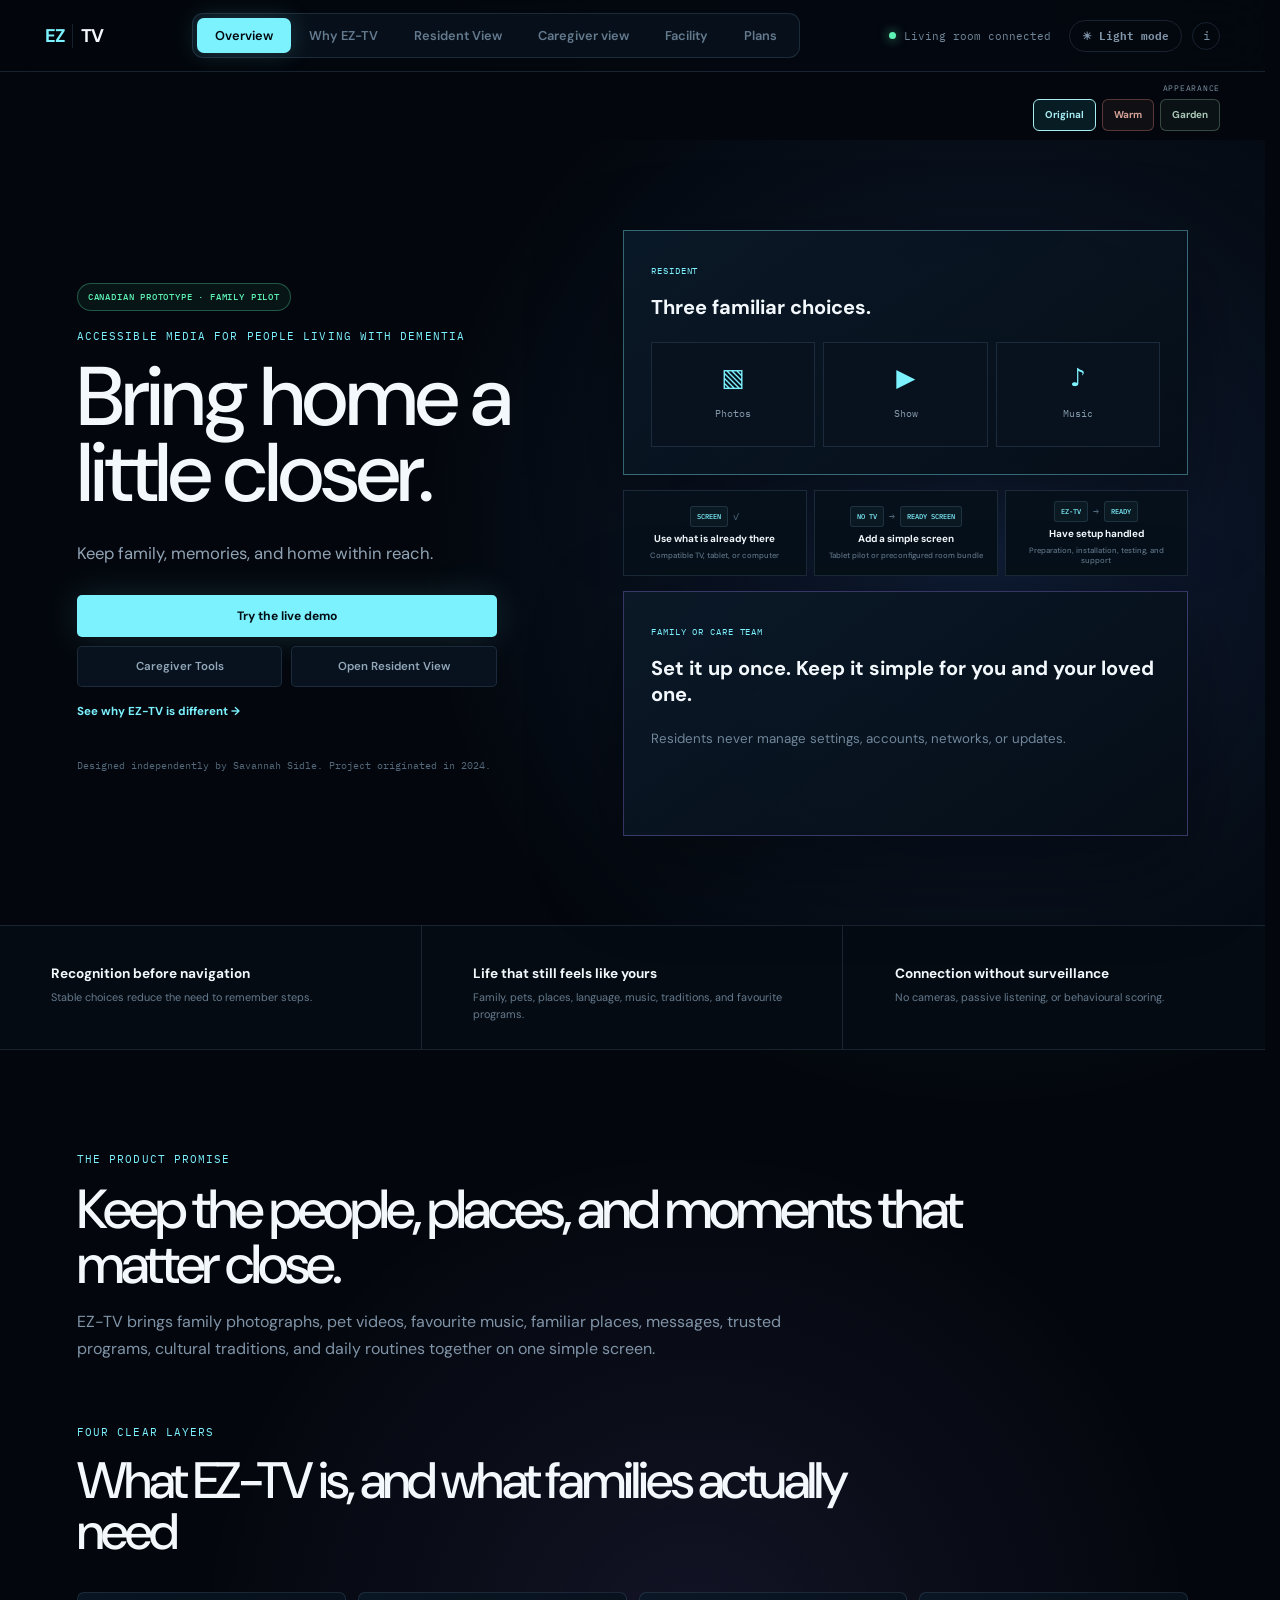
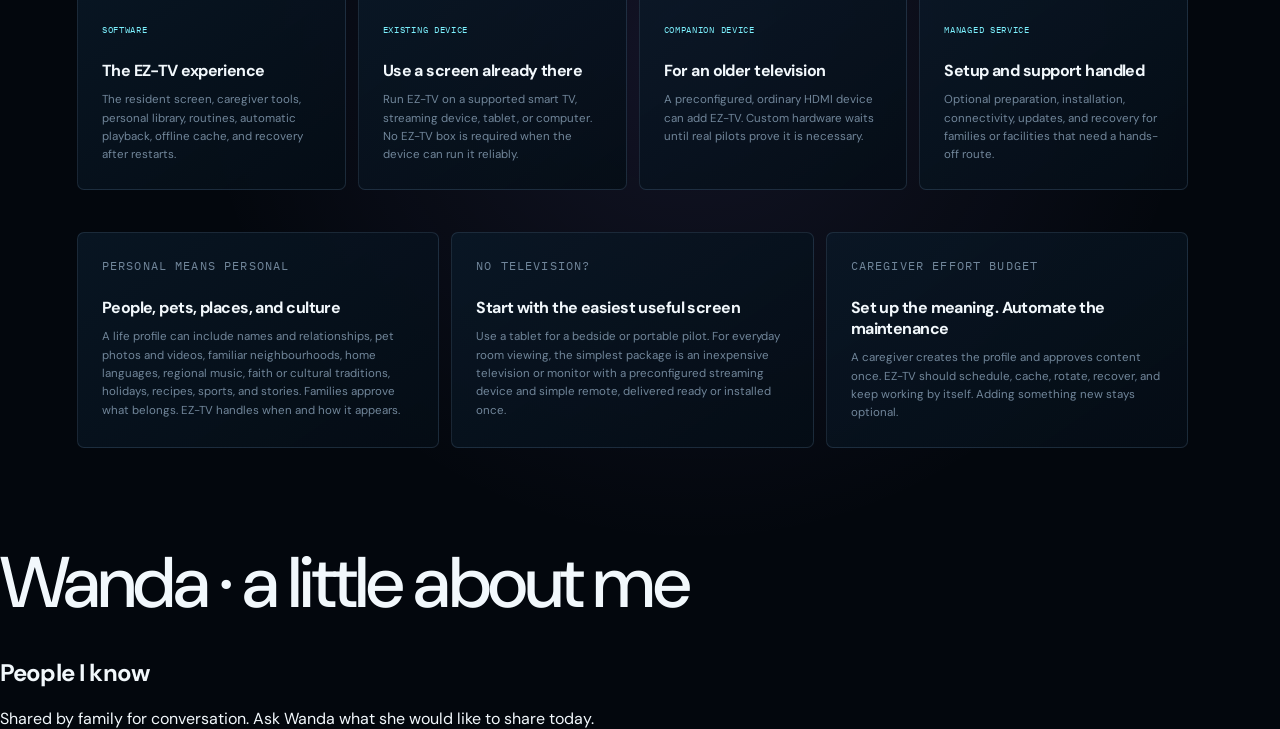
==== commit 3ab0c31d: "Focus EZ-TV pilot on Wanda, truthful setup and family connection" ====
--- a/index.html
+++ b/index.html
@@ -10,7 +10,7 @@
   <link rel="preconnect" href="https://fonts.googleapis.com">
   <link rel="preconnect" href="https://fonts.gstatic.com" crossorigin>
   <link href="https://fonts.googleapis.com/css2?family=DM+Sans:wght@400;500;600;700&family=IBM+Plex+Mono:wght@400;500&display=swap" rel="stylesheet">
-  <link rel="stylesheet" href="styles.css?v=36">
+  <link rel="stylesheet" href="styles.css?v=38">
 </head>
 <body>
   <div class="app-shell">
@@ -101,22 +101,18 @@
           </section>
 
           <section class="signature-section" aria-labelledby="signatureHeading">
-            <div class="difference-heading"><p class="mono-label">THE PRODUCT BET</p><h2 id="signatureHeading">Wanda’s own channel, wherever she lives.</h2><p>Build a family-approved collection of her people, places, music, and shows once. Test whether EZ-TV can turn it into a dependable daily experience that follows her from home to care without asking staff to program her television each day. This is the hypothesis we are building and measuring, not a claim that these features are new on their own.</p><p><a href="demo.html">Try the daily channel in the demo →</a></p></div>
+            <div class="difference-heading"><p class="mono-label">THE FIRST JOB</p><h2 id="signatureHeading">Help someone feel known, wherever they are in the home.</h2><p>A television in Wanda’s room misses the moments when she is elsewhere. Start with family-approved photos, one short story, and a reassuring message that Wanda can see on her screen and staff can use, with permission, where they meet her. Test this with Wanda before claiming it changes her experience.</p></div>
             <div class="signature-grid">
-              <article><b>Life profile</b><p>People, pets, places, relationships, languages, favourite media, traditions, routines, and preferred words shape the screen.</p></article>
-              <article><b>Progressive simplicity</b><p>The experience can become simpler as needs change while the placement of familiar choices remains stable.</p></article>
-              <article><b>Family presence loop</b><p>A photograph, pet video, short message, familiar voice, or routine can arrive without asking the person to learn a communication app.</p></article>
-              <article><b>Caregiver effort budget</b><p>Every feature must save more caregiver work than it creates. If maintenance becomes a hobby, the feature has failed.</p></article>
-              <article><b>Dignity boundary</b><p>No cameras, passive listening, behavioural scoring, health predictions, or covert check-ins.</p></article>
-              <article><b>Connectivity ladder</b><p>Start online. Preserve cached essentials during interruptions. Add managed cellular where Wi-Fi is unavailable. Keep USB as a last-resort update path.</p></article>
-              <article><b>One experience, many screens</b><p>The resident interface stays familiar across a computer, supported smart television, streaming device, or future hub.</p></article>
-              <article><b>Built with one real person</b><p>Wanda is the first use case. Decisions are tested against actual daily needs before EZ-TV asks other families or homes to adopt them.</p></article>
+              <article><b>For Wanda</b><p>See familiar faces and a brief message from home without opening an app or replying.</p></article>
+              <article><b>For staff</b><p>Use an approved, printable one-page story as a conversation cue when Wanda is away from her screen. Agree with the home where it belongs.</p></article>
+              <article><b>For family</b><p>Add a photo once or send a small hello when you want to. There is no daily posting requirement.</p></article>
+              <article><b>What to test</b><p>Does Wanda find comfort in it? Do staff actually use it? How much work does it add to anyone’s day?</p></article>
             </div>
           </section>
 
           <section class="comparison-section" aria-labelledby="comparisonHeading">
             <div class="difference-heading"><p class="mono-label">THE LANDSCAPE</p><h2 id="comparisonHeading">Who keeps it going?</h2><p>These products solve real problems. The useful comparison is where setup and continuing work land: with family, care staff, or the provider. Tasks vary by home and care setting. A blank staff task in a household means there is no facility involved.</p></div>
-            <div class="comparison-table" role="table" aria-label="Comparison of EZ-TV and related services">
+            <div class="comparison-scroll" tabindex="0" aria-label="Scroll comparison table horizontally"><div class="comparison-table" role="table" aria-label="Comparison of EZ-TV and related services">
               <div class="comparison-row comparison-head" role="row"><span role="columnheader">Service</span><span role="columnheader">Strength</span><span role="columnheader">Family work</span><span role="columnheader">Facility work, if used there</span><span role="columnheader">Provider / system work</span><span role="columnheader">What EZ-TV must prove</span></div>
               <div class="comparison-row eztv-row" role="row"><b role="cell">EZ-TV <small>prototype</small></b><span role="cell">Personal media, stable three-choice screen, and a scheduled channel prototype</span><span role="cell">Choose and approve material once; optional additions. Real time cost is unmeasured.</span><span role="cell">Planned: authorize a screen at intake, then respond only to exceptions. Untested.</span><span role="cell">Today: browser sync and local cache. Managed installation, device recovery, and support are not operating services.</span><span role="cell">One resident’s channel can move settings while family and staff spend fewer minutes maintaining it.</span></div>
               <div class="comparison-row" role="row"><b role="cell">JubileeTV</b><span role="cell">Remote TV help, calls, photos, favourites, reminders, and passive viewing modes</span><span role="cell">Connect equipment and sources; set preferences; share content or intervene through app.</span><span role="cell">Help with room TV/source and network where facility rules allow; ongoing involvement varies.</span><span role="cell">Supplies console, app, membership, and support.</span><span role="cell">A personal channel that runs across home and care with no daily staff selection; do not claim Jubilee lacks simple controls.</span></div>
@@ -125,44 +121,34 @@
               <div class="comparison-row" role="row"><b role="cell">My Life TV</b><span role="cell">Dementia-friendly on-demand films for home and care settings</span><span role="cell">Open or choose programmes at home.</span><span role="cell">Select programmes for individual or group sessions.</span><span role="cell">Creates and distributes the film catalogue.</span><span role="cell">A person’s family-owned channel, alongside entertainment, on their own screen.</span></div>
               <div class="comparison-row" role="row"><b role="cell">LifeLoop / iN2L</b><span role="cell">Rich facility engagement, life stories, family sharing, calendars, and staff tools</span><span role="cell">May contribute stories or photos through family portal.</span><span role="cell">Facility onboarding, profiles, calendars, and use of engagement content.</span><span role="cell">Supplies platform, content, and enterprise support.</span><span role="cell">A private resident screen and portable family-approved channel that does not add a daily staff workflow.</span></div>
             </div>
-            <p class="source-note">Reviewed September 2026. Work allocation is an inference from published setup and feature descriptions, not measured caregiver or staff time. <a href="https://getjubileetv.com/pages/how-it-works" target="_blank" rel="noopener">JubileeTV</a> · <a href="https://www.memory-lane.tv/" target="_blank" rel="noopener">Memory Lane TV</a> · <a href="https://help.komp.family/introduction-to-komp-pro" target="_blank" rel="noopener">KOMP Pro</a> · <a href="https://www.mylifefilms.org/pages/about" target="_blank" rel="noopener">My Life TV</a> · <a href="https://lifeloop.com/engagement/engagement-products/insights" target="_blank" rel="noopener">LifeLoop / iN2L</a></p>
+            </div><p class="source-note">Reviewed September 2026. Work allocation is an inference from published setup and feature descriptions, not measured caregiver or staff time. <a href="https://getjubileetv.com/pages/how-it-works" target="_blank" rel="noopener">JubileeTV</a> · <a href="https://www.memory-lane.tv/" target="_blank" rel="noopener">Memory Lane TV</a> · <a href="https://help.komp.family/introduction-to-komp-pro" target="_blank" rel="noopener">KOMP Pro</a> · <a href="https://www.mylifefilms.org/pages/about" target="_blank" rel="noopener">My Life TV</a> · <a href="https://lifeloop.com/engagement/engagement-products/insights" target="_blank" rel="noopener">LifeLoop / iN2L</a></p>
           </section>
 
           <section class="setup-plain" aria-labelledby="setupPlainHeading">
-            <div class="difference-heading"><p class="mono-label">GETTING STARTED</p><h2 id="setupPlainHeading">How would I set this up for Wanda?</h2><p>Start with the browser prototype on two devices. A television pilot comes after it works for Wanda there.</p></div>
+            <div class="difference-heading"><p class="mono-label">GETTING STARTED</p><h2 id="setupPlainHeading">How would I set this up for Wanda?</h2><p>One caregiver device and one screen for Wanda. Start with a computer or tablet; test television access later.</p></div>
             <div class="setup-plain-grid">
-              <article><span>TEST TODAY</span><h3>Caregiver phone + Wanda’s computer</h3><ol><li>Open the paired prototype on Wanda’s computer and choose Resident View.</li><li>Open Caregiver Setup on your phone or another computer.</li><li>Use the one-time code shown on Wanda’s screen to pair them.</li><li>Add a few approved photos and a simple day plan. Check that changes appear on her screen.</li></ol><p>The website’s split-screen demo only simulates this connection. The paired prototype requires its cloud setup and a two-device pairing test before independent use.</p><a href="prototype-demo/">Open the paired prototype →</a></article>
-              <article><span>TV PILOT · TO VALIDATE</span><h3>Use an existing screen first</h3><ol><li>If her smart TV has a suitable browser, test whether EZ-TV opens full screen and works with its remote.</li><li>If it does not, connect an ordinary streaming device to the TV’s HDMI port and configure it to open EZ-TV.</li><li>Pair it once with the caregiver account. Test restart, remote use, lost internet, and recovery in Wanda’s actual room.</li></ol><p>A tablet or computer can be the first resident screen if the television route is unreliable. We do not yet sell a ready-to-install TV device or installation service.</p></article>
-            </div>
-          </section>
-
-          <section class="readiness-section" aria-labelledby="readinessHeading">
-            <div class="difference-heading"><p class="mono-label">PRIORITIZED ROADMAP</p><h2 id="readinessHeading">Build only what earns its maintenance cost.</h2></div>
-            <div class="readiness-grid">
-              <article class="status-now"><span>CRITICAL NOW</span><h3>Make the Wanda pilot real</h3><ul><li>Secure two-device pairing and private accounts</li><li>Real uploads, ordering, removal, and synchronization</li><li>Resident home always returns to three choices</li><li>Offline cache, restart recovery, and caregiver-effort testing</li></ul></article>
-              <article><span>NEXT</span><h3>Prove useful personalization</h3><ul><li>Guided life profile for people, pets, places, language, culture, music, shows, and routines</li><li>Time-of-day programming with safe defaults</li><li>Preconfigured off-the-shelf streaming-device pilot</li><li>Three to five additional family pilots</li></ul></article>
-              <article><span>LATER</span><h3>Scale the proven parts</h3><ul><li>Optional installation and managed cellular service</li><li>Supported smart-TV packaging</li><li>One small long-term care pilot</li><li>Canadian cultural, language, and content partnerships</li></ul></article>
-              <article class="status-stop"><span>DO NOT BUILD YET</span><h3>Avoid expensive distractions</h3><ul><li>Custom EZ-TV hardware</li><li>Passive monitoring or behavioural scoring</li><li>AI mood detection and complex voice agents</li><li>A giant generic content catalogue</li><li>USB as the primary workflow</li></ul></article>
+              <article><span>TEST TODAY</span><h3>Caregiver phone + Wanda’s screen</h3><ol><li>Open Resident View on Wanda’s computer or tablet. A compatible television browser can be tested later.</li><li>Open Caregiver Setup on your phone or another computer.</li><li>Enter the one-time code shown on Wanda’s screen into Caregiver Setup.</li><li>Add two or three familiar photos and one small message. Check both screens together.</li></ol><p>The website’s split-screen demo only simulates this connection. The paired prototype needs its cloud setup and a two-device test before Wanda uses it independently.</p><a href="prototype-demo/">Open the paired prototype →</a></article>
+              <article><span>TV PILOT · TO VALIDATE</span><h3>Use an existing screen first</h3><ol><li>If her smart TV has a usable browser, test EZ-TV full-screen with its remote.</li><li>If the TV browser fails, a future pilot could connect a third-party streaming device to its HDMI port. None is supplied or validated yet.</li><li>Test remote control, restart, internet loss, and recovery before asking Wanda to rely on it.</li></ol><p>Today the actual product is browser software. A computer can also feed an existing TV over HDMI, but someone must configure it. There is no EZ-TV hub, bundled screen, or installation service yet.</p></article>
             </div>
           </section>
 
           <section class="compatibility-section" aria-labelledby="compatibilityHeading">
             <div class="difference-heading"><p class="mono-label">DELIVERY PATH</p><h2 id="compatibilityHeading">Use the simplest screen that fits the person’s real situation.</h2></div>
             <div class="compatibility-grid">
-              <article><span class="compat-icon">TV</span><div><b>A compatible screen is already there</b><p>Run the app on a supported smart TV, streaming device, tablet, or full-screen computer.</p><small>LOWEST COST</small></div></article>
-              <article><span class="compat-icon">HDMI</span><div><b>The television is older</b><p>Add a preconfigured ordinary HDMI streaming device. The resident never handles its menus.</p><small>LOWEST-FRICTION UPGRADE</small></div></article>
-              <article><span class="compat-icon">▣</span><div><b>There is no television</b><p>Use a tablet for portability, or a ready-to-use television or monitor bundle for larger everyday viewing.</p><small>SCREEN INCLUDED</small></div></article>
-              <article><span class="compat-icon">LTE</span><div><b>Wi-Fi is weak or missing</b><p>Core content stays cached. Managed cellular can carry remote updates. USB remains an emergency or fully offline option.</p><small>RESILIENT CONNECTION</small></div></article>
+              <article><span class="compat-icon">TV</span><div><b>Start with a computer or tablet</b><p>Open the resident browser view full-screen and pair it once with a caregiver phone or computer.</p><small>TESTABLE NOW</small></div></article>
+              <article><span class="compat-icon">HDMI</span><div><b>Older TV with HDMI</b><p>A computer can display the browser prototype through the TV’s HDMI input. A small third-party streaming device is a future option that still needs testing.</p><small>NO EZ-TV HARDWARE YET</small></div></article>
+              <article><span class="compat-icon">▣</span><div><b>No television</b><p>Use a tablet or computer already available. A preconfigured screen bundle is an idea for a later pilot.</p><small>TEST EXISTING DEVICES FIRST</small></div></article>
+              <article><span class="compat-icon">LTE</span><div><b>Internet is unreliable</b><p>Cached photos can remain available on a tested device, but remote family messages need a connection. Cellular and USB delivery are future options, not a current setup path.</p><small>TEST OFFLINE IN THE ROOM</small></div></article>
             </div>
           </section>
 
           <section class="reliability-section" aria-labelledby="reliabilityHeading">
             <div class="difference-heading"><p class="mono-label">FAILURE HANDLING</p><h2 id="reliabilityHeading">A blank or broken screen is unacceptable.</h2><p>The resident experience should recover quietly. Caregivers should hear from EZ-TV only when they can actually help.</p></div>
-            <div class="proof-grid"><article><strong>After a restart</strong><p>Open automatically and return to the three familiar choices.</p></article><article><strong>Without internet</strong><p>Keep approved photos, pet videos, music, cues, and routines available from local storage.</p></article><article><strong>After a failed update</strong><p>Roll back to the last working version instead of exposing an error screen.</p></article><article><strong>When help is needed</strong><p>Send one plain-language alert with the exact action required. Suppress repetitive noise.</p></article></div>
+            <div class="proof-grid"><article><strong>After a restart</strong><p>Open automatically and return to the three familiar choices.</p></article><article><strong>Without internet</strong><p>Test which previously loaded content remains available on Wanda’s device; remote updates pause.</p></article><article><strong>After a failed update</strong><p>Roll back to the last working version instead of exposing an error screen.</p></article><article><strong>When help is needed</strong><p>Send one plain-language alert with the exact action required. Suppress repetitive noise.</p></article></div>
           </section>
 
           <section class="privacy-section" aria-labelledby="privacyHeading">
-            <div><p class="mono-label">PRIVACY AND DIGNITY</p><h2 id="privacyHeading">Family connection should not require surveillance.</h2><p>Real family media will live inside a private paired account. The public demo uses fictional names and anonymous demonstration content.</p></div>
+            <div><p class="mono-label">PRIVACY AND DIGNITY</p><h2 id="privacyHeading">Family connection should not require surveillance.</h2><p>Real family media will live inside a private paired account. The public demo uses fictional profiles and anonymous illustrated content; a real paired pilot needs consent and privacy review.</p></div>
             <div class="privacy-rules"><p><b>Invite-only access</b><span>Only approved caregivers can view or change a resident profile.</span></p><p><b>Expiring pairing</b><span>A one-time code connects a resident screen and cannot be reused.</span></p><p><b>Minimum collection</b><span>Store the media and preferences needed for the experience, without creating health or behavioural profiles.</span></p><p><b>Caregiver control</b><span>Download, reorder, remove, disconnect, and permanently delete family content.</span></p><p><b>Protected storage</b><span>Encrypt information in transit and at rest, with each resident’s files isolated from every other account.</span></p></div>
           </section>
 
@@ -187,14 +173,14 @@
             <div class="faq-list">
               <details><summary>Does EZ-TV work between two devices yet?</summary><p>Yes, in the paired household prototype. A caregiver browser and the resident’s screen can pair with one expiring six-digit code, then synchronize approved media and settings. The public split-screen demo remains available without setup.</p></details>
               <details><summary>Does the resident need a touchscreen?</summary><p>No. Touch is one optional method. A pilot should choose the easiest route for the resident: a simple remote, caregiver control, mouse, keyboard, adaptive switch, or press-to-speak voice.</p></details>
-              <details><summary>Does it require a smart television?</summary><p>No. The first working pilot can run full-screen on a computer connected to a television. Smart-TV packaging and ordinary HDMI streaming devices can follow.</p></details>
-              <details><summary>What if there is no television?</summary><p>The first pilot can use a tablet or computer. A future Ready Screen package can combine an inexpensive television or monitor, a preconfigured companion device, and a simple remote. For everyday room viewing, that is likely easier than asking a family to shop for compatible parts.</p></details>
-              <details><summary>Does it require internet?</summary><p>Remote caregiver updates require Wi-Fi, Ethernet, or optional managed cellular. Approved core content stays cached so an interruption does not empty the screen. USB can support fully offline situations, though it remains a manual fallback.</p></details>
-              <details><summary>Is the EZ-TV companion device available?</summary><p>No. The first pilots should use compatible devices people already own or inexpensive off-the-shelf streaming hardware configured for EZ-TV. Custom hardware should wait until testing proves a real unmet need.</p></details>
+              <details><summary>Does it require a smart television?</summary><p>No. Start on Wanda’s computer or tablet. A computer can show the browser on an existing TV through HDMI if someone can set it up. Smart TV browsers and third-party streaming devices need separate testing.</p></details>
+              <details><summary>What if there is no television?</summary><p>The first pilot can use a tablet or computer. A tablet or computer is the starting option. A preconfigured large-screen package could be tested later, but none is offered today.</p></details>
+              <details><summary>Does it require internet?</summary><p>Remote caregiver updates currently require internet on both devices. There is no managed cellular service yet. Some previously loaded photos may remain cached on the same tested device, but this is not a reliable offline service yet. USB transfer is only a manual concept. A fully offline household would need an assisted update process that does not make the family deliver files.</p></details>
+              <details><summary>Is the EZ-TV companion device available?</summary><p>No. Today the pilot uses browser software on a computer or tablet. A computer may also connect to a TV by HDMI. There is no EZ-TV device or supported streaming model yet.</p></details>
               <details><summary>Can families add Spotify, television, or computer media?</summary><p>The first pilot will support private uploaded media and approved links. Streaming integrations come later because account permissions, licensing, advertisements, and changing interfaces can break the resident experience.</p></details>
               <details><summary>What does culturally relevant content mean?</summary><p>It means content chosen from the resident’s real life: community, places, music, faith, holidays, food, sports, and traditions. The resident or family approves what belongs in their profile. EZ-TV should never infer anyone’s identity or assign generic cultural content.</p></details>
               <details><summary>Who handles the ongoing work?</summary><p>At home, a family caregiver chooses the initial media and can add to it when they wish. In care, the facility would provide screen and network access; it should not need to choose daily programmes. EZ-TV would need to handle scheduling, caching, updates, and recovery. Those provider responsibilities are a proposed service model and need a real pilot before we can promise them.</p></details>
-              <details><summary>Is real family content used in this public demo?</summary><p>No. The public prototype uses fictional names and anonymous demonstration media. Real family content will remain inside a private paired account.</p></details>
+              <details><summary>Is real family content used in this public demo?</summary><p>No. The public prototype uses fictional names and anonymous demonstration media. Real family content belongs only in a private paired account after a privacy and consent review.</p></details>
               <details><summary>Who is EZ-TV for?</summary><p>The primary audience is people living with dementia and the families or care teams supporting them. The same simplified approach may also help older adults and people with cognitive, motor, visual, or technology-access barriers. Wanda is the first real pilot, with broader family and care-home use guiding the next stages.</p></details>
             </div>
           </section>
@@ -241,8 +227,8 @@
           </div>
         </div>
         <div class="support-panel" id="supportPanel" role="dialog" aria-modal="true" aria-labelledby="supportTitle">
-          <div class="support-orb"><span></span></div><p>YOU ARE SAFE AT HOME</p><h2 id="supportTitle">Maya is nearby.</h2><p class="support-copy">Would you like relaxing music while you wait?</p>
-          <div><button class="support-primary" id="supportMusic">Yes, play music</button><button class="support-secondary" id="closeSupport">No, I’m okay</button></div>
+          <div class="support-orb"><span></span></div><p>YOU ARE SAFE AT HOME</p><h2 id="supportTitle">Savannah loves you.</h2><p class="support-copy">Would you like to see family photos?</p>
+          <div><button class="support-primary" id="supportMusic">Yes, show photos</button><button class="support-secondary" id="closeSupport">No, I’m okay</button></div>
         </div>
       </section>
 
@@ -291,7 +277,7 @@
           <section class="care-page" data-page="people">
             <div class="workspace-heading"><div><p class="mono-label">RECOGNITION SUPPORT</p><h2>Familiar people</h2><p>Names and relationships connected to family photographs.</p></div><button class="primary-action" id="addPersonButton">+ Add person</button></div>
             <div class="people-grid" id="peopleGrid"></div>
-            <section class="panel family-profile"><div><p class="mono-label">A PERSON, NOT A PROFILE NUMBER</p><h3>Wanda’s story</h3><p>Choose a portrait and a few details Wanda enjoys sharing. Open it from Resident View; sharing with a facility is a separate choice.</p><small>Website demo: saved only in this browser. Use fictional details here.</small></div><button class="primary-action" id="editStoryButton" type="button">Edit Wanda’s story</button></section>
+            <section class="panel family-profile"><div><p class="mono-label">A PERSON, NOT A PROFILE NUMBER</p><h3>Wanda’s story</h3><p>Choose a portrait and a few details Wanda enjoys sharing. Open it from Resident View; sharing with a facility is a separate choice.</p><small>Website demo: saved only in this browser. Use fictional details here.</small></div><div class="story-actions"><button class="primary-action" id="editStoryButton" type="button">Edit Wanda’s story</button><button class="secondary-action" id="printStoryButton" type="button">Print staff story card</button></div></section>
           </section>
 
           <section class="care-page" data-page="settings">
@@ -300,9 +286,9 @@
               <label><span><b>Voice commands</b><small>Listen for one-word media choices</small></span><input type="checkbox" checked><i></i></label><label><span><b>Gentle support response</b><small>Offer familiar reassurance when help is requested</small></span><input type="checkbox" checked><i></i></label><label><span><b>Show current time</b><small>Display time and date on the home screen</small></span><input type="checkbox" checked><i></i></label><label><span><b>High contrast</b><small>Increase separation between controls and background</small></span><input type="checkbox" checked><i></i></label>
             </div>
             <div class="offline-update panel">
-              <div><p class="mono-label">MANUAL OFFLINE FALLBACK</p><h3>Update by USB</h3><p>Prepare an encrypted update on a phone or computer, save it to a USB drive, then insert it into the preconfigured companion device. This is a fallback for fully offline homes, not the recommended everyday workflow.</p></div>
+              <div><p class="mono-label">MANUAL OFFLINE FALLBACK</p><h3>Update by USB</h3><p>This button only exports and imports demo data as a file in this browser. A real USB update would need a compatible device, secure handling, and someone to carry the drive. It is not Wanda’s pilot path.</p></div>
               <div class="offline-actions"><button class="primary-action" id="exportUsbButton">Create demo USB update</button><label class="secondary-action" for="importUsbInput">Import an update<input id="importUsbInput" type="file" accept=".json,application/json"></label></div>
-              <small>Production update packages will be encrypted. This prototype downloads demo data only.</small>
+              <small>This button downloads demo data only; it is not a secure production update process.</small>
             </div>
           </section>
         </div>
@@ -355,22 +341,22 @@
       <section class="plans-view" id="plansView" aria-label="EZ-TV plans">
         <div class="plans-wrap">
           <div class="concept-notice"><b>PROPOSED PRODUCT MODEL</b><span>EZ-TV is currently an interactive prototype. No paid service, custom hardware, cellular plan, or installation program is being sold yet.</span></div>
-          <div class="plans-intro"><p class="mono-label">SIMPLE BY DESIGN</p><h2>One familiar experience.<br>A setup that works for your home.</h2><p>Start with EZ-TV software. Use a compatible screen already available, add a preconfigured companion device when needed, or choose managed setup when the family or facility needs the work handled.</p></div>
+          <div class="plans-intro"><p class="mono-label">SIMPLE BY DESIGN</p><h2>One familiar experience.<br>A setup that works for your home.</h2><p>Start with the browser prototype on a computer or tablet. The other delivery options shown below are concepts for later pilots.</p></div>
 
           <section class="setup-finder" id="setupFinder" aria-labelledby="setupFinderHeading">
             <div class="section-label"><div><h3 id="setupFinderHeading">What setup fits this home?</h3><p>Choose what is already available. EZ-TV recommends the lowest-friction route.</p></div></div>
             <div class="setup-question"><span>1 · What screen is available?</span><div role="group" aria-label="Available screen"><button type="button" class="active" data-setup-screen="smart" aria-pressed="true">Smart TV, tablet, or computer</button><button type="button" data-setup-screen="older" aria-pressed="false">Older TV with HDMI</button><button type="button" data-setup-screen="none" aria-pressed="false">No screen yet</button></div></div>
             <div class="setup-question"><span>2 · Is reliable internet available?</span><div role="group" aria-label="Internet availability"><button type="button" class="active" data-setup-internet="yes" aria-pressed="true">Yes</button><button type="button" data-setup-internet="no" aria-pressed="false">No or unreliable</button></div></div>
-            <div class="setup-result" aria-live="polite"><div><span>RECOMMENDED START</span><h3 id="setupResultTitle">Use the existing screen first</h3><p id="setupResultSummary">Run EZ-TV full-screen on the compatible device already available. No EZ-TV hardware is needed for the pilot.</p></div><dl><div><dt>Resident uses</dt><dd id="setupResident">The same three-choice EZ-TV screen.</dd></div><div><dt>Caregiver does once</dt><dd id="setupCaregiver">Checks compatibility, opens EZ-TV, pairs the screen, and approves the life profile.</dd></div><div><dt>EZ-TV handles</dt><dd id="setupAutomation">Daily programming, local caching, restart recovery, and remote updates.</dd></div><div><dt>Connection</dt><dd id="setupConnection">Use Wi-Fi or Ethernet for remote caregiver changes. Approved core content remains available during an interruption.</dd></div></dl></div>
+            <div class="setup-result" aria-live="polite"><div><span>RECOMMENDED START</span><h3 id="setupResultTitle">Use the existing screen first</h3><p id="setupResultSummary">Run EZ-TV full-screen on the compatible device already available. No EZ-TV hardware is needed for the pilot.</p></div><dl><div><dt>Resident uses</dt><dd id="setupResident">The same three-choice EZ-TV screen.</dd></div><div><dt>Caregiver does once</dt><dd id="setupCaregiver">Checks compatibility, opens EZ-TV, pairs the screen, and approves the life profile.</dd></div><div><dt>EZ-TV handles</dt><dd id="setupAutomation">Paired updates and some local caching in this prototype; restart recovery still needs testing.</dd></div><div><dt>Connection</dt><dd id="setupConnection">Use Wi-Fi or Ethernet for remote caregiver changes. Approved core content remains available during an interruption.</dd></div></dl></div>
           </section>
 
           <section class="device-choice" aria-labelledby="deviceHeading">
             <div class="section-label"><div><h3 id="deviceHeading">Four separate product layers</h3><p>Families should always know what is software, what uses an existing device, what adds hardware, and what EZ-TV manages.</p></div></div>
             <div class="device-options product-layer-grid">
-              <article><span class="plan-kicker">THE PRODUCT</span><h4>EZ-TV software</h4><strong>One <small>familiar experience</small></strong><p>The resident screen, caregiver tools, life profile, routines, automation, local cache, and quiet recovery.</p><ul><li>Same experience across supported screens</li><li>Remote management on connected plans</li><li>No surveillance features</li></ul></article>
-              <article id="smartTvPlan"><span class="plan-kicker">NO EZ-TV HARDWARE</span><h4>Existing-device experience</h4><strong>$0 <small>additional EZ-TV hardware</small></strong><p>Use a supported smart TV, streaming device, tablet, or computer already available.</p><ul><li>Best starting point for the pilot</li><li>Compatibility checked before setup</li><li>Resident never sees the device menus</li></ul></article>
-              <article class="featured-device" id="companionPlan"><span class="plan-kicker">OPTIONAL HARDWARE</span><h4>Ready Companion</h4><strong>TBD <small>one-time device cost</small></strong><p>A preconfigured off-the-shelf HDMI device for an older television. Custom EZ-TV hardware is deferred.</p><ul><li>Arrives paired and ready</li><li>Stores essential content locally</li><li>Uses the same resident interface</li></ul></article>
-              <article id="managedPlan"><span class="plan-kicker">OPTIONAL HUMAN HELP</span><h4>Managed setup</h4><strong>TBD <small>setup or support fee</small></strong><p>EZ-TV or an approved partner prepares, installs, connects, tests, and supports the system.</p><ul><li>For limited technical confidence</li><li>For care homes and distant families</li><li>Cellular connectivity priced separately</li></ul></article>
+              <article><span class="plan-kicker">THE PRODUCT</span><h4>EZ-TV software</h4><strong>One <small>familiar experience</small></strong><p>Browser resident view, caregiver tools, life profile, and a basic routine prototype. Automated recovery is a future reliability requirement.</p><ul><li>Same experience across supported screens</li><li>Remote management on connected plans</li><li>No surveillance features</li></ul></article>
+              <article id="smartTvPlan"><span class="plan-kicker">NO EZ-TV HARDWARE</span><h4>Existing-device experience</h4><strong>$0 <small>additional EZ-TV hardware</small></strong><p>Use a computer or tablet first. A TV browser or an existing streaming device is usable only after compatibility testing.</p><ul><li>Best starting point for the pilot</li><li>Compatibility checked before setup</li><li>Resident never sees the device menus</li></ul></article>
+              <article class="featured-device" id="companionPlan"><span class="plan-kicker">OPTIONAL HARDWARE</span><h4>Third-party TV device · idea</h4><strong>TBD <small>one-time device cost</small></strong><p>A third-party HDMI streaming device is a possible future TV route. It has not been selected, configured, or tested by EZ-TV.</p><ul><li>No EZ-TV hardware exists yet</li><li>Compatibility and restart must be tested</li><li>Use a computer or tablet for the pilot</li></ul></article>
+              <article id="managedPlan"><span class="plan-kicker">OPTIONAL HUMAN HELP</span><h4>Managed setup</h4><strong>TBD <small>setup or support fee</small></strong><p>A possible future service in which EZ-TV or a partner would prepare, install, test, and support the system.</p><ul><li>For limited technical confidence</li><li>For care homes and distant families</li><li>Cellular connectivity priced separately</li></ul></article>
             </div>
           </section>
 
@@ -378,21 +364,21 @@
             <div class="section-label"><div><h3>If there is no television</h3><p>The screen is part of the delivery plan. Nobody gets abandoned at the hardware question.</p></div></div>
             <div class="access-grid">
               <article><span>FASTEST PILOT</span><b>Tablet mode</b><p>Portable and quick to test. Best when a smaller personal screen is comfortable and charging can be managed.</p></article>
-              <article><span>RECOMMENDED ROOM SETUP</span><b>Ready Screen bundle</b><p>An inexpensive television or monitor, companion device, and simple remote, preconfigured before arrival.</p></article>
-              <article><span>FACILITY OPTION</span><b>Installed room screen</b><p>A facility-approved television or monitor mounted or placed safely, with one managed setup visit.</p></article>
-              <article><span>NO RELIABLE WI-FI</span><b>Cached core plus cellular</b><p>Essential content keeps playing locally. Managed cellular carries remote updates. USB is a contingency, not the default chore.</p></article>
+              <article><span>FUTURE IDEA</span><b>Preconfigured larger screen</b><p>TV or monitor and a tested third-party device, prepared before arrival. There is no bundle today.</p></article>
+              <article><span>FUTURE PILOT</span><b>Room screen</b><p>A facility-approved TV or monitor would require staff agreement and someone to install and test it.</p></article>
+              <article><span>NO RELIABLE WI-FI</span><b>Connection needs a separate plan</b><p>A tested device may keep cached content during an outage. Remote family updates stop until it reconnects. Cellular and USB are future possibilities.</p></article>
             </div>
           </section>
 
           <section class="responsibility-section">
             <div class="section-label"><div><h3>Who does what?</h3><p>The family supplies meaning. EZ-TV should carry the recurring work.</p></div></div>
-            <div class="responsibility-grid"><article><span>FAMILY OR CARE TEAM · ONCE</span><h4>Create the life profile</h4><p>Name important people and pets, choose meaningful places, languages, traditions, music, shows, routines, and quiet hours.</p></article><article><span>EZ-TV · AUTOMATIC</span><h4>Keep it running</h4><p>Schedule, cache, rotate, restart, reconnect, retry updates, preserve the last working version, and return to the three choices.</p></article><article><span>FAMILY · OPTIONAL</span><h4>Add something new</h4><p>Send a photo, pet video, message, or new favourite when it feels worthwhile. Silence never breaks the service.</p></article><article><span>EZ-TV SUPPORT · WHEN NEEDED</span><h4>Resolve failures</h4><p>Report one clear problem, attempt remote recovery, and arrange human help only when remote recovery fails.</p></article></div>
+            <div class="responsibility-grid"><article><span>FAMILY OR CARE TEAM · ONCE</span><h4>Create the life profile</h4><p>Name important people and pets, choose meaningful places, languages, traditions, music, shows, routines, and quiet hours.</p></article><article><span>EZ-TV · TO BUILD AND TEST</span><h4>Keep it running</h4><p>Automate scheduling, safe updates, restart recovery, and return to the three choices after they have been tested on Wanda’s device.</p></article><article><span>FAMILY · OPTIONAL</span><h4>Add something new</h4><p>Send a photo, pet video, message, or new favourite when it feels worthwhile. Silence never breaks the service.</p></article><article><span>FUTURE SUPPORT SERVICE</span><h4>Resolve failures</h4><p>A real service would need clear alerts and a human response when the device cannot recover. This does not exist yet.</p></article></div>
           </section>
 
           <section class="service-choice" aria-labelledby="serviceHeading">
             <div class="section-label"><div><h3 id="serviceHeading">How will it be updated?</h3><p>Every plan keeps the resident interface calm and familiar.</p></div></div>
             <div class="pricing-grid">
-              <article class="price-card"><span class="plan-kicker">PROPOSED · OFFLINE FALLBACK</span><h4>Local</h4><strong>$0 <small>/ month</small></strong><p>A self-managed local version for households that cannot connect remotely.</p><ul><li>Resident interface</li><li>Locally stored photos, music, and routines</li><li>No remote access</li><li>USB updates remain manual</li></ul><button data-plan="Local">View Local concept</button></article>
+              <article class="price-card"><span class="plan-kicker">PROPOSED · OFFLINE FALLBACK</span><h4>Local</h4><strong>$0 <small>/ month</small></strong><p>A proposed offline version; the current browser prototype is not a dependable offline product.</p><ul><li>Resident interface</li><li>Locally stored photos, music, and routines</li><li>No remote access</li><li>USB updates would require someone to prepare and carry a drive; this is not the pilot path</li></ul><button data-plan="Local">View Local concept</button></article>
               <article class="price-card preferred"><span class="plan-kicker">PROPOSED · REMOTE FAMILY ACCESS</span><h4>Connected</h4><strong>$19.99 <small>/ month</small></strong><p class="annual-price">$199 yearly · two months free</p><ul><li>Everything in Local</li><li>Remote updates and scheduling</li><li>Up to three caregivers</li><li>Secure cloud backup</li></ul><button data-plan="Connected">View Connected concept</button></article>
               <article class="price-card"><span class="plan-kicker">PROPOSED · HANDS-ON SUPPORT</span><h4>Supported</h4><strong>$34.99 <small>/ month</small></strong><p class="annual-price">$349 yearly · two months free</p><ul><li>Everything in Connected</li><li>Unlimited caregivers</li><li>Priority setup and recovery support</li><li>Device replacement coverage where eligible</li><li>Optional cellular billed separately</li></ul><button data-plan="Supported">View Supported concept</button></article>
             </div>
@@ -405,7 +391,7 @@
 
           <section class="difference-section">
             <div class="section-label"><div><h3>Why EZ-TV is different</h3><p>It starts with one person, one familiar screen, and less work for the family supporting them.</p></div></div>
-            <div class="difference-grid"><article><b>Built for dementia first</b><p>Three stable choices replace menus, apps, passwords, and hunting through streaming screens.</p></article><article><b>Works without home internet</b><p>Core access continues from local storage, with caregiver updates by USB when needed.</p></article><article><b>Family connection, not monitoring</b><p>No cameras, passive listening, behavioural scoring, or health-record collection.</p></article><article><b>One resident before thousands</b><p>EZ-TV is being built around Wanda’s real daily needs first. What works for her can later scale to other homes and facilities.</p></article><article><b>Private by design</b><p>The public demo uses invented people and illustrated media. Real family content stays inside the paired private account.</p></article><article><b>Simple for your loved one. Easy for you to manage.</b><p>Family or staff can add photos and routines remotely while the resident keeps the same calm, familiar screen.</p></article><article><b>A fuller picture of the person</b><p>Family-approved photos and notes can show care teams more of someone’s history, relationships, interests, and personality.</p></article><article><b>Built for real-life conditions</b><p>EZ-TV accounts for older screens, unreliable internet, changing abilities, busy caregivers, and care settings where technology must recover quietly.</p></article><article><b>Home Today</b><p>Family can share one small piece of current life, helping Wanda remain part of today instead of receiving only an archive of the past.</p></article><article><b>Comfort Map</b><p>Approved people, words, pets, places, music, and things to avoid shape the Help response without surveillance or behaviour scoring.</p></article></div>
+            <div class="difference-grid"><article><b>Built for dementia first</b><p>Three stable choices keep navigation small. The caregiver still handles pairing and content setup.</p></article><article><b>Connection is a real pilot constraint</b><p>Remote family updates need internet. Test available Wi-Fi first; offline and USB methods are not reliable services yet.</p></article><article><b>Family connection, not monitoring</b><p>No cameras, passive listening, behavioural scoring, or health-record collection.</p></article><article><b>One resident before thousands</b><p>EZ-TV is being built around Wanda’s real daily needs first. What works for her can later scale to other homes and facilities.</p></article><article><b>Private by design</b><p>The public demo uses invented people and illustrated media. Real family content stays inside the paired private account.</p></article><article><b>Simple for your loved one. Easy for you to manage.</b><p>Family or staff can add photos and routines remotely while the resident keeps the same calm, familiar screen.</p></article><article><b>Familiarity can leave the room</b><p>A family-approved story card can travel with staff to shared spaces. Ask Wanda and the home whether it helps when she is away from her room screen.</p></article><article><b>Built for real-life conditions</b><p>EZ-TV accounts for older screens, unreliable internet, changing abilities, busy caregivers, and care settings where technology must recover quietly.</p></article><article><b>Home Today</b><p>Family can share one small piece of current life, helping Wanda remain part of today instead of receiving only an archive of the past.</p></article><article><b>Comfort Map</b><p>Approved people, words, pets, places, music, and things to avoid shape the Help response without surveillance or behaviour scoring.</p></article></div>
           </section>
           <section class="origin-section">
             <p class="mono-label">WHY EZ-TV EXISTS</p>
@@ -434,9 +420,10 @@
   <dialog class="modal resident-modal" id="residentModal"><div class="modal-heading"><div><p class="mono-label">RESIDENT ACCESS</p><h2 id="residentModalName">Resident</h2></div><button class="modal-close" id="residentModalClose" aria-label="Close">×</button></div><div class="resident-summary"><div><small>ROOM</small><b id="residentModalRoom"></b></div><div><small>ACCESS MODE</small><b id="residentModalMode"></b></div><div><small>STATUS</small><b id="residentModalStatus"></b></div><div><small>LAST UPDATE</small><b id="residentModalUpdated"></b></div></div><div class="resident-detail"><span>NEXT FAMILIAR ROUTINE</span><b id="residentModalRoutine"></b></div><div class="resident-detail"><span>SELECTED MEDIA</span><b id="residentModalMedia"></b></div><div class="resident-modal-actions"><button class="secondary-action" id="residentPrepareUpdate">Prepare update</button><button class="primary-action" id="residentOpenTv">Open TV view</button></div></dialog>
   <dialog class="modal about-modal" id="aboutModal"><div class="modal-heading"><div><p class="mono-label">ABOUT THE PROTOTYPE</p><h2>EZ-TV</h2></div><button class="modal-close" id="aboutClose" aria-label="Close">×</button></div><p>EZ-TV explores how familiar media can remain accessible as memory, attention, and navigation abilities change.</p><dl><div><dt>Designed for</dt><dd>People living with dementia</dd></div><div><dt>Interaction</dt><dd>Simple remote, keyboard, touch, caregiver control, and supported voice input</dd></div><div><dt>Media</dt><dd>Family photographs, familiar television, and music</dd></div><div><dt>Current platform</dt><dd>Web prototype with a controlled-device household pilot planned</dd></div></dl><footer>Designed independently by Savannah Sidle. Project originated in 2024.</footer></dialog>
   <dialog class="modal" id="personModal"><form id="personForm"><div class="modal-heading"><div><p class="mono-label">FAMILIAR PEOPLE</p><h2>Add a person</h2></div><button class="modal-close" type="button" data-close="personModal" aria-label="Close">×</button></div><label>Name<input id="personName" maxlength="45" required autocomplete="off"></label><label>Relationship<input id="personRelation" maxlength="60" required placeholder="Daughter, friend, neighbour…"></label><label>Something familiar<textarea id="personNote" maxlength="180" rows="3" placeholder="A detail Wanda enjoys hearing about them"></textarea></label><label>Photo (optional)<input id="personPhoto" type="file" accept="image/*"></label><p class="demo-privacy">This website demo saves entries only in this browser. Use fictional information here.</p><button class="modal-submit" type="submit">Add person</button></form></dialog>
-  <dialog class="modal" id="storyEditModal"><form id="storyForm"><div class="modal-heading"><div><p class="mono-label">FAMILY-CONTROLLED STORY</p><h2>Wanda’s story</h2></div><button class="modal-close" type="button" data-close="storyEditModal" aria-label="Close">×</button></div><label>Portrait (optional)<input id="storyPhoto" type="file" accept="image/*"></label><label>A little about Wanda<textarea id="storyAbout" maxlength="300" rows="4" placeholder="What matters to her, in her own words where possible"></textarea></label><label>A favourite place or memory<input id="storyPlace" maxlength="100"></label><label class="language-feature-paused">A familiar phrase in her language<input id="storyPhrase" maxlength="100" placeholder="Msit No’kmaq"></label><label class="language-feature-paused">Meaning for other people<input id="storyPhraseMeaning" maxlength="140" placeholder="All my relations"></label><label class="story-consent"><input id="storyFacilityConsent" type="checkbox"> Show this short story in the facility demo too</label><p class="demo-privacy">Website demo only: saved on this browser, not sent to another screen or a care home. Use fictional details.</p><button class="modal-submit" type="submit">Save story</button></form></dialog>
+  <dialog class="modal" id="storyEditModal"><form id="storyForm"><div class="modal-heading"><div><p class="mono-label">FAMILY-CONTROLLED STORY</p><h2>Wanda’s story</h2></div><button class="modal-close" type="button" data-close="storyEditModal" aria-label="Close">×</button></div><label>Portrait (optional)<input id="storyPhoto" type="file" accept="image/*"></label><label>A little about Wanda<textarea id="storyAbout" maxlength="300" rows="4" placeholder="What matters to her, in her own words where possible"></textarea></label><label>A favourite place or memory<input id="storyPlace" maxlength="100"></label><label class="language-feature-paused">A familiar phrase in her language<input id="storyPhrase" maxlength="100" placeholder="Msit No’kmaq"></label><label class="language-feature-paused">Meaning for other people<input id="storyPhraseMeaning" maxlength="140" placeholder="All my relations"></label><label class="story-consent"><input id="storyFacilityConsent" type="checkbox"> Allow this short story on the staff card and in the facility demo</label><p class="demo-privacy">Website demo only: saved on this browser, not sent to another screen or a care home. Use fictional details.</p><button class="modal-submit" type="submit">Save story</button></form></dialog>
   <dialog class="modal story-read-modal" id="storyReadModal"><div class="modal-heading"><div><p class="mono-label">A LITTLE ABOUT ME</p><h2>Wanda’s story</h2></div><button class="modal-close" type="button" data-close="storyReadModal" aria-label="Close">×</button></div><div class="story-read-content"><img id="storyPortrait" src="assets/memories/garden-afternoon.jpg" alt="Illustrated family memory"><p id="storyReadAbout"></p><p id="storyReadPlace"></p><div class="story-phrase language-feature-paused" id="storyPhraseDisplay" hidden><strong id="storyPhraseText"></strong><span id="storyPhraseTranslation"></span></div><h3>People I know</h3><div id="storyPeople"></div></div></dialog>
   <div class="toast" id="toast" role="status"></div>
-  <script src="app.js?v=23"></script>
+  <article id="printStoryCard" class="print-story-card" aria-hidden="true"><h1>Wanda · a little about me</h1><img id="printStoryPortrait" alt=""><p id="printStoryAbout"></p><p id="printStoryPlace"></p><h2>People I know</h2><div id="printStoryPeople"></div><footer>Shared by family for conversation. Ask Wanda what she would like to share today.</footer></article>
+  <script src="app.js?v=25"></script>
 </body>
 </html>
--- a/styles.css
+++ b/styles.css
@@ -629,6 +629,7 @@
 .family-profile{margin-top:20px;padding:24px;display:flex;align-items:center;justify-content:space-between;gap:24px}.family-profile h3{margin:0 0 8px;font-size:1.3rem}.family-profile p:not(.mono-label){max-width:620px;color:var(--muted);line-height:1.6}.family-profile small,.demo-privacy{color:var(--muted);font-size:.72rem;line-height:1.5}.family-profile .primary-action{margin:0}.person-avatar{overflow:hidden;flex:none}.person-avatar img{width:100%;height:100%;object-fit:cover}.people-grid article{min-width:0}.people-grid article>div{min-width:0}.people-grid article small{display:block;margin-top:7px;color:var(--muted);line-height:1.4}.person-remove{margin-left:auto;border:1px solid var(--line);border-radius:5px;padding:8px;background:transparent;color:var(--text);font-size:.65rem}.modal input:not([type="checkbox"]),.modal textarea{display:block;width:100%;margin-top:7px;padding:11px;border:1px solid var(--line);border-radius:5px;background:var(--panel,#0a1a29);color:var(--text);font:inherit}.modal input[type="file"]{font-size:.72rem}.story-consent{display:flex!important;gap:9px;align-items:center}.story-read-modal{width:min(92vw,660px);padding:28px;max-height:85vh;overflow:auto}.story-read-content img{width:100%;max-height:260px;object-fit:cover;border-radius:8px}.story-read-content p{font-size:1rem;line-height:1.6}.story-read-content h3{margin:22px 0 10px}.story-read-content #storyPeople p{border-top:1px solid var(--line);font-size:.84rem;margin:0;padding:10px 0}.resident-view .voice-zone{gap:12px}.resident-view #residentStoryButton{white-space:nowrap}.light-mode .modal input:not([type="checkbox"]),.light-mode .modal textarea{background:#fff;color:#263744}
 .setup-plain{padding:70px 0}.setup-plain-grid{display:grid;grid-template-columns:1fr 1fr;gap:16px}.setup-plain-grid article{padding:28px;border:1px solid var(--line);border-radius:8px;background:rgba(125,242,255,.03)}.setup-plain-grid span{color:var(--aqua);font:.62rem var(--mono)}.setup-plain-grid h3{font-size:1.45rem}.setup-plain-grid li{margin:0 0 13px;line-height:1.5}.setup-plain-grid p{color:var(--muted);line-height:1.6}.setup-plain-grid a{color:var(--aqua)}.light-mode .setup-plain-grid article{background:#fff}
 .story-phrase{display:grid;gap:4px;padding:14px 0;border-top:1px solid var(--line);border-bottom:1px solid var(--line)}.story-phrase strong{font-size:1.25rem}.story-phrase span{color:var(--muted);font-size:.9rem}
+.language-feature-paused{display:none!important}
 @media(max-width:800px){.setup-plain-grid{grid-template-columns:1fr}.family-profile{display:block}.family-profile .primary-action{margin-top:18px}.resident-view .voice-zone{flex-wrap:wrap}.resident-view #residentStoryButton{order:3;width:100%;text-align:center}}
 .setup-question>div{display:flex;gap:8px;flex-wrap:wrap}
 .setup-question button{min-height:44px;padding:10px 14px;border:1px solid var(--line);border-radius:6px;background:transparent;color:#8499aa;font-size:.72rem;font-weight:700}
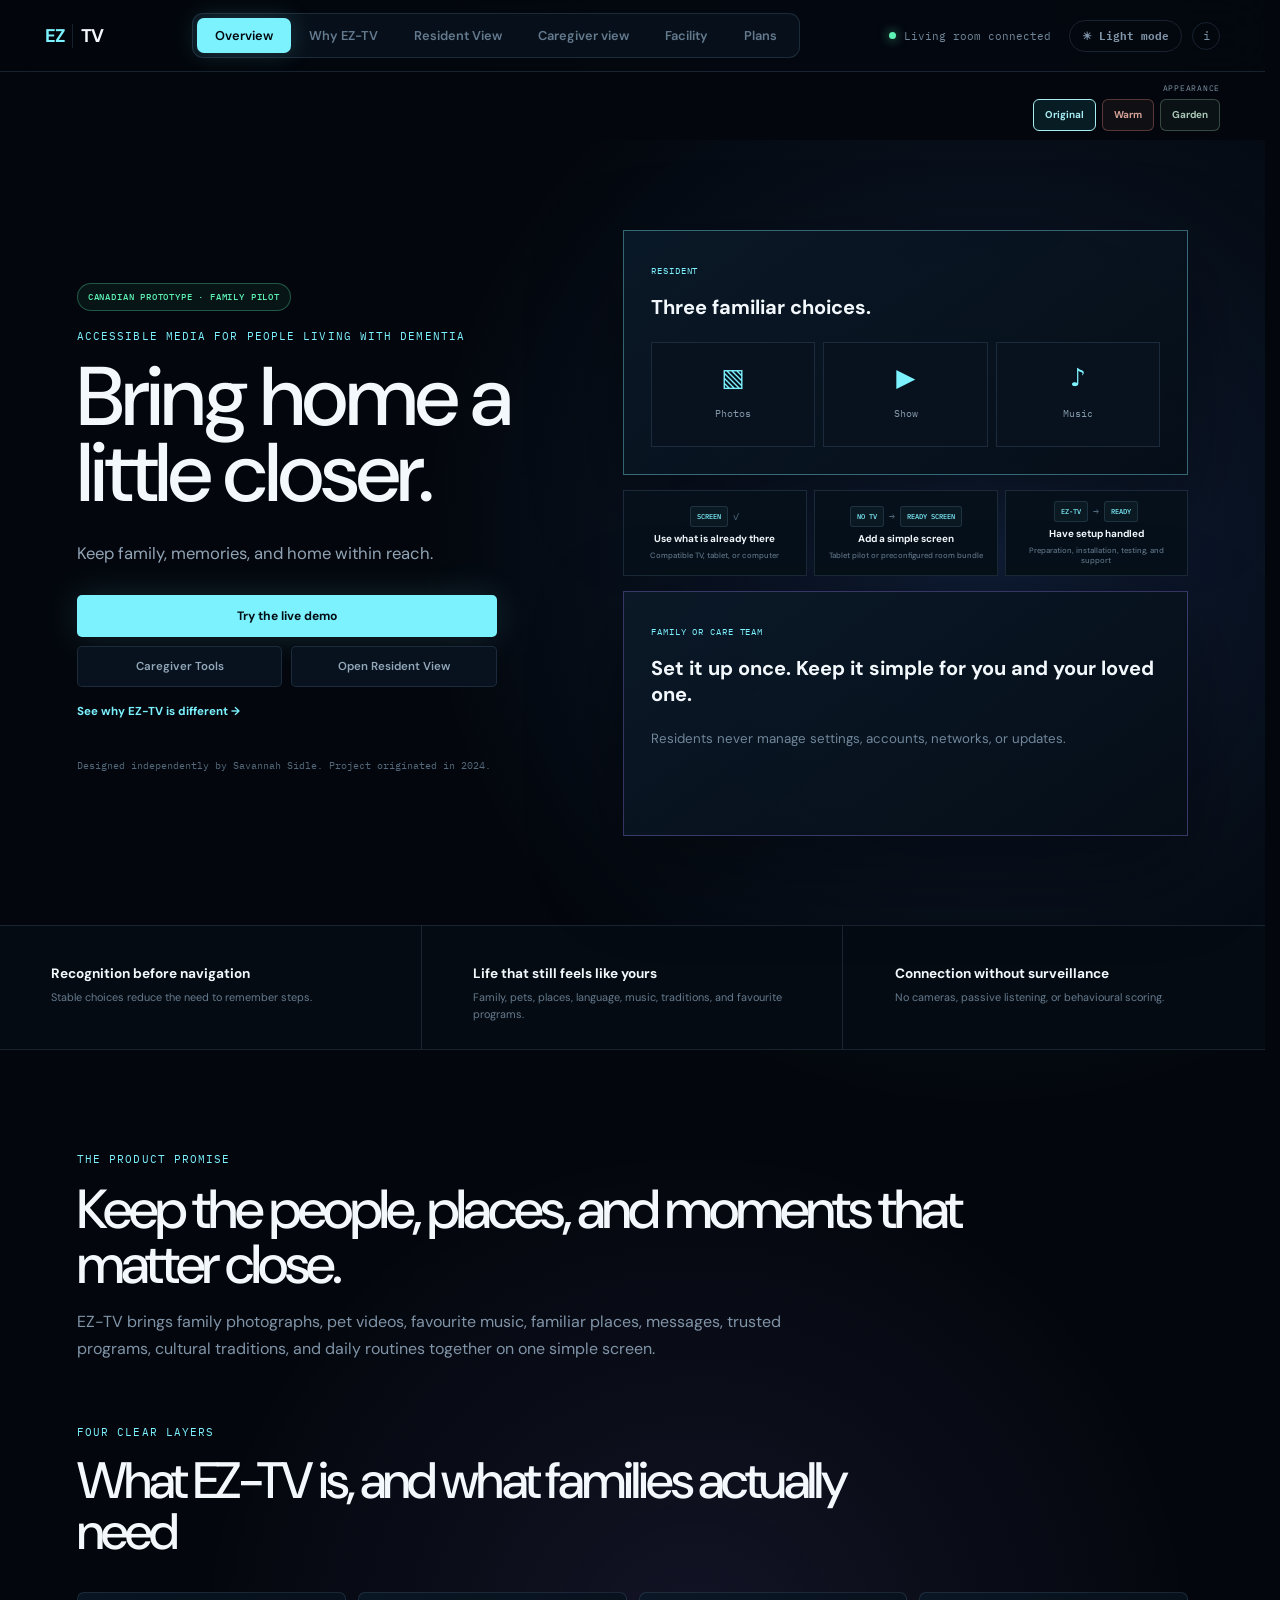
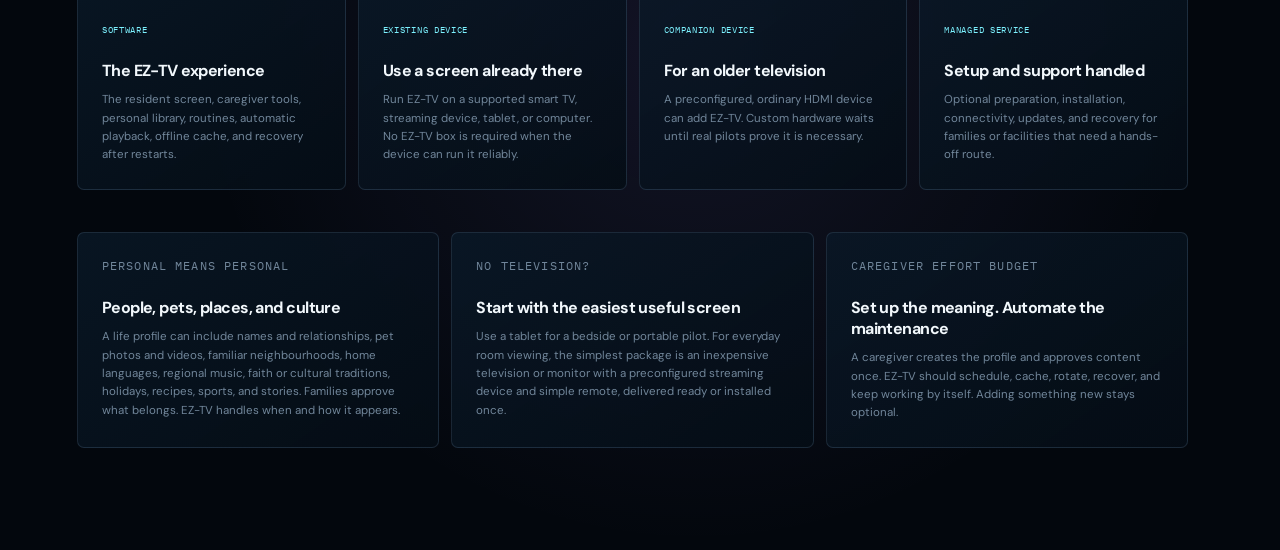
==== commit 08e90727: "Add consent-gated staff story card to paired pilot" ====
--- a/index.html
+++ b/index.html
@@ -148,7 +148,7 @@
           </section>
 
           <section class="privacy-section" aria-labelledby="privacyHeading">
-            <div><p class="mono-label">PRIVACY AND DIGNITY</p><h2 id="privacyHeading">Family connection should not require surveillance.</h2><p>Real family media will live inside a private paired account. The public demo uses fictional profiles and anonymous illustrated content; a real paired pilot needs consent and privacy review.</p></div>
+            <div><p class="mono-label">PRIVACY AND DIGNITY</p><h2 id="privacyHeading">Family connection should not require surveillance.</h2><p>Real family media will live inside a private paired account. The public demo uses anonymous illustrated media and sample story details. Do not enter private family information here; a real paired pilot needs consent and privacy review.</p></div>
             <div class="privacy-rules"><p><b>Invite-only access</b><span>Only approved caregivers can view or change a resident profile.</span></p><p><b>Expiring pairing</b><span>A one-time code connects a resident screen and cannot be reused.</span></p><p><b>Minimum collection</b><span>Store the media and preferences needed for the experience, without creating health or behavioural profiles.</span></p><p><b>Caregiver control</b><span>Download, reorder, remove, disconnect, and permanently delete family content.</span></p><p><b>Protected storage</b><span>Encrypt information in transit and at rest, with each resident’s files isolated from every other account.</span></p></div>
           </section>
 
@@ -180,7 +180,7 @@
               <details><summary>Can families add Spotify, television, or computer media?</summary><p>The first pilot will support private uploaded media and approved links. Streaming integrations come later because account permissions, licensing, advertisements, and changing interfaces can break the resident experience.</p></details>
               <details><summary>What does culturally relevant content mean?</summary><p>It means content chosen from the resident’s real life: community, places, music, faith, holidays, food, sports, and traditions. The resident or family approves what belongs in their profile. EZ-TV should never infer anyone’s identity or assign generic cultural content.</p></details>
               <details><summary>Who handles the ongoing work?</summary><p>At home, a family caregiver chooses the initial media and can add to it when they wish. In care, the facility would provide screen and network access; it should not need to choose daily programmes. EZ-TV would need to handle scheduling, caching, updates, and recovery. Those provider responsibilities are a proposed service model and need a real pilot before we can promise them.</p></details>
-              <details><summary>Is real family content used in this public demo?</summary><p>No. The public prototype uses fictional names and anonymous demonstration media. Real family content belongs only in a private paired account after a privacy and consent review.</p></details>
+              <details><summary>Is real family content used in this public demo?</summary><p>No. The public prototype uses illustrative media and sample story details, with Wanda and Savannah named to show the experience. Real family photos belong only in a private paired account after a privacy and consent review.</p></details>
               <details><summary>Who is EZ-TV for?</summary><p>The primary audience is people living with dementia and the families or care teams supporting them. The same simplified approach may also help older adults and people with cognitive, motor, visual, or technology-access barriers. Wanda is the first real pilot, with broader family and care-home use guiding the next stages.</p></details>
             </div>
           </section>
--- a/styles.css
+++ b/styles.css
@@ -438,10 +438,10 @@
 .signature-grid{display:grid;grid-template-columns:repeat(4,1fr);gap:12px}
 .signature-grid article{min-height:190px;padding:24px;border:1px solid var(--line);background:linear-gradient(145deg,rgba(10,25,40,.8),rgba(5,13,22,.88));border-radius:7px}
 .signature-grid b{font-size:.92rem}
-.comparison-table{border:1px solid var(--line);border-radius:7px;overflow:hidden}
-.comparison-row{display:grid;grid-template-columns:.62fr 1.2fr 1.15fr 1.15fr 1.1fr 1.3fr;gap:1px;background:var(--line);border-bottom:1px solid var(--line)}
-.comparison-row:last-child{border-bottom:0}
-.comparison-row>*{background:#07111c;padding:17px 18px;color:#8296a8;font-size:.7rem;line-height:1.5}
+.comparison-scroll{overflow-x:auto;max-width:100%}.comparison-table{display:table;table-layout:fixed;width:100%;min-width:1360px;border:1px solid var(--line);border-radius:7px;border-collapse:collapse}
+.comparison-row{display:table-row}
+.comparison-row>*{display:table-cell;vertical-align:top;border:1px solid var(--line);background:#07111c;padding:17px 18px;color:#8296a8;font-size:.7rem;line-height:1.5;overflow-wrap:anywhere}
+.comparison-row>*:nth-child(1){width:13%}.comparison-row>*:nth-child(2){width:18%}.comparison-row>*:nth-child(3){width:17%}.comparison-row>*:nth-child(4){width:17%}.comparison-row>*:nth-child(5){width:16%}.comparison-row>*:nth-child(6){width:19%}
 .comparison-row>b{color:var(--text);font-size:.78rem}
 .comparison-head>*{color:#5f7487;font:.55rem var(--mono);letter-spacing:.07em;text-transform:uppercase}
 .comparison-row.eztv-row>*{background:rgba(125,242,255,.07)}
@@ -513,7 +513,7 @@
   .how-grid,.signature-grid{grid-template-columns:repeat(2,1fr)}
   .proof-grid{grid-template-columns:repeat(2,1fr)}
   .control-grid,.audience-grid{grid-template-columns:repeat(2,1fr)}
-  .comparison-row{grid-template-columns:.62fr 1.2fr 1.15fr 1.15fr 1.1fr 1.3fr}
+  .comparison-row{display:table-row}
 }
 @media(max-width:900px){
   .difference-hero,.privacy-section,.pilot-section{grid-template-columns:1fr}
@@ -521,7 +521,7 @@
   .readiness-grid{grid-template-columns:1fr}
   .accessibility-grid{grid-template-columns:repeat(2,1fr)}
   .rollout-path{grid-template-columns:1fr}.rollout-path i{transform:rotate(90deg);text-align:center}
-  .comparison-table{overflow-x:auto}.comparison-row{min-width:1320px}
+  .comparison-section{overflow-x:auto}
   .pilot-section{gap:25px}.pilot-actions{max-width:420px}
 }
 @media(max-width:680px){
@@ -808,3 +808,6 @@
 body.light-mode[data-interface-theme="garden"] .setup-question button.active{background:#cfe0d3;border-color:#93b09b;color:#304c39}
 body.light-mode[data-interface-theme="garden"] .page-appearance button[data-interface-theme="garden"]{background:#f0f6f1;border-color:#b2c9b8;color:#55755f}
 body.light-mode[data-interface-theme="garden"] .page-appearance button[data-interface-theme="garden"].active{background:#dbe9de;border-color:#82a18b;color:#3f624a;box-shadow:0 3px 10px rgba(54,92,66,.08)}
+
+.story-actions{display:flex;gap:10px;flex-wrap:wrap;justify-content:flex-end}.print-story-card{display:none}
+@media print{body>*{display:none!important}body>#printStoryCard{display:block!important;max-width:720px;margin:0 auto;padding:18px;color:#172d35;background:white;font:18px/1.5 Arial,sans-serif}#printStoryCard img{width:220px;height:170px;object-fit:cover;border-radius:8px}#printStoryCard h1{font-size:32px}#printStoryCard h2{font-size:21px}#printStoryCard footer{border-top:1px solid #aaa;margin-top:24px;padding-top:12px;font-size:14px}}
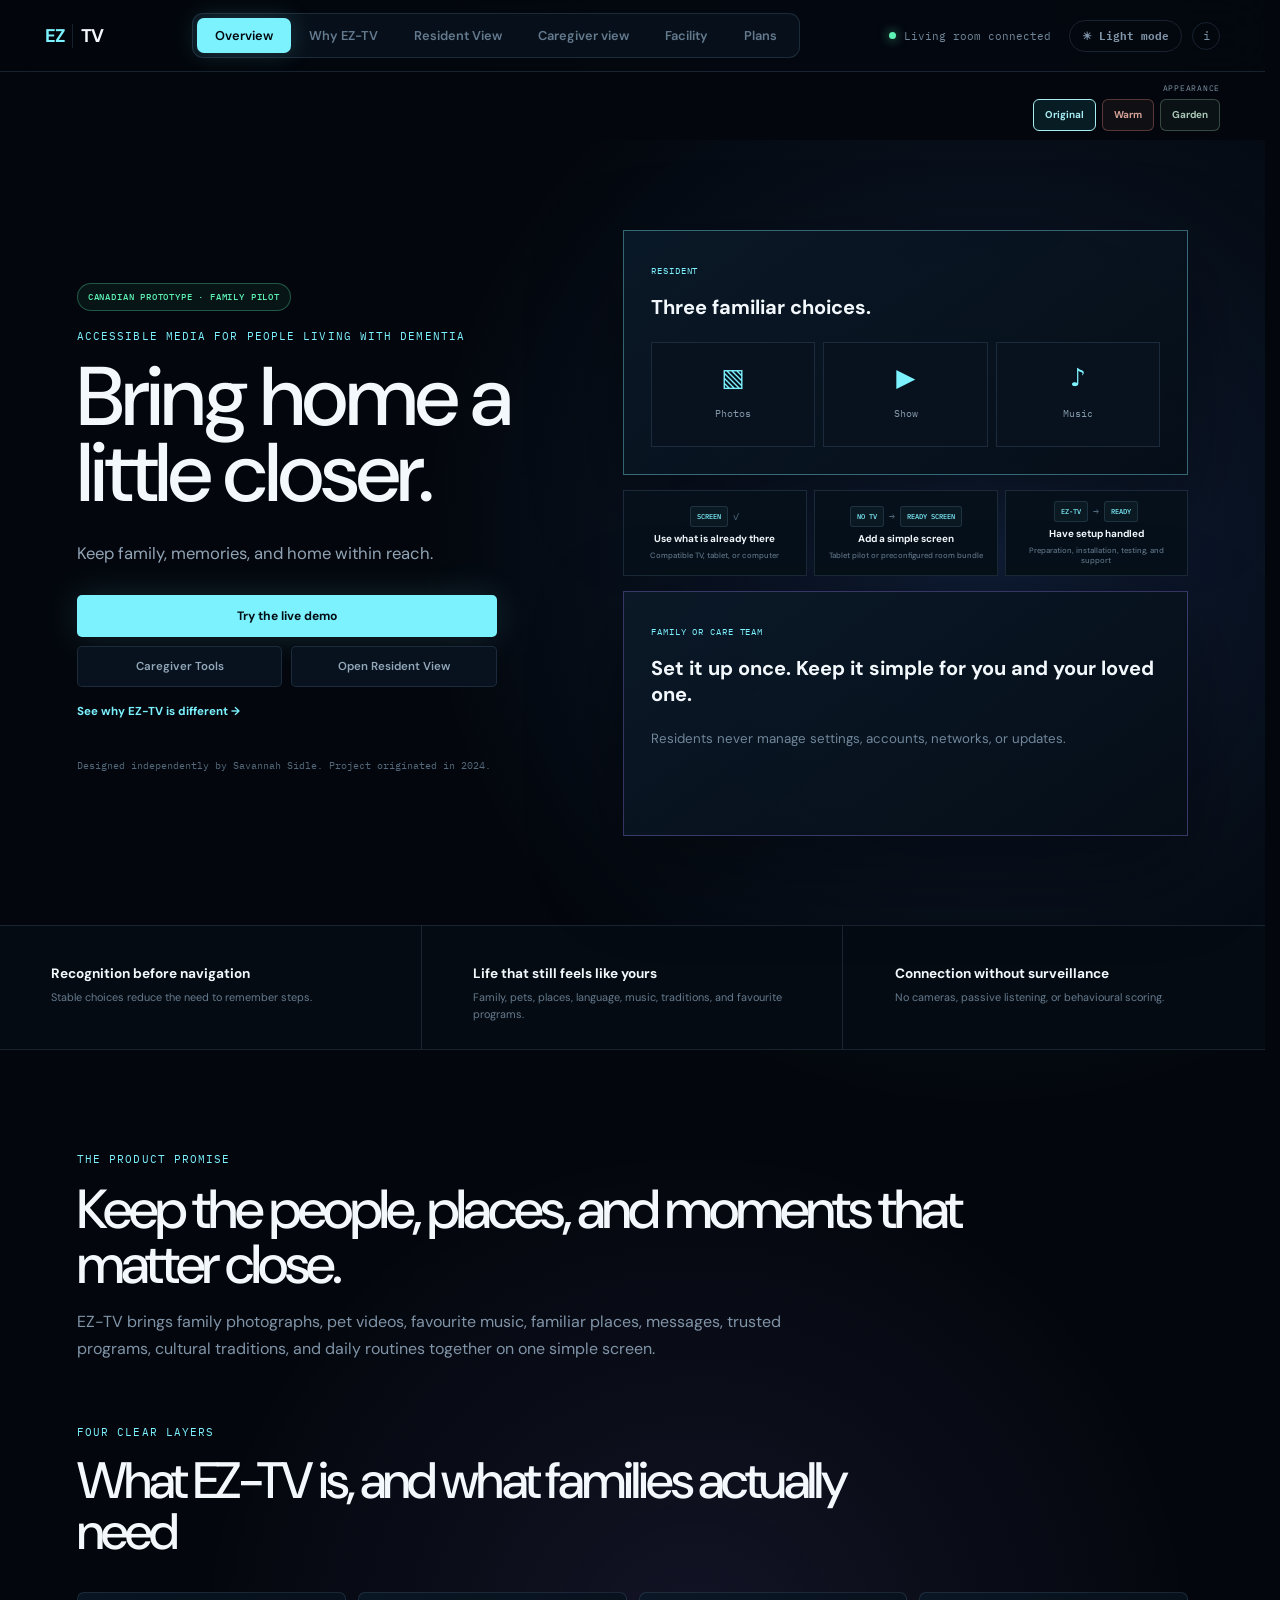
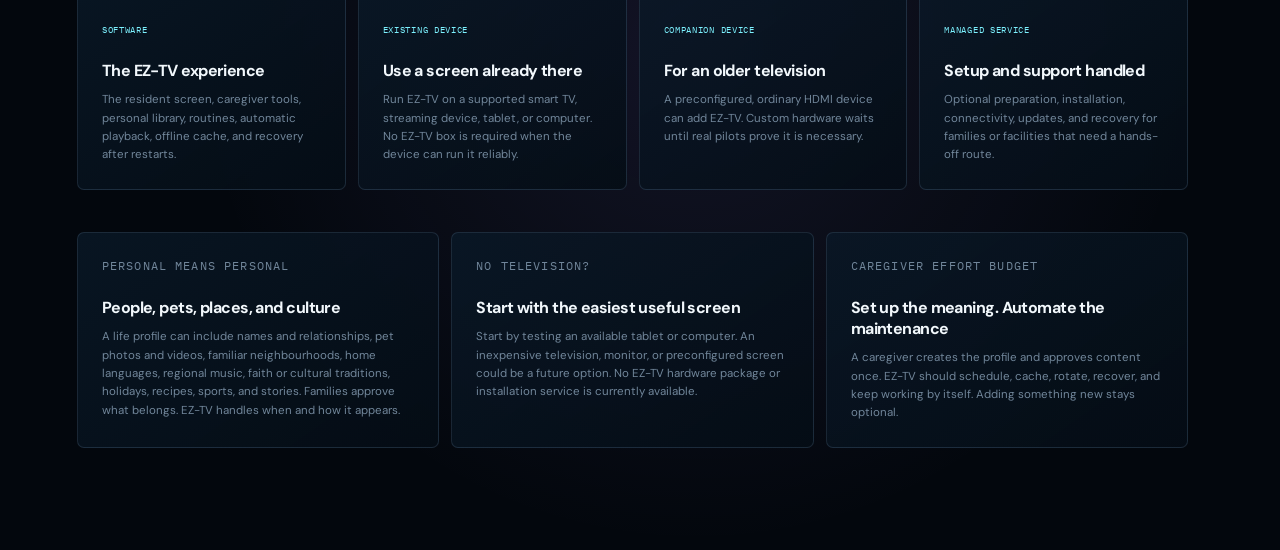
==== commit b5343580: "Clarify dementia-first familiarity concept, TBD pricing, and comparison layout" ====
--- a/index.html
+++ b/index.html
@@ -10,7 +10,7 @@
   <link rel="preconnect" href="https://fonts.googleapis.com">
   <link rel="preconnect" href="https://fonts.gstatic.com" crossorigin>
   <link href="https://fonts.googleapis.com/css2?family=DM+Sans:wght@400;500;600;700&family=IBM+Plex+Mono:wght@400;500&display=swap" rel="stylesheet">
-  <link rel="stylesheet" href="styles.css?v=38">
+  <link rel="stylesheet" href="styles.css?v=40">
 </head>
 <body>
   <div class="app-shell">
@@ -55,7 +55,7 @@
         <div class="home-story">
           <section class="home-promise"><p class="mono-label">THE PRODUCT PROMISE</p><h2>Keep the people, places, and moments that matter close.</h2><p>EZ-TV brings family photographs, pet videos, favourite music, familiar places, messages, trusted programs, cultural traditions, and daily routines together on one simple screen.</p></section>
           <section class="home-architecture" aria-labelledby="homeArchitectureHeading"><div class="difference-heading"><p class="mono-label">FOUR CLEAR LAYERS</p><h2 id="homeArchitectureHeading">What EZ-TV is, and what families actually need</h2></div><div class="home-architecture-grid"><article><span>SOFTWARE</span><h3>The EZ-TV experience</h3><p>The resident screen, caregiver tools, personal library, routines, automatic playback, offline cache, and recovery after restarts.</p></article><article><span>EXISTING DEVICE</span><h3>Use a screen already there</h3><p>Run EZ-TV on a supported smart TV, streaming device, tablet, or computer. No EZ-TV box is required when the device can run it reliably.</p></article><article><span>COMPANION DEVICE</span><h3>For an older television</h3><p>A preconfigured, ordinary HDMI device can add EZ-TV. Custom hardware waits until real pilots prove it is necessary.</p></article><article><span>MANAGED SERVICE</span><h3>Setup and support handled</h3><p>Optional preparation, installation, connectivity, updates, and recovery for families or facilities that need a hands-off route.</p></article></div></section>
-          <section class="home-life-grid"><article><p class="mono-label">PERSONAL MEANS PERSONAL</p><h3>People, pets, places, and culture</h3><p>A life profile can include names and relationships, pet photos and videos, familiar neighbourhoods, home languages, regional music, faith or cultural traditions, holidays, recipes, sports, and stories. Families approve what belongs. EZ-TV handles when and how it appears.</p></article><article><p class="mono-label">NO TELEVISION?</p><h3>Start with the easiest useful screen</h3><p>Use a tablet for a bedside or portable pilot. For everyday room viewing, the simplest package is an inexpensive television or monitor with a preconfigured streaming device and simple remote, delivered ready or installed once.</p></article><article><p class="mono-label">CAREGIVER EFFORT BUDGET</p><h3>Set up the meaning. Automate the maintenance</h3><p>A caregiver creates the profile and approves content once. EZ-TV should schedule, cache, rotate, recover, and keep working by itself. Adding something new stays optional.</p></article></section>
+          <section class="home-life-grid"><article><p class="mono-label">PERSONAL MEANS PERSONAL</p><h3>People, pets, places, and culture</h3><p>A life profile can include names and relationships, pet photos and videos, familiar neighbourhoods, home languages, regional music, faith or cultural traditions, holidays, recipes, sports, and stories. Families approve what belongs. EZ-TV handles when and how it appears.</p></article><article><p class="mono-label">NO TELEVISION?</p><h3>Start with the easiest useful screen</h3><p>Start by testing an available tablet or computer. An inexpensive television, monitor, or preconfigured screen could be a future option. No EZ-TV hardware package or installation service is currently available.</p></article><article><p class="mono-label">CAREGIVER EFFORT BUDGET</p><h3>Set up the meaning. Automate the maintenance</h3><p>A caregiver creates the profile and approves content once. EZ-TV should schedule, cache, rotate, recover, and keep working by itself. Adding something new stays optional.</p></article></section>
         </div>
       </section>
 
@@ -63,7 +63,7 @@
         <div class="difference-wrap">
           <header class="difference-hero">
             <div><p class="pilot-badge">CANADA-FIRST · DEMENTIA-SPECIFIC</p><p class="mono-label">WHY EZ-TV</p><h1>Designed around recognition,<br>not navigation.</h1></div>
-            <div class="difference-lead"><p>EZ-TV puts family-selected photographs, familiar programs, music, messages, and routines on a screen a person already recognizes. Caregivers manage the complexity elsewhere.</p><button class="primary-action" data-view-jump="resident">Experience Resident View</button></div>
+            <div class="difference-lead"><p>EZ-TV is being designed to keep a person’s familiar world accessible when remembering how to operate technology becomes difficult. Familiar people, places, voices, and routines should remain available between visits, including on days when choosing or finding a remote is too much.</p><button class="primary-action" data-view-jump="resident">Experience Resident View</button></div>
           </header>
 
           <section class="how-section" aria-labelledby="howHeading">
@@ -77,11 +77,12 @@
           </section>
 
           <section class="control-section" aria-labelledby="controlHeading">
-            <div class="difference-heading"><p class="mono-label">NO TOUCHSCREEN REQUIRED</p><h2 id="controlHeading">Choose the interaction that feels most familiar.</h2><p>The resident interface stays the same. Families choose how the person reaches it, including the option to do nothing while a caregiver starts content remotely.</p></div>
+            <div class="difference-heading"><p class="mono-label">NO TOUCHSCREEN REQUIRED</p><h2 id="controlHeading">Choose the interaction that feels most familiar.</h2><p>Interaction is a spectrum. A remote may suit one person and be lost or unrecognizable to another. Test what Wanda can benefit from on a difficult day, including familiar content that needs no action from her.</p></div>
             <div class="control-grid">
-              <article class="control-primary"><span class="control-art remote-art"><i></i><i></i><i></i></span><div><small>PLANNED DEFAULT</small><b>Simple remote</b><p>Three direct media buttons, back, volume, and power. No app launcher or maze of tiny keys.</p></div></article>
-              <article><span class="control-art caregiver-art">↗</span><div><small>IN THE DEMO</small><b>Caregiver control</b><p>A trusted person starts photos, television, or music from another phone or computer. The resident does nothing.</p></div></article>
-              <article><span class="control-art touch-art">◎</span><div><small>OPTIONAL</small><b>Touch or mouse</b><p>Large targets work on a touchscreen, tablet, computer, or pointer device when direct selection is comfortable.</p></div></article>
+              <article class="control-primary"><span class="control-art caregiver-art">↻</span><div><small>PROTOTYPE / TEST</small><b>Familiar content without a button press</b><p>A basic routine is available to test. Dependable scheduled playback and automatic rotation are development goals, including when the resident cannot find or use a control.</p></div></article>
+              <article><span class="control-art remote-art"><i></i><i></i><i></i></span><div><small>FUTURE POSSIBILITY · OPTIONAL</small><b>Simplified remote</b><p>Only for someone who can find, recognize, and use it reliably. Remote-free access is a core requirement.</p></div></article>
+              <article><span class="control-art caregiver-art">↗</span><div><small>PROTOTYPE / TEST</small><b>Caregiver-controlled content</b><p>Paired updates and a basic routine can be tested. Starting media from the public caregiver preview is a simulation, not a verified remote playback service.</p></div></article>
+              <article><span class="control-art touch-art">◎</span><div><small>AVAILABLE NOW · BROWSER PROTOTYPE</small><b>Large fixed controls</b><p>Large browser targets support touch or a pointer where appropriate. Fixed bedside or furniture-mounted controls would need separate testing.</p></div></article>
               <article><span class="control-art switch-art">●</span><div><small>PLANNED · REQUIRES USER TESTING</small><b>Adaptive switch</b><p>One or two switches can move through the three choices and select one for people with limited movement.</p></div></article>
               <article><span class="control-art keyboard-art">↹</span><div><small>AVAILABLE IN A BROWSER</small><b>Keyboard</b><p>Arrow, Tab, Enter, and Escape controls support setup, testing, and familiar keyboards.</p></div></article>
               <article><span class="control-art voice-art">●</span><div><small>OPTIONAL · PLANNED</small><b>Press-to-speak voice</b><p>Say “photos,” “show,” or “music” after pressing the voice button. No passive listening in the room.</p></div></article>
@@ -92,8 +93,8 @@
             <div class="difference-heading"><p class="mono-label">WHO EZ-TV IS FOR</p><h2 id="audienceHeading">Different people need different amounts of help.</h2><p>Wanda is the first real pilot. The product is being designed for families and care teams supporting people whose memory, attention, movement, vision, or confidence with technology has changed.</p></div>
             <div class="audience-grid">
               <article><span>I CAN CHOOSE</span><h3>People who still want control</h3><p>Three familiar choices replace app grids, streaming menus, passwords, and changing layouts.</p></article>
-              <article><span>HELP ME START IT</span><h3>People who need some support</h3><p>A simple remote, adaptive switch, voice button, or nearby caregiver can start the same resident experience.</p></article>
-              <article><span>START IT FOR ME</span><h3>People who need full assistance</h3><p>Family or staff can begin a familiar album, program, or playlist remotely without requiring a response.</p></article>
+              <article><span>HELP ME START IT</span><h3>People who need some support</h3><p>Large fixed controls or help from a trusted person may suit some residents. Remotes, switches, and voice require individual testing.</p></article>
+              <article><span>START IT FOR ME</span><h3>People who need full assistance</h3><p>The goal is scheduled familiar content without requiring a response or staff to start every session. The basic routine prototype needs testing in daily use.</p></article>
               <article><span>I SUPPORT SOMEONE</span><h3>Families and care partners</h3><p>Update meaningful content from elsewhere without teaching the resident another platform.</p></article>
               <article><span>WE SUPPORT MANY</span><h3>Long-term care and memory care</h3><p>Give each resident an individual familiar world while staff keep one manageable workflow.</p></article>
               <article><span>SIMPLER HELPS ME TOO</span><h3>People beyond dementia care</h3><p>The same approach may help older adults and people with cognitive, motor, visual, or technology-access barriers.</p></article>
@@ -101,34 +102,59 @@
           </section>
 
           <section class="signature-section" aria-labelledby="signatureHeading">
-            <div class="difference-heading"><p class="mono-label">THE FIRST JOB</p><h2 id="signatureHeading">Help someone feel known, wherever they are in the home.</h2><p>A television in Wanda’s room misses the moments when she is elsewhere. Start with family-approved photos, one short story, and a reassuring message that Wanda can see on her screen and staff can use, with permission, where they meet her. Test this with Wanda before claiming it changes her experience.</p></div>
+            <div class="difference-heading"><p class="mono-label">THE FIRST JOB</p><h2 id="signatureHeading">Let Wanda find Savannah whenever she wants.</h2><p>Start with a familiar photograph, Savannah’s own short message or recording, and one large button Wanda can use to send a heart back. Test this on Wanda’s screen before expanding into care-home workflows.</p></div>
             <div class="signature-grid">
-              <article><b>For Wanda</b><p>See familiar faces and a brief message from home without opening an app or replying.</p></article>
-              <article><b>For staff</b><p>Use an approved, printable one-page story as a conversation cue when Wanda is away from her screen. Agree with the home where it belongs.</p></article>
-              <article><b>For family</b><p>Add a photo once or send a small hello when you want to. There is no daily posting requirement.</p></article>
-              <article><b>What to test</b><p>Does Wanda find comfort in it? Do staff actually use it? How much work does it add to anyone’s day?</p></article>
+              <article><b>Where’s Savannah?</b><p>One familiar face and a genuine family message. An optional recording uses Savannah’s real voice.</p></article>
+              <article><b>A heart back</b><p>One large tap, with no typing or scheduled call. The split-screen demo shows the exchange; sending it across devices still needs a secure return connection.</p></article>
+              <article><b>Nothing new today?</b><p>Wanda’s existing photos and choices remain. Fresh family messages are optional, not another daily job.</p></article>
+              <article><b>Maybe later</b><p>After Visit Message: a short family recording to revisit between visits. This concept can be evaluated after testing the familiar-message and heart-reply interactions.</p></article>
             </div>
           </section>
 
           <section class="comparison-section" aria-labelledby="comparisonHeading">
-            <div class="difference-heading"><p class="mono-label">THE LANDSCAPE</p><h2 id="comparisonHeading">Who keeps it going?</h2><p>These products solve real problems. The useful comparison is where setup and continuing work land: with family, care staff, or the provider. Tasks vary by home and care setting. A blank staff task in a household means there is no facility involved.</p></div>
+            <div class="difference-heading"><p class="mono-label">THE LANDSCAPE</p><h2 id="comparisonHeading">Existing alternatives</h2><p>These products solve real problems. The useful comparison is where setup and continuing work land: with family, care staff, or the provider. Tasks vary by home and care setting. A blank staff task in a household means there is no facility involved.</p></div>
             <div class="comparison-scroll" tabindex="0" aria-label="Scroll comparison table horizontally"><div class="comparison-table" role="table" aria-label="Comparison of EZ-TV and related services">
-              <div class="comparison-row comparison-head" role="row"><span role="columnheader">Service</span><span role="columnheader">Strength</span><span role="columnheader">Family work</span><span role="columnheader">Facility work, if used there</span><span role="columnheader">Provider / system work</span><span role="columnheader">What EZ-TV must prove</span></div>
-              <div class="comparison-row eztv-row" role="row"><b role="cell">EZ-TV <small>prototype</small></b><span role="cell">Personal media, stable three-choice screen, and a scheduled channel prototype</span><span role="cell">Choose and approve material once; optional additions. Real time cost is unmeasured.</span><span role="cell">Planned: authorize a screen at intake, then respond only to exceptions. Untested.</span><span role="cell">Today: browser sync and local cache. Managed installation, device recovery, and support are not operating services.</span><span role="cell">One resident’s channel can move settings while family and staff spend fewer minutes maintaining it.</span></div>
-              <div class="comparison-row" role="row"><b role="cell">JubileeTV</b><span role="cell">Remote TV help, calls, photos, favourites, reminders, and passive viewing modes</span><span role="cell">Connect equipment and sources; set preferences; share content or intervene through app.</span><span role="cell">Help with room TV/source and network where facility rules allow; ongoing involvement varies.</span><span role="cell">Supplies console, app, membership, and support.</span><span role="cell">A personal channel that runs across home and care with no daily staff selection; do not claim Jubilee lacks simple controls.</span></div>
-              <div class="comparison-row" role="row"><b role="cell">Memory Lane TV</b><span role="cell">Large dementia-focused catalogue, personalized playlists, and all-day programming</span><span role="cell">Select preferences and optional personal media; viewing may then run as a channel.</span><span role="cell">Choose or start content for individual or group use; staffing depends on deployment.</span><span role="cell">Provides and refreshes programming and personalization options.</span><span role="cell">Does one person’s own media and preferences remain useful with less selection work?</span></div>
-              <div class="comparison-row" role="row"><b role="cell">KOMP / KOMP Pro</b><span role="cell">One-button screen, automatic family photos and calls; Pro adds a staff portal and 4G</span><span role="cell">Pair device and invite family; share material when desired.</span><span role="cell">Pro: provision users and optionally send messages, calls, or schedules.</span><span role="cell">Provides hardware, cellular connection, updates, and organizational tools.</span><span role="cell">A full-size familiar TV and show/music routines that do not depend on new family posts.</span></div>
-              <div class="comparison-row" role="row"><b role="cell">My Life TV</b><span role="cell">Dementia-friendly on-demand films for home and care settings</span><span role="cell">Open or choose programmes at home.</span><span role="cell">Select programmes for individual or group sessions.</span><span role="cell">Creates and distributes the film catalogue.</span><span role="cell">A person’s family-owned channel, alongside entertainment, on their own screen.</span></div>
-              <div class="comparison-row" role="row"><b role="cell">LifeLoop / iN2L</b><span role="cell">Rich facility engagement, life stories, family sharing, calendars, and staff tools</span><span role="cell">May contribute stories or photos through family portal.</span><span role="cell">Facility onboarding, profiles, calendars, and use of engagement content.</span><span role="cell">Supplies platform, content, and enterprise support.</span><span role="cell">A private resident screen and portable family-approved channel that does not add a daily staff workflow.</span></div>
+              <div class="comparison-row comparison-head" role="row"><span role="columnheader">Service</span><span role="columnheader">Strength</span><span role="columnheader">Family work</span><span role="columnheader">Facility work, if used there</span><span role="columnheader">Provider / system work</span></div>
+              <div class="comparison-row eztv-row" role="row"><b role="cell">EZ-TV <small>prototype</small></b><span role="cell">Three-choice screen plus a resident-initiated family message and heart reply demo</span><span role="cell">Choose a familiar photo and write or record a genuine message once. Real time cost is unmeasured.</span><span role="cell">Wanda lives in long-term care. The first pilot needs room access and setup agreement; routine staff administration is not the goal.</span><span role="cell">Browser pairing and caregiver-to-screen updates can be tested. The heart reaches the caregiver only in the split-screen simulation today.</span></div>
+              <div class="comparison-row" role="row"><b role="cell">JubileeTV</b><span role="cell">Remote TV help, calls, photos, favourites, reminders, and passive viewing modes</span><span role="cell">Connect equipment and sources; set preferences; share content or intervene through app.</span><span role="cell">Help with room TV/source and network where facility rules allow; ongoing involvement varies.</span><span role="cell">Supplies console, app, membership, and support.</span></div>
+              <div class="comparison-row" role="row"><b role="cell">Memory Lane TV</b><span role="cell">Large dementia-focused catalogue, personalized playlists, and all-day programming</span><span role="cell">Select preferences and optional personal media; viewing may then run as a channel.</span><span role="cell">Choose or start content for individual or group use; staffing depends on deployment.</span><span role="cell">Provides and refreshes programming and personalization options.</span></div>
+              <div class="comparison-row" role="row"><b role="cell">KOMP / KOMP Pro</b><span role="cell">One-button screen, automatic family photos and calls; Pro adds a staff portal and 4G</span><span role="cell">Pair device and invite family; share material when desired.</span><span role="cell">Pro: provision users and optionally send messages, calls, or schedules.</span><span role="cell">Provides hardware, cellular connection, updates, and organizational tools.</span></div>
+              <div class="comparison-row" role="row"><b role="cell">My Life TV</b><span role="cell">Dementia-friendly on-demand films for home and care settings</span><span role="cell">Open or choose programmes at home.</span><span role="cell">Select programmes for individual or group sessions.</span><span role="cell">Creates and distributes the film catalogue.</span></div>
+              <div class="comparison-row" role="row"><b role="cell">LifeLoop / iN2L</b><span role="cell">Rich facility engagement, life stories, family sharing, calendars, and staff tools</span><span role="cell">May contribute stories or photos through family portal.</span><span role="cell">Facility onboarding, profiles, calendars, and use of engagement content.</span><span role="cell">Supplies platform, content, and enterprise support.</span></div>
             </div>
             </div><p class="source-note">Reviewed September 2026. Work allocation is an inference from published setup and feature descriptions, not measured caregiver or staff time. <a href="https://getjubileetv.com/pages/how-it-works" target="_blank" rel="noopener">JubileeTV</a> · <a href="https://www.memory-lane.tv/" target="_blank" rel="noopener">Memory Lane TV</a> · <a href="https://help.komp.family/introduction-to-komp-pro" target="_blank" rel="noopener">KOMP Pro</a> · <a href="https://www.mylifefilms.org/pages/about" target="_blank" rel="noopener">My Life TV</a> · <a href="https://lifeloop.com/engagement/engagement-products/insights" target="_blank" rel="noopener">LifeLoop / iN2L</a></p>
           </section>
 
+
+          <section class="signature-section" aria-labelledby="approachHeading">
+            <div class="difference-heading"><p class="mono-label">EZ-TV APPROACH</p><h2 id="approachHeading">Keep a familiar world within reach.</h2><p>A continuity and familiarity system for people living with dementia whose ability to operate technology may change or disappear. The proposed distinction is how personal content, passive access, changing abilities, and everyday care settings work together. Individual features also exist in other products; superiority has not been established.</p></div>
+            <div class="signature-grid"><article><b>AVAILABLE NOW</b><p>A browser prototype with three large choices, caregiver photo organization, captions, stories, and familiar-place groups. These are prototype capabilities, not a finished care service.</p></article><article><b>PROTOTYPE / TEST</b><p>Code pairing, caregiver updates, basic daily routines, and saved content during interruptions need testing on Wanda’s actual devices and room connection.</p></article><article><b>FUTURE POSSIBILITY</b><p>Progressive simplification, automatic photo rotation, reliable restart recovery, USB packages, mounted controls, and facility-wide delivery require further development.</p></article></div>
+          </section>
+          <section class="signature-section" aria-labelledby="placesHeading">
+            <div class="difference-heading"><p class="mono-label">PLACES YOU KNOW · PROTOTYPE / TEST</p><h2 id="placesHeading">Wanda’s Newfoundland</h2><p>Your world did not disappear when you entered long-term care. A small family-selected collection can bring home, the coastline, familiar communities, and people back into view.</p></div>
+            <div class="signature-grid"><article><b>A place, a person, a story</b><p>Use photographs of her home, neighbourhood, family homes, landmarks, and old gatherings. Add a short caption or real familiar voice recalling the place. Familiar-place photo groups and voice stories are available in the paired prototype.</p></article><article><b>Recognition without navigation</b><p>No map to operate or route to remember. A future gentle sequence could combine family videos, favourite music associated with home, and familiar scenery. Generic coastline imagery must never be labelled as Wanda’s actual home.</p></article><article><b>Connection between visits</b><p>Family greetings, personal history, familiar shows, music, voices, and predictable routines can remain available when nobody adds something new. First-language and cultural material remain optional future directions. Technology supplements human contact.</p></article></div>
+          </section>
+          <section class="signature-section" aria-labelledby="progressiveHeading">
+            <div class="difference-heading"><p class="mono-label">PROGRESSIVE INTERACTION · FUTURE POSSIBILITY</p><h2 id="progressiveHeading">Fewer steps as needs change.</h2><p>Keep the same personal collection while a caregiver adjusts the amount of interaction. Changes should be deliberate and tested with the person, never inferred automatically from surveillance.</p></div>
+            <div class="signature-grid"><article><b>Choose</b><p>Stable large choices, recognizable pictures, or an optional simplified remote for someone who can use it.</p></article><article><b>One familiar action</b><p>One large choice or a fixed control in a familiar place. Optional familiar voice prompts only where they help.</p></article><article><b>No action required</b><p>Scheduled familiar content and gentle rotation, with quiet hours and a simple way to stop. The aim is to simplify without replacing the whole system.</p></article></div>
+          </section>
+          <section class="signature-section" aria-labelledby="followsHeading">
+            <div class="difference-heading"><p class="mono-label">FAMILIARITY THAT FOLLOWS · FUTURE POSSIBILITY</p><h2 id="followsHeading">The resident should not have to remember where the technology is.</h2><p>Wanda wanders frequently. A room television alone cannot meet that reality. Explore access at meaningful places throughout her day, without requiring her to carry or locate a device.</p></div>
+            <div class="signature-grid"><article><b>A small familiar display</b><p>PRODUCT CONCEPT: an inexpensive photo-frame-style interface inspired by the simplicity of displays such as Skylight. Bedside screens, a tablet, or small displays in appropriate familiar locations need usability and cost testing.</p></article><article><b>A control that stays put</b><p>PRODUCT CONCEPT: a tethered or attached interface at a bedside, chair, wheelchair, or walker. Explore durable, wipeable, replaceable materials, soft or flexible surfaces, and water resistance where feasible. Attachment safety, reach, cleaning, and comfort must be assessed before use.</p></article><article><b>Minimal upkeep</b><p>Explore wired power or low-power controls to avoid charging every shift. USB configuration, a local connection, a caregiver device, or a future EZ-TV Hub are possibilities. No finalized hardware, complex resident menus, or supplied Hub exists.</p></article><article><b>Shared spaces, thoughtfully</b><p>A family-approved familiar-content station or existing facility screen could help beyond the bedroom. Personal material needs appropriate consent and display boundaries. Context-aware access needs privacy and feasibility testing; EZ-TV does not currently locate or track residents.</p></article></div>
+          </section>
+          <section class="proof-section" aria-labelledby="validateHeading">
+            <div class="difference-heading"><p class="mono-label">STILL TO VALIDATE</p><h2 id="validateHeading">Could Wanda benefit on a difficult day?</h2><p>Every proposal must reduce cognitive effort, increase familiarity, preserve connection, or reduce family and staff burden.</p></div>
+            <div class="proof-grid"><article><strong>Access without remembering</strong><p>Can she enjoy familiar content without locating equipment, following instructions, interpreting abstract icons, or completing a sequence?</p></article><article><strong>Continuity beyond the room</strong><p>Where does familiarity help during her day, and can it be available there without extra staff tasks?</p></article><article><strong>Reliable daily use</strong><p>Test playback, quiet hours, outages, recovery, and changing interaction needs on actual devices. A browser demo does not establish reliability.</p></article><article><strong>Less work, affordable access</strong><p>Measure family and staff setup, charging, reconnecting, content selection, and troubleshooting. Compare real effort and total cost with alternatives.</p></article></div>
+          </section>
+          <section class="signature-section" aria-labelledby="principlesHeading">
+            <div class="difference-heading"><p class="mono-label">PRODUCT PRINCIPLES</p><h2 id="principlesHeading">Familiarity with fewer demands.</h2></div>
+            <div class="signature-grid"><article><b>Familiar</b><p>People, voices, places, routines, and media with personal meaning.</p></article><article><b>Findable</b><p>The resident should not need to remember where an interface was left.</p></article><article><b>Passive when necessary</b><p>Interaction should not be required for the system to provide value.</p></article><article><b>Personal</b><p>Wanda should see Wanda’s life, with family-approved content that respects her preferences.</p></article><article><b>Adaptable</b><p>The interface should become simpler as abilities change.</p></article><article><b>Affordable</b><p>Useful familiarity should not depend on expensive hardware.</p></article><article><b>Low burden</b><p>Family and staff should not inherit another daily chore. Configure remotely where feasible; keep useful saved content when nobody manages it today.</p></article></div>
+          </section>
           <section class="setup-plain" aria-labelledby="setupPlainHeading">
             <div class="difference-heading"><p class="mono-label">GETTING STARTED</p><h2 id="setupPlainHeading">How would I set this up for Wanda?</h2><p>One caregiver device and one screen for Wanda. Start with a computer or tablet; test television access later.</p></div>
             <div class="setup-plain-grid">
               <article><span>TEST TODAY</span><h3>Caregiver phone + Wanda’s screen</h3><ol><li>Open Resident View on Wanda’s computer or tablet. A compatible television browser can be tested later.</li><li>Open Caregiver Setup on your phone or another computer.</li><li>Enter the one-time code shown on Wanda’s screen into Caregiver Setup.</li><li>Add two or three familiar photos and one small message. Check both screens together.</li></ol><p>The website’s split-screen demo only simulates this connection. The paired prototype needs its cloud setup and a two-device test before Wanda uses it independently.</p><a href="prototype-demo/">Open the paired prototype →</a></article>
-              <article><span>TV PILOT · TO VALIDATE</span><h3>Use an existing screen first</h3><ol><li>If her smart TV has a usable browser, test EZ-TV full-screen with its remote.</li><li>If the TV browser fails, a future pilot could connect a third-party streaming device to its HDMI port. None is supplied or validated yet.</li><li>Test remote control, restart, internet loss, and recovery before asking Wanda to rely on it.</li></ol><p>Today the actual product is browser software. A computer can also feed an existing TV over HDMI, but someone must configure it. There is no EZ-TV hub, bundled screen, or installation service yet.</p></article>
+              <article><span>TV PILOT · TO VALIDATE</span><h3>Use an existing screen first</h3><ol><li>If her smart TV has a usable browser, a caregiver can test EZ-TV full-screen. Wanda must not need to find a remote for every experience.</li><li>If the TV browser fails, a future pilot could connect a third-party streaming device to its HDMI port. None is supplied or validated yet.</li><li>Test passive access, suitable controls, restart, internet loss, and recovery before asking Wanda to rely on it.</li></ol><p>Today the actual product is browser software. A computer can also feed an existing TV over HDMI, but someone must configure it. There is no EZ-TV hub, bundled screen, or installation service yet.</p></article>
             </div>
           </section>
 
@@ -172,7 +198,7 @@
             <div class="difference-heading"><p class="mono-label">CLEAR ANSWERS</p><h2 id="faqHeading">What exists, what comes next, and who handles the work.</h2></div>
             <div class="faq-list">
               <details><summary>Does EZ-TV work between two devices yet?</summary><p>Yes, in the paired household prototype. A caregiver browser and the resident’s screen can pair with one expiring six-digit code, then synchronize approved media and settings. The public split-screen demo remains available without setup.</p></details>
-              <details><summary>Does the resident need a touchscreen?</summary><p>No. Touch is one optional method. A pilot should choose the easiest route for the resident: a simple remote, caregiver control, mouse, keyboard, adaptive switch, or press-to-speak voice.</p></details>
+              <details><summary>Does the resident need a touchscreen?</summary><p>No. Test large fixed controls or passive familiar content first when locating and operating a device is difficult. A simplified remote, touch, caregiver help, or staff assistance may suit some people. Voice and mounted switches remain options to prototype, not universal solutions.</p></details>
               <details><summary>Does it require a smart television?</summary><p>No. Start on Wanda’s computer or tablet. A computer can show the browser on an existing TV through HDMI if someone can set it up. Smart TV browsers and third-party streaming devices need separate testing.</p></details>
               <details><summary>What if there is no television?</summary><p>The first pilot can use a tablet or computer. A tablet or computer is the starting option. A preconfigured large-screen package could be tested later, but none is offered today.</p></details>
               <details><summary>Does it require internet?</summary><p>Remote caregiver updates currently require internet on both devices. There is no managed cellular service yet. Some previously loaded photos may remain cached on the same tested device, but this is not a reliable offline service yet. USB transfer is only a manual concept. A fully offline household would need an assisted update process that does not make the family deliver files.</p></details>
@@ -277,7 +303,7 @@
           <section class="care-page" data-page="people">
             <div class="workspace-heading"><div><p class="mono-label">RECOGNITION SUPPORT</p><h2>Familiar people</h2><p>Names and relationships connected to family photographs.</p></div><button class="primary-action" id="addPersonButton">+ Add person</button></div>
             <div class="people-grid" id="peopleGrid"></div>
-            <section class="panel family-profile"><div><p class="mono-label">A PERSON, NOT A PROFILE NUMBER</p><h3>Wanda’s story</h3><p>Choose a portrait and a few details Wanda enjoys sharing. Open it from Resident View; sharing with a facility is a separate choice.</p><small>Website demo: saved only in this browser. Use fictional details here.</small></div><div class="story-actions"><button class="primary-action" id="editStoryButton" type="button">Edit Wanda’s story</button><button class="secondary-action" id="printStoryButton" type="button">Print staff story card</button></div></section>
+            <section class="panel family-profile"><div><p class="mono-label">A PERSON, NOT A PROFILE NUMBER</p><h3>Wanda’s story</h3><p>Choose a portrait and a few details Wanda enjoys sharing. Open it from Resident View; facility sharing can wait.</p><small>Website demo: saved only in this browser. Use fictional details here.</small></div><button class="primary-action" id="editStoryButton" type="button">Edit Wanda’s story</button></section>
           </section>
 
           <section class="care-page" data-page="settings">
@@ -354,7 +380,7 @@
             <div class="section-label"><div><h3 id="deviceHeading">Four separate product layers</h3><p>Families should always know what is software, what uses an existing device, what adds hardware, and what EZ-TV manages.</p></div></div>
             <div class="device-options product-layer-grid">
               <article><span class="plan-kicker">THE PRODUCT</span><h4>EZ-TV software</h4><strong>One <small>familiar experience</small></strong><p>Browser resident view, caregiver tools, life profile, and a basic routine prototype. Automated recovery is a future reliability requirement.</p><ul><li>Same experience across supported screens</li><li>Remote management on connected plans</li><li>No surveillance features</li></ul></article>
-              <article id="smartTvPlan"><span class="plan-kicker">NO EZ-TV HARDWARE</span><h4>Existing-device experience</h4><strong>$0 <small>additional EZ-TV hardware</small></strong><p>Use a computer or tablet first. A TV browser or an existing streaming device is usable only after compatibility testing.</p><ul><li>Best starting point for the pilot</li><li>Compatibility checked before setup</li><li>Resident never sees the device menus</li></ul></article>
+              <article id="smartTvPlan"><span class="plan-kicker">NO EZ-TV HARDWARE</span><h4>Existing-device experience</h4><strong>TBD <small>additional EZ-TV hardware</small></strong><p>Use a computer or tablet first. A TV browser or an existing streaming device is usable only after compatibility testing.</p><ul><li>Best starting point for the pilot</li><li>Compatibility checked before setup</li><li>Resident never sees the device menus</li></ul></article>
               <article class="featured-device" id="companionPlan"><span class="plan-kicker">OPTIONAL HARDWARE</span><h4>Third-party TV device · idea</h4><strong>TBD <small>one-time device cost</small></strong><p>A third-party HDMI streaming device is a possible future TV route. It has not been selected, configured, or tested by EZ-TV.</p><ul><li>No EZ-TV hardware exists yet</li><li>Compatibility and restart must be tested</li><li>Use a computer or tablet for the pilot</li></ul></article>
               <article id="managedPlan"><span class="plan-kicker">OPTIONAL HUMAN HELP</span><h4>Managed setup</h4><strong>TBD <small>setup or support fee</small></strong><p>A possible future service in which EZ-TV or a partner would prepare, install, test, and support the system.</p><ul><li>For limited technical confidence</li><li>For care homes and distant families</li><li>Cellular connectivity priced separately</li></ul></article>
             </div>
@@ -378,15 +404,16 @@
           <section class="service-choice" aria-labelledby="serviceHeading">
             <div class="section-label"><div><h3 id="serviceHeading">How will it be updated?</h3><p>Every plan keeps the resident interface calm and familiar.</p></div></div>
             <div class="pricing-grid">
-              <article class="price-card"><span class="plan-kicker">PROPOSED · OFFLINE FALLBACK</span><h4>Local</h4><strong>$0 <small>/ month</small></strong><p>A proposed offline version; the current browser prototype is not a dependable offline product.</p><ul><li>Resident interface</li><li>Locally stored photos, music, and routines</li><li>No remote access</li><li>USB updates would require someone to prepare and carry a drive; this is not the pilot path</li></ul><button data-plan="Local">View Local concept</button></article>
-              <article class="price-card preferred"><span class="plan-kicker">PROPOSED · REMOTE FAMILY ACCESS</span><h4>Connected</h4><strong>$19.99 <small>/ month</small></strong><p class="annual-price">$199 yearly · two months free</p><ul><li>Everything in Local</li><li>Remote updates and scheduling</li><li>Up to three caregivers</li><li>Secure cloud backup</li></ul><button data-plan="Connected">View Connected concept</button></article>
-              <article class="price-card"><span class="plan-kicker">PROPOSED · HANDS-ON SUPPORT</span><h4>Supported</h4><strong>$34.99 <small>/ month</small></strong><p class="annual-price">$349 yearly · two months free</p><ul><li>Everything in Connected</li><li>Unlimited caregivers</li><li>Priority setup and recovery support</li><li>Device replacement coverage where eligible</li><li>Optional cellular billed separately</li></ul><button data-plan="Supported">View Supported concept</button></article>
-            </div>
-            <p class="connectivity-note"><b>Pricing is still a hypothesis.</b> Connected uses the home’s Wi-Fi or Ethernet. Supported adds human setup and recovery help. Optional cellular connectivity, hardware, installation, taxes, and third-party streaming services are priced separately. Pilot costs must be measured before these numbers become a real offer.</p>
-          </section>
-
+              <article class="price-card"><span class="plan-kicker">PROPOSED · OFFLINE FALLBACK</span><h4>Local</h4><strong>TBD <small>/ month</small></strong><p>A proposed offline version; the current browser prototype is not a dependable offline product.</p><ul><li>Resident interface</li><li>Locally stored photos, music, and routines</li><li>No remote access</li><li>USB updates would require someone to prepare and carry a drive; this is not the pilot path</li></ul><button data-plan="Local">View Local concept</button></article>
+              <article class="price-card preferred"><span class="plan-kicker">PROPOSED · REMOTE FAMILY ACCESS</span><h4>Connected</h4><strong>TBD <small>/ month</small></strong><p class="annual-price">TBD yearly · annual terms TBD</p><ul><li>Everything in Local</li><li>Remote updates and scheduling</li><li>Caregiver access terms TBD</li><li>Secure cloud backup</li></ul><button data-plan="Connected">View Connected concept</button></article>
+              <article class="price-card"><span class="plan-kicker">PROPOSED · HANDS-ON SUPPORT</span><h4>Supported</h4><strong>TBD <small>/ month</small></strong><p class="annual-price">TBD yearly · annual terms TBD</p><ul><li>Everything in Connected</li><li>Unlimited caregivers</li><li>Priority setup and recovery support</li><li>Device replacement coverage where eligible</li><li>Optional cellular billed separately</li></ul><button data-plan="Supported">View Supported concept</button></article>
+            </div>
+            <p class="connectivity-note"><b>Pricing is still a hypothesis.</b> Connected uses the home’s Wi-Fi or Ethernet. Supported adds human setup and recovery help. Optional cellular connectivity, hardware, installation, and support costs are TBD; third-party services may carry their own charges. Costs and affordability must be evaluated before any offer.</p>
+          </section>
+
+<section class="responsibility-section"><div class="section-label"><div><h3>Affordability is a design requirement</h3><p>The resident with the least money should not automatically receive the least familiarity.</p></div></div><div class="responsibility-grid"><article><span>FUTURE POSSIBILITY</span><h4>Use what is available</h4><p>Explore software-only access, existing televisions, inexpensive HDMI devices, reusable facility screens, and low-cost resident controls. Hardware should be optional wherever feasible.</p></article><article><span>FUTURE POSSIBILITY</span><h4>Offline without a daily errand</h4><p>Explore prepared USB content packages for a compatible device. USB alone does not make a television run EZ-TV; compatibility and an assisted update workflow still need testing.</p></article><article><span>MODEL NOT FINALIZED</span><h4>More than one funding route</h4><p>Evaluate family funding, facility licensing, subsidies, sponsorship, community support, and institutional or healthcare partnerships. Avoid a new subscription or accessory for every useful capability.</p></article><article><span>LOW STAFF BURDEN</span><h4>Useful on an ordinary busy day</h4><p>Staff should not administer accounts, locate remotes, charge devices every shift, select every session, or troubleshoot daily. Remote family setup and automatic recovery are design requirements, with clear responsibility when help is unavoidable.</p></article></div></section>
           <section class="facility-plan">
-            <div><p class="mono-label">FUTURE CARE-HOME MODEL</p><h3>One dashboard. Every resident keeps their own familiar world.</h3><p>Proposed facility pricing starts at $15 per resident each month. A small pilot would come before any commercial agreement.</p></div><button class="primary-action" data-view-jump="facility">Open facility dashboard</button>
+            <div><p class="mono-label">FUTURE CARE-HOME MODEL</p><h3>One dashboard. Every resident keeps their own familiar world.</h3><p>Facility pricing: TBD. A small pilot would come before any commercial agreement.</p></div><button class="primary-action" data-view-jump="facility">Open facility dashboard</button>
           </section>
 
           <section class="difference-section">
@@ -418,12 +445,11 @@
     <form method="dialog" id="routineForm"><div class="modal-heading"><div><p class="mono-label">NEW ROUTINE</p><h2>Schedule media</h2></div><button value="cancel" class="modal-close" aria-label="Close">×</button></div><label>Media<select id="routineMedia"><option>Quiet evening</option><option>Morning favourites</option><option>Family photographs</option><option>The Coast Road</option></select></label><label>Time<input id="routineTime" type="time" value="20:00"></label><label class="repeat-row"><span><b>Repeat every day</b><small>Keep this part of Wanda’s routine</small></span><input id="routineRepeat" type="checkbox" checked><i></i></label><button class="modal-submit" value="default">Add to today</button></form>
   </dialog>
   <dialog class="modal resident-modal" id="residentModal"><div class="modal-heading"><div><p class="mono-label">RESIDENT ACCESS</p><h2 id="residentModalName">Resident</h2></div><button class="modal-close" id="residentModalClose" aria-label="Close">×</button></div><div class="resident-summary"><div><small>ROOM</small><b id="residentModalRoom"></b></div><div><small>ACCESS MODE</small><b id="residentModalMode"></b></div><div><small>STATUS</small><b id="residentModalStatus"></b></div><div><small>LAST UPDATE</small><b id="residentModalUpdated"></b></div></div><div class="resident-detail"><span>NEXT FAMILIAR ROUTINE</span><b id="residentModalRoutine"></b></div><div class="resident-detail"><span>SELECTED MEDIA</span><b id="residentModalMedia"></b></div><div class="resident-modal-actions"><button class="secondary-action" id="residentPrepareUpdate">Prepare update</button><button class="primary-action" id="residentOpenTv">Open TV view</button></div></dialog>
-  <dialog class="modal about-modal" id="aboutModal"><div class="modal-heading"><div><p class="mono-label">ABOUT THE PROTOTYPE</p><h2>EZ-TV</h2></div><button class="modal-close" id="aboutClose" aria-label="Close">×</button></div><p>EZ-TV explores how familiar media can remain accessible as memory, attention, and navigation abilities change.</p><dl><div><dt>Designed for</dt><dd>People living with dementia</dd></div><div><dt>Interaction</dt><dd>Simple remote, keyboard, touch, caregiver control, and supported voice input</dd></div><div><dt>Media</dt><dd>Family photographs, familiar television, and music</dd></div><div><dt>Current platform</dt><dd>Web prototype with a controlled-device household pilot planned</dd></div></dl><footer>Designed independently by Savannah Sidle. Project originated in 2024.</footer></dialog>
+  <dialog class="modal about-modal" id="aboutModal"><div class="modal-heading"><div><p class="mono-label">ABOUT THE PROTOTYPE</p><h2>EZ-TV</h2></div><button class="modal-close" id="aboutClose" aria-label="Close">×</button></div><p>EZ-TV explores how familiar media can remain accessible as memory, attention, and navigation abilities change.</p><dl><div><dt>Designed for</dt><dd>People living with dementia</dd></div><div><dt>Interaction</dt><dd>Browser touch and keyboard today; passive routines under test; optional voice and mounted controls under exploration</dd></div><div><dt>Media</dt><dd>Family photographs, familiar television, and music</dd></div><div><dt>Current platform</dt><dd>Web prototype with a controlled-device household pilot planned</dd></div></dl><footer>Designed independently by Savannah Sidle. Project originated in 2024.</footer></dialog>
   <dialog class="modal" id="personModal"><form id="personForm"><div class="modal-heading"><div><p class="mono-label">FAMILIAR PEOPLE</p><h2>Add a person</h2></div><button class="modal-close" type="button" data-close="personModal" aria-label="Close">×</button></div><label>Name<input id="personName" maxlength="45" required autocomplete="off"></label><label>Relationship<input id="personRelation" maxlength="60" required placeholder="Daughter, friend, neighbour…"></label><label>Something familiar<textarea id="personNote" maxlength="180" rows="3" placeholder="A detail Wanda enjoys hearing about them"></textarea></label><label>Photo (optional)<input id="personPhoto" type="file" accept="image/*"></label><p class="demo-privacy">This website demo saves entries only in this browser. Use fictional information here.</p><button class="modal-submit" type="submit">Add person</button></form></dialog>
   <dialog class="modal" id="storyEditModal"><form id="storyForm"><div class="modal-heading"><div><p class="mono-label">FAMILY-CONTROLLED STORY</p><h2>Wanda’s story</h2></div><button class="modal-close" type="button" data-close="storyEditModal" aria-label="Close">×</button></div><label>Portrait (optional)<input id="storyPhoto" type="file" accept="image/*"></label><label>A little about Wanda<textarea id="storyAbout" maxlength="300" rows="4" placeholder="What matters to her, in her own words where possible"></textarea></label><label>A favourite place or memory<input id="storyPlace" maxlength="100"></label><label class="language-feature-paused">A familiar phrase in her language<input id="storyPhrase" maxlength="100" placeholder="Msit No’kmaq"></label><label class="language-feature-paused">Meaning for other people<input id="storyPhraseMeaning" maxlength="140" placeholder="All my relations"></label><label class="story-consent"><input id="storyFacilityConsent" type="checkbox"> Allow this short story on the staff card and in the facility demo</label><p class="demo-privacy">Website demo only: saved on this browser, not sent to another screen or a care home. Use fictional details.</p><button class="modal-submit" type="submit">Save story</button></form></dialog>
   <dialog class="modal story-read-modal" id="storyReadModal"><div class="modal-heading"><div><p class="mono-label">A LITTLE ABOUT ME</p><h2>Wanda’s story</h2></div><button class="modal-close" type="button" data-close="storyReadModal" aria-label="Close">×</button></div><div class="story-read-content"><img id="storyPortrait" src="assets/memories/garden-afternoon.jpg" alt="Illustrated family memory"><p id="storyReadAbout"></p><p id="storyReadPlace"></p><div class="story-phrase language-feature-paused" id="storyPhraseDisplay" hidden><strong id="storyPhraseText"></strong><span id="storyPhraseTranslation"></span></div><h3>People I know</h3><div id="storyPeople"></div></div></dialog>
   <div class="toast" id="toast" role="status"></div>
-  <article id="printStoryCard" class="print-story-card" aria-hidden="true"><h1>Wanda · a little about me</h1><img id="printStoryPortrait" alt=""><p id="printStoryAbout"></p><p id="printStoryPlace"></p><h2>People I know</h2><div id="printStoryPeople"></div><footer>Shared by family for conversation. Ask Wanda what she would like to share today.</footer></article>
-  <script src="app.js?v=25"></script>
+  <script src="app.js?v=27"></script>
 </body>
 </html>
--- a/styles.css
+++ b/styles.css
@@ -809,5 +809,11 @@
 body.light-mode[data-interface-theme="garden"] .page-appearance button[data-interface-theme="garden"]{background:#f0f6f1;border-color:#b2c9b8;color:#55755f}
 body.light-mode[data-interface-theme="garden"] .page-appearance button[data-interface-theme="garden"].active{background:#dbe9de;border-color:#82a18b;color:#3f624a;box-shadow:0 3px 10px rgba(54,92,66,.08)}
 
-.story-actions{display:flex;gap:10px;flex-wrap:wrap;justify-content:flex-end}.print-story-card{display:none}
-@media print{body>*{display:none!important}body>#printStoryCard{display:block!important;max-width:720px;margin:0 auto;padding:18px;color:#172d35;background:white;font:18px/1.5 Arial,sans-serif}#printStoryCard img{width:220px;height:170px;object-fit:cover;border-radius:8px}#printStoryCard h1{font-size:32px}#printStoryCard h2{font-size:21px}#printStoryCard footer{border-top:1px solid #aaa;margin-top:24px;padding-top:12px;font-size:14px}}
+/* Scoped Why EZ-TV alignment and landscape comparison. */
+.how-grid article{display:grid;grid-template-columns:minmax(0,1fr) auto;align-content:start;column-gap:24px}
+.how-grid article>span{grid-column:1;grid-row:1;align-self:center}
+.how-grid article>.how-icon{grid-column:2;grid-row:1;justify-self:end;align-self:center;margin:0;white-space:nowrap}
+.how-grid article>h3,.how-grid article>p{grid-column:1/-1}
+.comparison-table .comparison-row{grid-template-columns:1fr 1.5fr 1.5fr 1.5fr 1.5fr}
+.how-grid article>.how-icon{min-height:48px;margin-bottom:18px}
+.how-grid article>span{padding-bottom:18px}
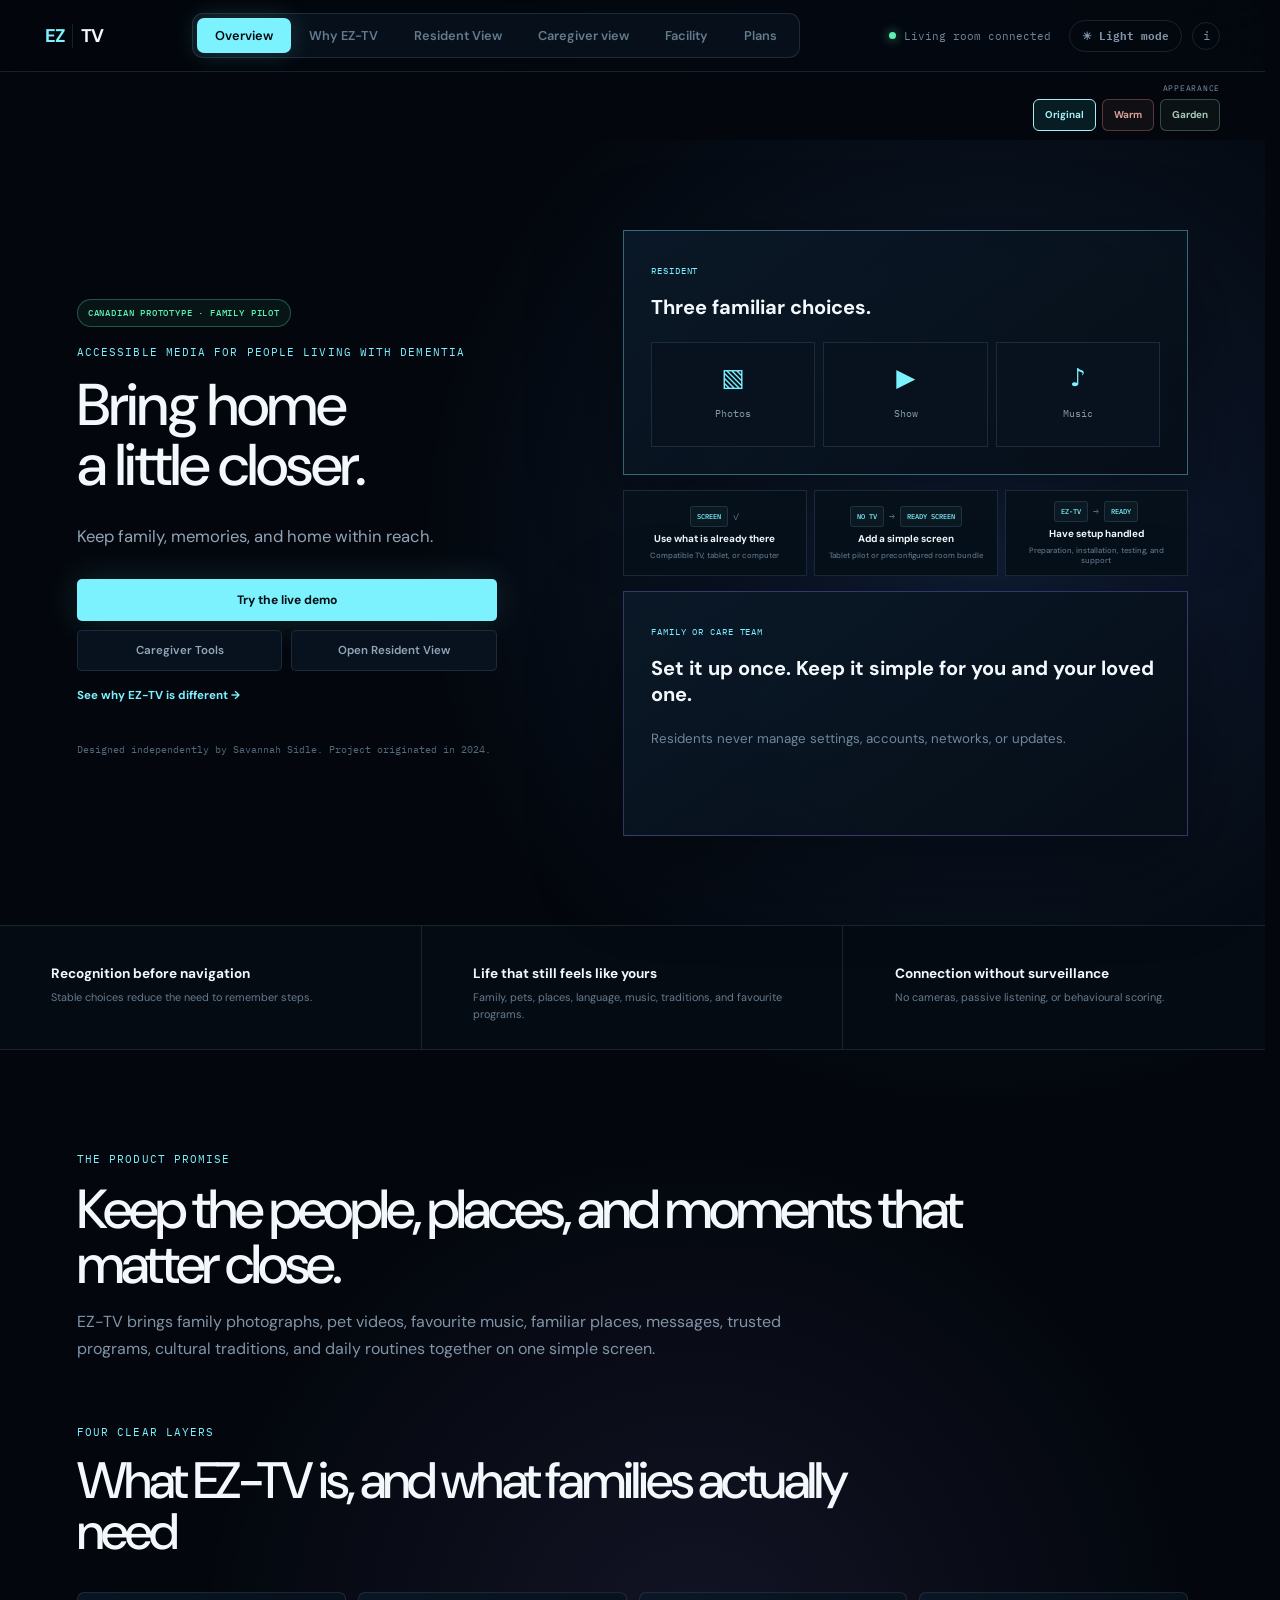
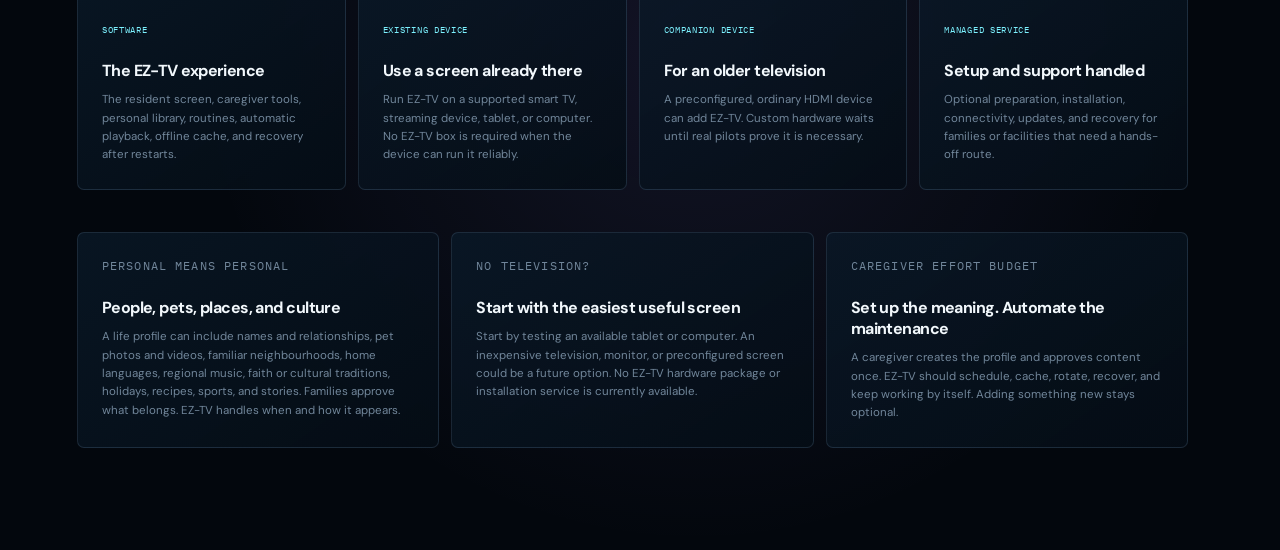
==== commit db70bd45: "Refresh EZ-TV stylesheet cache" ====
--- a/index.html
+++ b/index.html
@@ -3,14 +3,14 @@
 <head>
   <meta charset="utf-8">
   <meta name="viewport" content="width=device-width, initial-scale=1">
-  <meta name="description" content="EZ-TV is an accessible media interface for people living with dementia.">
+  <meta name="description" content="EZ-TV helps people living with dementia stay connected to family, memories, and familiar comforts through a simple, accessible TV experience that supports continuity.">
   <meta name="theme-color" content="#07111f">
   <title>EZ-TV</title>
   <link rel="manifest" href="manifest.webmanifest">
   <link rel="preconnect" href="https://fonts.googleapis.com">
   <link rel="preconnect" href="https://fonts.gstatic.com" crossorigin>
   <link href="https://fonts.googleapis.com/css2?family=DM+Sans:wght@400;500;600;700&family=IBM+Plex+Mono:wght@400;500&display=swap" rel="stylesheet">
-  <link rel="stylesheet" href="styles.css?v=40">
+  <link rel="stylesheet" href="styles.css?v=41">
 </head>
 <body>
   <div class="app-shell">
--- a/styles.css
+++ b/styles.css
@@ -15,7 +15,7 @@
 .facility-view.active-view{display:grid;grid-template-columns:76px 1fr;background:#050b13}.facility-rail{border-right:1px solid var(--line);background:#06101a;padding:20px 13px;display:flex;flex-direction:column;align-items:center}.facility-mark,.facility-account{width:42px;height:42px;border-radius:8px;display:grid;place-items:center;font:.7rem var(--mono)}.facility-mark{background:var(--aqua);color:#031015;font-weight:700}.facility-rail nav{display:grid;gap:12px;margin-top:55px}.facility-rail nav button,.facility-account{border:1px solid transparent;background:transparent;color:#60778b}.facility-rail nav button{width:42px;height:42px;border-radius:7px;font-size:1rem}.facility-rail nav button:hover,.facility-rail nav button.active{background:rgba(125,242,255,.08);border-color:var(--line);color:var(--aqua)}.facility-account{margin-top:auto;border-color:var(--line);border-radius:50%}.facility-workspace{min-width:0;width:100%;max-width:1500px;margin:auto;padding:clamp(30px,4vw,62px)}.facility-heading{align-items:center}.facility-actions{display:flex;gap:10px}.facility-stats{display:grid;grid-template-columns:repeat(4,1fr);gap:14px;margin-bottom:20px}.facility-stats article{min-height:145px;border:1px solid var(--line);background:linear-gradient(145deg,rgba(10,25,40,.82),rgba(5,13,22,.8));padding:20px;border-radius:7px;display:flex;flex-direction:column}.facility-stats small{color:#5c7184;font:.58rem var(--mono);letter-spacing:.08em}.facility-stats strong{font-size:2.8rem;font-weight:500;letter-spacing:-.07em;margin:13px 0 8px}.facility-stats span{color:#687e91;font-size:.66rem}.facility-stats .healthy{color:var(--green)}.facility-stats .attention{color:#ffc575}.facility-grid{display:grid;grid-template-columns:1.5fr .5fr;gap:20px}.facility-table{padding:0 18px}.facility-row{width:100%;display:grid;grid-template-columns:1.5fr .45fr .7fr .7fr .7fr;gap:12px;align-items:center;min-height:73px;padding:0 8px;border:0;border-bottom:1px solid var(--line);background:transparent;color:#8da1b3;text-align:left;font-size:.7rem}.facility-row:not(.facility-table-head):hover{background:rgba(125,242,255,.035)}.facility-row>span:first-child{display:flex;align-items:center;gap:10px;color:var(--text)}.facility-table-head{min-height:42px;color:#4e6477;font:.56rem var(--mono);letter-spacing:.06em}.resident-initials{width:31px;height:31px;border-radius:50%;display:grid;place-items:center;font:.52rem var(--mono);font-style:normal}.resident-initials.aqua{color:var(--aqua);background:rgba(125,242,255,.08)}.resident-initials.violet{color:#b8a8ff;background:rgba(156,130,255,.1)}.resident-initials.blue{color:#8ab7ff;background:rgba(75,140,255,.1)}.resident-initials.green{color:var(--green);background:rgba(93,242,179,.08)}.status-pill{justify-self:start;padding:6px 9px;border-radius:20px;font:.54rem var(--mono)}.status-pill.online{color:var(--green);background:rgba(93,242,179,.08)}.status-pill.local{color:var(--aqua);background:rgba(125,242,255,.08)}.status-pill.update{color:#ffc575;background:rgba(255,197,117,.08)}.rhythm-total{display:flex;align-items:flex-end;gap:12px;padding:26px 22px}.rhythm-total strong{font-size:3.2rem;line-height:.8;letter-spacing:-.08em;font-weight:500}.rhythm-total span{max-width:120px;color:#687e91;font-size:.67rem}.rhythm-bars{padding:8px 22px 25px;display:grid;gap:15px}.rhythm-bars span{height:27px;position:relative;background:#07121e;border:1px solid var(--line);overflow:hidden}.rhythm-bars span::before{content:"";position:absolute;inset:0 auto 0 0;width:var(--value);background:linear-gradient(90deg,rgba(75,140,255,.28),rgba(125,242,255,.35))}.rhythm-bars b{position:relative;z-index:1;padding-left:9px;font:.56rem/25px var(--mono);color:#afc1d0}.facility-rhythm>p{border-top:1px solid var(--line);margin:0;padding:18px 22px;color:#53687b;font-size:.62rem;line-height:1.5}
 
 .plans-view.active-view{display:block;background:radial-gradient(circle at 82% 4%,rgba(75,140,255,.15),transparent 27%),#050b13}.plans-wrap{max-width:1320px;margin:auto;padding:clamp(48px,7vw,95px) clamp(20px,5vw,70px)}.plans-intro{max-width:890px;margin-bottom:80px}.plans-intro h2{font-size:clamp(3rem,6vw,6.8rem);line-height:.92;letter-spacing:-.07em;font-weight:500;margin:0 0 25px}.plans-intro>p:last-child{max-width:650px;color:#7f94a7;font-size:1rem;line-height:1.6}.section-label{display:grid;grid-template-columns:48px 1fr;gap:18px;margin-bottom:28px}.section-label>span{color:var(--aqua);font:.65rem var(--mono);padding-top:6px}.section-label h3{margin:0 0 7px;font-size:1.35rem}.section-label p{margin:0;color:#6d8295;font-size:.76rem}.device-choice,.access-section,.service-choice,.difference-section{margin-bottom:75px}.device-options{display:grid;grid-template-columns:repeat(2,1fr);gap:16px;margin-left:66px}.device-options article,.price-card{position:relative;border:1px solid var(--line);background:linear-gradient(145deg,rgba(10,25,40,.86),rgba(5,13,22,.9));padding:28px;border-radius:7px}.featured-device{border-color:rgba(125,242,255,.36)!important;box-shadow:inset 0 0 50px rgba(125,242,255,.025)}.plan-kicker{color:var(--aqua);font:.58rem var(--mono);letter-spacing:.08em}.device-options h4,.price-card h4{font-size:1.55rem;margin:17px 0 11px}.device-options strong,.price-card strong{display:block;font-size:2.25rem;font-weight:500;letter-spacing:-.06em;margin-bottom:18px}.device-options strong small,.price-card strong small{font-size:.65rem;color:#657b8e;letter-spacing:0}.device-options p,.price-card>p{color:#7c91a4;font-size:.75rem;line-height:1.5}.device-options ul,.price-card ul{list-style:none;padding:0;margin:22px 0 0}.device-options li,.price-card li{border-top:1px solid var(--line);padding:11px 0;color:#90a4b5;font-size:.7rem}.device-options li::before,.price-card li::before{content:"✓";color:var(--green);margin-right:9px}.access-grid{display:grid;grid-template-columns:repeat(4,1fr);gap:1px;margin-left:66px;background:var(--line);border:1px solid var(--line)}.access-grid article{min-height:180px;background:#07111c;padding:23px;display:flex;flex-direction:column}.access-grid span{color:var(--aqua);font:.54rem var(--mono);letter-spacing:.07em}.access-grid b{font-size:1rem;margin:24px 0 9px}.access-grid p{margin:auto 0 0;color:#6f8497;font-size:.7rem;line-height:1.55}.pricing-grid{display:grid;grid-template-columns:repeat(3,1fr);gap:16px;margin-left:66px}.price-card{display:flex;flex-direction:column}.price-card.preferred{border-color:var(--aqua);box-shadow:0 20px 80px rgba(75,140,255,.08)}.price-card ul{margin-bottom:25px}.price-card button{margin-top:auto;border:1px solid var(--line-strong);background:transparent;color:var(--aqua);padding:12px;border-radius:4px;font-weight:700}.price-card.preferred button{background:var(--aqua);color:#031015}.price-card .annual-price{margin-top:-9px;color:var(--green);font:.62rem var(--mono)}.connectivity-note,.prototype-pricing{margin:18px 0 0 66px;color:#586e81;font-size:.67rem;line-height:1.5}.facility-plan{margin:0 0 75px 66px;border:1px solid rgba(156,130,255,.32);background:linear-gradient(120deg,rgba(75,140,255,.11),rgba(156,130,255,.1));padding:32px;display:flex;justify-content:space-between;align-items:center;gap:25px;border-radius:7px}.facility-plan h3{margin:0 0 9px;font-size:1.55rem}.facility-plan p:not(.mono-label){margin:0;color:#8498aa;font-size:.75rem}.difference-grid{display:grid;grid-template-columns:repeat(4,1fr);gap:1px;margin-left:66px;background:var(--line);border:1px solid var(--line)}.difference-grid article{background:#07111c;padding:24px}.difference-grid b{font-size:.82rem}.difference-grid p{color:#657b8e;font-size:.68rem;line-height:1.55;margin:10px 0 0}.origin-section{margin:0 0 75px 66px;border-top:1px solid var(--line);border-bottom:1px solid var(--line);padding:45px 0}.origin-section>div{display:grid;grid-template-columns:1fr 1fr;gap:clamp(35px,7vw,100px)}.origin-section h3{font-size:clamp(2rem,4vw,4.1rem);line-height:1;letter-spacing:-.06em;font-weight:500;margin:0}.origin-copy p{color:#8296a8;font-size:.84rem;line-height:1.72;margin:0 0 17px}.origin-copy p:last-child{color:var(--text);border-left:1px solid var(--aqua);padding-left:16px}.prototype-pricing{margin-top:-40px}
-.overview-view.active-view{display:block;background:radial-gradient(circle at 78% 20%,rgba(75,140,255,.17),transparent 30%),radial-gradient(circle at 55% 75%,rgba(156,130,255,.1),transparent 30%),#03070d}.overview-shell{min-height:calc(100vh - 245px);max-width:1450px;margin:auto;padding:clamp(46px,7vw,100px) clamp(24px,6vw,92px);display:grid;grid-template-columns:.88fr 1.12fr;gap:clamp(45px,8vw,130px);align-items:center}.overview-copy h1{font-size:clamp(3.3rem,6.5vw,7.4rem);max-width:760px}.overview-lead{max-width:650px;color:#92a4b5;font-size:clamp(.9rem,1.3vw,1.12rem);line-height:1.65;margin:28px 0}.overview-actions{display:flex;gap:11px;flex-wrap:wrap}.overview-origin{margin-top:32px;color:#53687a;font:.62rem var(--mono)}.overview-map{position:relative;min-height:520px;display:grid;grid-template-rows:1fr auto 1fr;gap:15px}.overview-screen,.overview-control{border:1px solid var(--line-strong);background:linear-gradient(145deg,rgba(10,25,40,.92),rgba(5,13,22,.9));padding:27px;box-shadow:0 30px 90px rgba(0,0,0,.4)}.screen-label{color:var(--aqua);font:.56rem var(--mono);letter-spacing:.1em}.overview-screen>strong,.overview-control>strong{display:block;font-size:1.25rem;margin:15px 0 22px}.overview-screen>div{display:grid;grid-template-columns:repeat(3,1fr);gap:8px}.overview-screen i{min-height:105px;border:1px solid var(--line);background:#07121e;color:var(--aqua);display:grid;place-items:center;font-style:normal;font-size:1.55rem}.overview-screen i small{display:block;color:#8599aa;font:.6rem var(--mono);margin-top:-28px}.overview-links{display:grid;grid-template-columns:repeat(4,1fr);gap:7px}.overview-links span{border:1px solid var(--line);background:#06101a;color:#72879a;text-align:center;padding:8px 4px;font:.48rem var(--mono)}.overview-control{border-color:rgba(156,130,255,.32)}.overview-control small{display:block;color:#70869a;line-height:1.5}.overview-principles{display:grid;grid-template-columns:repeat(3,1fr);border-top:1px solid var(--line);background:#050b13}.overview-principles article{padding:27px clamp(20px,4vw,60px);border-right:1px solid var(--line)}.overview-principles article:last-child{border:0}.overview-principles span{color:var(--aqua);font:.55rem var(--mono)}.overview-principles b{display:block;font-size:.85rem;margin:12px 0 7px}.overview-principles p{color:#667b8e;font-size:.68rem;line-height:1.5;margin:0}
+.overview-view.active-view{display:block;background:radial-gradient(circle at 78% 20%,rgba(75,140,255,.17),transparent 30%),radial-gradient(circle at 55% 75%,rgba(156,130,255,.1),transparent 30%),#03070d}.overview-shell{min-height:calc(100vh - 245px);max-width:1450px;margin:auto;padding:clamp(46px,7vw,100px) clamp(24px,6vw,92px);display:grid;grid-template-columns:.88fr 1.12fr;gap:clamp(45px,8vw,130px);align-items:center}.overview-copy h1{width:100%;max-width:100%;font-size:clamp(2.5rem,4.6vw,5.8rem);line-height:1.02;text-wrap:balance}.overview-lead{max-width:650px;color:#92a4b5;font-size:clamp(.9rem,1.3vw,1.12rem);line-height:1.65;margin:28px 0}.overview-actions{display:flex;gap:11px;flex-wrap:wrap}.overview-origin{margin-top:32px;color:#53687a;font:.62rem var(--mono)}.overview-map{position:relative;min-height:520px;display:grid;grid-template-rows:1fr auto 1fr;gap:15px}.overview-screen,.overview-control{border:1px solid var(--line-strong);background:linear-gradient(145deg,rgba(10,25,40,.92),rgba(5,13,22,.9));padding:27px;box-shadow:0 30px 90px rgba(0,0,0,.4)}.screen-label{color:var(--aqua);font:.56rem var(--mono);letter-spacing:.1em}.overview-screen>strong,.overview-control>strong{display:block;font-size:1.25rem;margin:15px 0 22px}.overview-screen>div{display:grid;grid-template-columns:repeat(3,1fr);gap:8px}.overview-screen i{min-height:105px;border:1px solid var(--line);background:#07121e;color:var(--aqua);display:grid;place-items:center;font-style:normal;font-size:1.55rem}.overview-screen i small{display:block;color:#8599aa;font:.6rem var(--mono);margin-top:-28px}.overview-links{display:grid;grid-template-columns:repeat(4,1fr);gap:7px}.overview-links span{border:1px solid var(--line);background:#06101a;color:#72879a;text-align:center;padding:8px 4px;font:.48rem var(--mono)}.overview-control{border-color:rgba(156,130,255,.32)}.overview-control small{display:block;color:#70869a;line-height:1.5}.overview-principles{display:grid;grid-template-columns:repeat(3,1fr);border-top:1px solid var(--line);background:#050b13}.overview-principles article{padding:27px clamp(20px,4vw,60px);border-right:1px solid var(--line)}.overview-principles article:last-child{border:0}.overview-principles span{color:var(--aqua);font:.55rem var(--mono)}.overview-principles b{display:block;font-size:.85rem;margin:12px 0 7px}.overview-principles p{color:#667b8e;font-size:.68rem;line-height:1.5;margin:0}
 .modal{width:min(92vw,520px);border:1px solid var(--line-strong);border-radius:7px;padding:0;background:#07121e;color:var(--text);box-shadow:0 40px 100px rgba(0,0,0,.75)}.modal::backdrop{background:rgba(1,4,8,.78);backdrop-filter:blur(8px)}.modal form,.about-modal,.resident-modal{padding:30px}.modal-heading{display:flex;align-items:flex-start;justify-content:space-between;margin-bottom:25px}.modal-heading h2{font-size:2rem;letter-spacing:-.05em;margin:0}.modal-close{border:1px solid var(--line);background:transparent;color:#879bad;width:32px;height:32px;border-radius:50%;font-size:1.2rem}.modal form>label:not(.repeat-row){display:block;color:#7f94a7;font-size:.7rem;margin:15px 0}.modal select,.modal input[type=time]{width:100%;margin-top:7px;background:#0a1a29;color:var(--text);border:1px solid var(--line);padding:12px;border-radius:4px}.repeat-row{padding:18px 0;border-top:1px solid var(--line);border-bottom:1px solid var(--line);margin:22px 0}.modal-submit{width:100%;border:0;background:var(--aqua);color:#031015;padding:14px;border-radius:4px;font-weight:700}.about-modal>p{color:#879bad;line-height:1.65}.about-modal dl{margin:25px 0}.about-modal dl div{display:grid;grid-template-columns:130px 1fr;padding:13px 0;border-top:1px solid var(--line);font-size:.74rem}.about-modal dt{color:#5e7488}.about-modal dd{margin:0}.about-modal footer{color:#5e7488;font-size:.68rem;line-height:1.5;border-left:1px solid var(--violet);padding-left:13px}.resident-summary{display:grid;grid-template-columns:repeat(2,1fr);border:1px solid var(--line);margin-bottom:18px}.resident-summary div{padding:15px;border-right:1px solid var(--line);border-bottom:1px solid var(--line)}.resident-summary div:nth-child(2n){border-right:0}.resident-summary div:nth-last-child(-n+2){border-bottom:0}.resident-summary small,.resident-detail span{display:block;color:#61778b;font:.54rem var(--mono);letter-spacing:.08em}.resident-summary b{display:block;margin-top:8px;font-size:.8rem}.resident-detail{padding:16px 0;border-top:1px solid var(--line)}.resident-detail b{display:block;margin-top:8px;font-size:.82rem}.resident-modal-actions{display:flex;justify-content:flex-end;gap:9px;margin-top:18px}.toast{position:fixed;right:24px;bottom:24px;z-index:100;background:#c4fbff;color:#041116;padding:14px 18px;border-radius:5px;font-weight:700;font-size:.75rem;transform:translateY(80px);opacity:0;transition:.25s}.toast.show{transform:none;opacity:1}
 @media(max-width:900px){.system-bar{grid-template-columns:auto 1fr}.view-switch{justify-self:end}.system-state{display:none}.resident-home{padding:40px 25px}.welcome-row{align-items:flex-end}.media-choice{min-height:300px}.caregiver-view.active-view{grid-template-columns:74px 1fr}.care-nav{padding:22px 10px}.profile-chip{padding:0 0 20px;justify-content:center}.profile-chip>div{display:none}.care-tab{font-size:0;text-align:center;padding:13px}.care-tab span{width:auto;font-size:1rem}.care-nav-bottom>div{display:none}.care-nav-bottom{justify-content:center}.dashboard-grid{grid-template-columns:1fr}.library-grid{grid-template-columns:1fr}.people-grid{grid-template-columns:1fr}}
 @media(max-width:680px){.system-bar{height:auto;min-height:110px;grid-template-columns:1fr;padding:14px 16px;gap:11px}.logo{justify-self:center}.view-switch{justify-self:center}.view-option{padding:8px 14px}.resident-view,.caregiver-view,main{min-height:calc(100vh - 110px)}.resident-home{min-height:calc(100vh - 110px);padding:31px 16px 25px}.welcome-row{display:block}.clock{text-align:left;margin-top:20px}.clock strong{font-size:1.6rem}.media-choices{grid-template-columns:1fr;margin:27px 0}.media-choice{min-height:136px}.choice-visual{inset:15px 38% 15px 28%}.photo-stack .portrait{width:42px}.portrait b{width:27px;height:27px;font-size:.45rem}.tv-visual{inset:22px 43% 22px 28%}.tv-visual i{width:44px;height:44px}.waveform{gap:3px}.waveform i{height:30px!important;width:3px}.choice-copy{left:57%;bottom:auto;top:50%;transform:translateY(-50%)}.choice-copy b{font-size:1rem}.choice-number{top:12px;left:12px}.choice-arrow{top:9px}.voice-zone{align-items:flex-start;gap:12px}.voice-control small{max-width:170px}.help-control{padding:10px}.player{min-height:calc(100vh - 110px);padding:22px 16px}.player-photos{height:320px}.player-photo{width:38vw}.support-panel>div:last-child{flex-direction:column}.caregiver-view.active-view{display:block}.care-nav{padding:10px;border-right:0;border-bottom:1px solid var(--line);flex-direction:row;align-items:center;overflow-x:auto}.profile-chip,.care-nav-bottom{display:none}.care-nav nav{display:flex;margin:0}.care-tab{font-size:.65rem;white-space:nowrap}.care-tab span{font-size:.8rem;margin-right:5px}.care-workspace{padding:28px 16px}.workspace-heading{display:block}.primary-action{margin-top:22px}.schedule-list{padding:0 12px}.schedule-item{grid-template-columns:48px 15px 34px 1fr}.schedule-item .item-state,.item-menu{display:none}.library-card{grid-template-columns:96px 1fr auto;gap:12px}.library-art{height:82px}.people-grid{grid-template-columns:1fr}}
@@ -23,7 +23,7 @@
 @media(max-width:900px){.offline-update{grid-template-columns:1fr}.offline-update>small{grid-column:auto}.facility-view.active-view{grid-template-columns:58px 1fr}.facility-workspace{padding:32px 20px}.facility-stats{grid-template-columns:repeat(2,1fr)}.device-options,.access-grid,.pricing-grid,.difference-grid,.facility-plan,.origin-section,.connectivity-note,.prototype-pricing{margin-left:0}.pricing-grid{grid-template-columns:1fr}.difference-grid{grid-template-columns:repeat(2,1fr)}.origin-section>div{grid-template-columns:1fr}}
 @media(max-width:680px){.view-switch{width:100%;overflow-x:auto}.view-option{flex:1;padding:8px 9px;font-size:.63rem;white-space:nowrap}.resident-view,.caregiver-view,.facility-view,.plans-view,main{min-height:calc(100vh - 110px)}.resident-view.active-view{height:calc(100svh - 110px);min-height:0;overflow:hidden}.resident-home{height:100%;min-height:0;padding:18px 14px 14px;overflow:hidden}.welcome-row{display:flex;align-items:center;gap:12px}.welcome-row h1{font-size:1.9rem}.context-label{margin-bottom:8px}.clock{margin:0 0 0 auto;text-align:right}.clock strong{font-size:1.3rem}.clock span{font-size:.45rem}.media-choices{min-height:0;grid-template-columns:1fr;grid-template-rows:repeat(3,minmax(0,1fr));gap:8px;margin:12px 0}.media-choice{min-height:0;height:auto;padding:10px}.choice-visual{inset:8px 42% 8px 25%}.tv-visual{inset:12px 45% 12px 25%}.choice-copy{left:58%}.voice-zone{align-items:center}.voice-control small{display:none}.help-control{padding:9px}.player{height:100%;min-height:0;padding:15px 14px}.player-photos{height:min(25vh,190px);margin-bottom:12px}.player-photo{width:min(32vw,140px)}.player-content h2{font-size:2.2rem;margin:8px 0 4px}.player-show{margin-bottom:12px}.player-music{height:min(24vh,180px)}.offline-actions,.facility-actions{align-items:stretch;flex-direction:column}.offline-actions .primary-action,.facility-actions .primary-action{margin-top:0}.facility-view.active-view{display:block}.facility-rail{display:none}.facility-heading{display:block}.facility-actions{margin-top:20px}.facility-stats{grid-template-columns:1fr 1fr}.facility-stats article{min-height:125px;padding:15px}.facility-stats strong{font-size:2.2rem}.facility-table{overflow-x:auto}.facility-row{min-width:650px}.plans-wrap{padding:45px 16px}.plans-intro{margin-bottom:55px}.plans-intro h2{font-size:3rem}.section-label{grid-template-columns:34px 1fr}.device-options,.access-grid{grid-template-columns:1fr}.difference-grid{grid-template-columns:1fr}.facility-plan{display:block;padding:24px}.facility-plan .primary-action{margin-top:20px}.prototype-pricing{margin-top:-35px}}
 @media(max-width:900px){.overview-shell{grid-template-columns:1fr}.overview-map{min-height:460px}.overview-principles{grid-template-columns:1fr}.overview-principles article{border-right:0;border-bottom:1px solid var(--line)}}
-@media(max-width:680px){.overview-view,.resident-view,.caregiver-view,.facility-view,.plans-view,main{min-height:calc(100vh - 110px)}.overview-shell{padding:42px 16px;gap:45px}.overview-copy h1{font-size:3.25rem}.overview-actions{display:grid}.overview-actions .primary-action{margin-top:0}.overview-map{min-height:410px}.overview-screen,.overview-control{padding:20px}.overview-screen i{min-height:82px}.overview-links{grid-template-columns:repeat(2,1fr)}.resident-modal-actions{display:grid}.resident-modal-actions .primary-action{margin-top:0}}
+@media(max-width:680px){.overview-view,.resident-view,.caregiver-view,.facility-view,.plans-view,main{min-height:calc(100vh - 110px)}.overview-shell{padding:42px 16px;gap:45px}.overview-copy h1{font-size:clamp(2rem,6vw,2.5rem);line-height:1.05;width:100%;max-width:100%;text-wrap:balance}.overview-actions{display:grid}.overview-actions .primary-action{margin-top:0}.overview-map{min-height:410px}.overview-screen,.overview-control{padding:20px}.overview-screen i{min-height:82px}.overview-links{grid-template-columns:repeat(2,1fr)}.resident-modal-actions{display:grid}.resident-modal-actions .primary-action{margin-top:0}}
 @media(prefers-reduced-motion:reduce){*{scroll-behavior:auto!important;animation:none!important;transition:none!important}}
 .section-label{display:block}
 .resident-home{grid-template-rows:auto minmax(0,1fr) auto}
